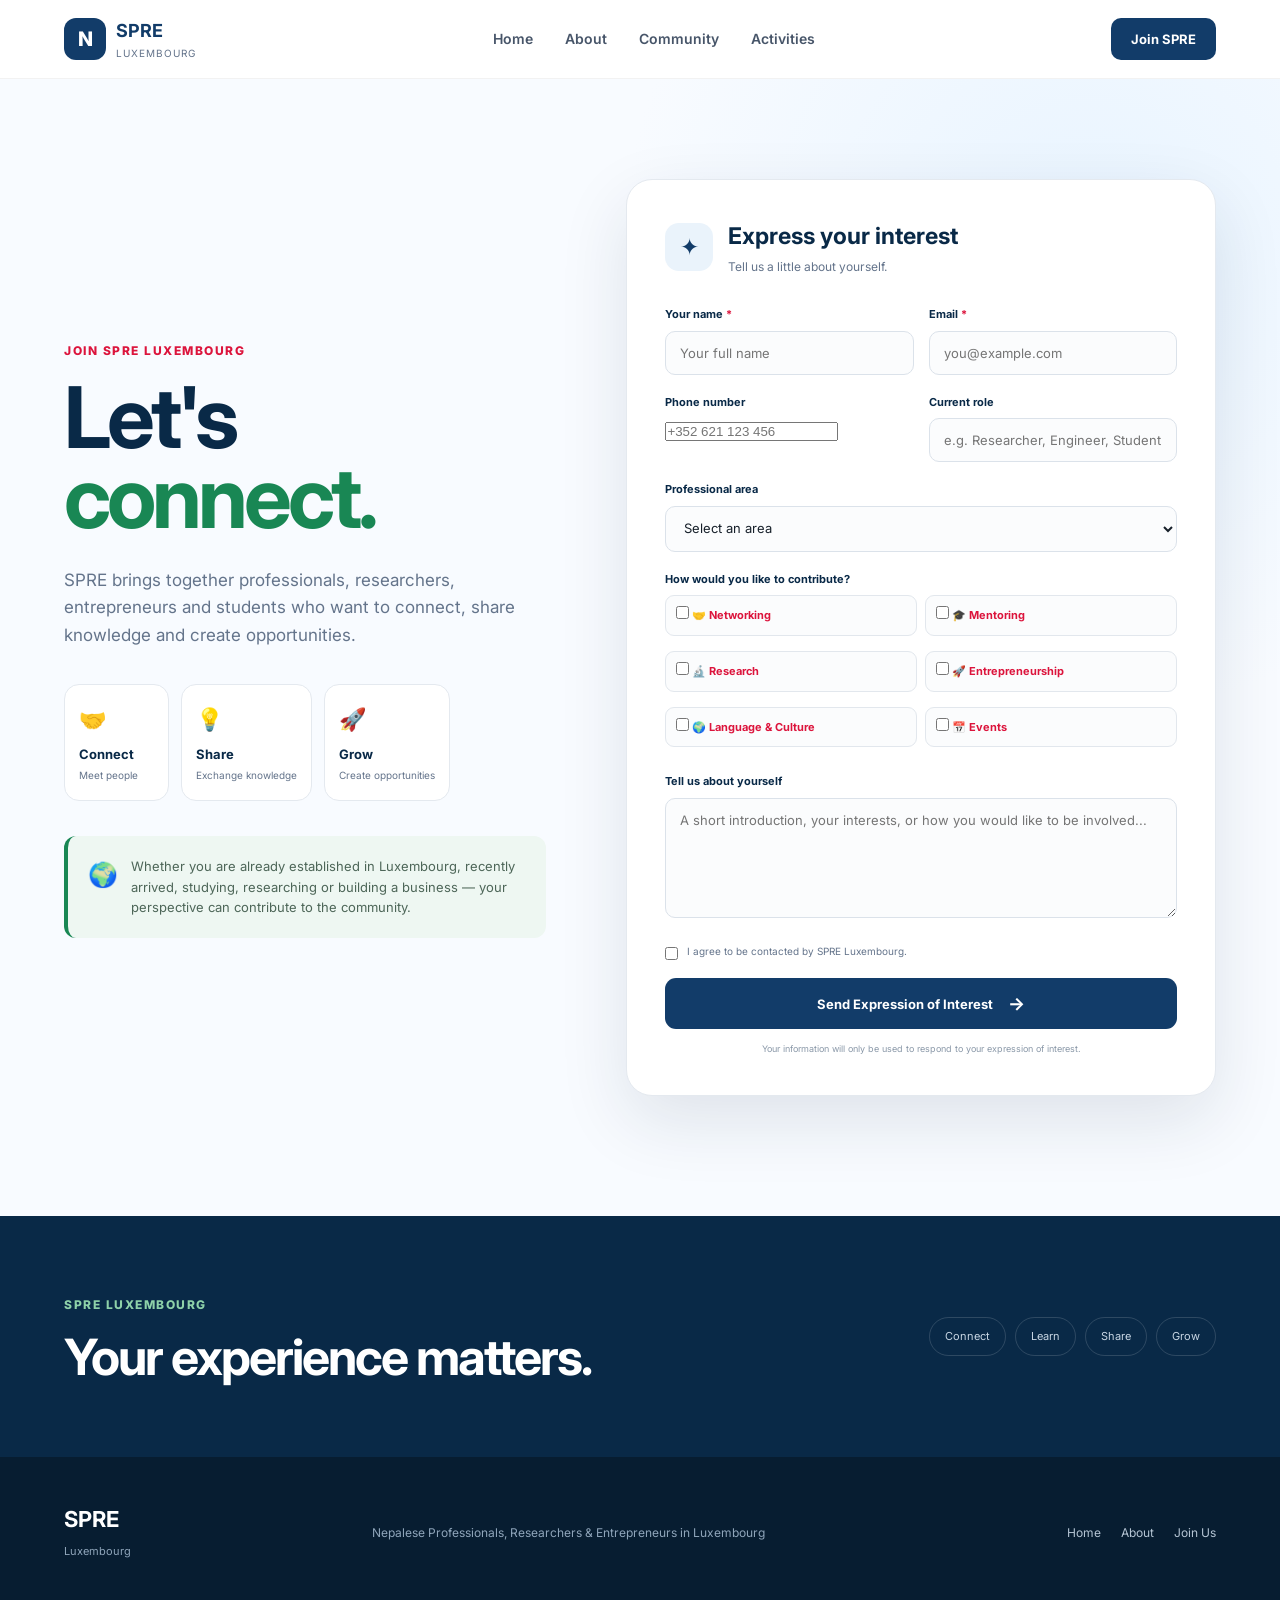
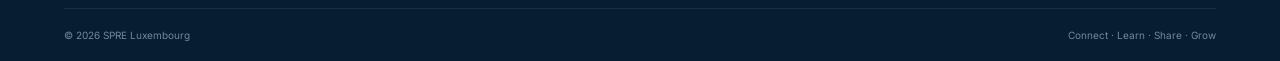
==== join.html @ 06d0b6f8 "Update join.html" ====
<!DOCTYPE html> <html lang="en"> <head> <meta charset="UTF-8"> <meta name="viewport" content="width=device-width, initial-scale=1.0"> <title>Join SPRE Luxembourg</title> <meta name="description" content="Express your interest in joining SPRE Luxembourg and connect with professionals, researchers, entrepreneurs and students." > <link rel="stylesheet" href="css/style.css"> <link rel="preconnect" href="https://fonts.googleapis.com"> <link rel="preconnect" href="https://fonts.gstatic.com" crossorigin> <link href="https://fonts.googleapis.com/css2?family=Inter:wght@400;500;600;700;800&display=swap" rel="stylesheet" > </head> <body> <!-- ===================================================== NAVIGATION ===================================================== --> <header class="navbar"> <div class="container nav-inner"> <a href="index.html" class="logo"> <span class="logo-mark">N</span> <span> <strong>SPRE</strong> <small>Luxembourg</small> </span> </a> <nav> <a href="index.html">Home</a> <a href="index.html#about">About</a> <a href="index.html#community">Community</a> <a href="index.html#activities">Activities</a> </nav> <a href="join.html" class="nav-button"> Join SPRE </a> </div> </header> <!-- ===================================================== JOIN HERO ===================================================== --> <section class="join-hero"> <div class="container join-hero-grid"> <div class="join-intro"> <span class="eyebrow"> JOIN SPRE LUXEMBOURG </span> <h1> Let's <span>connect.</span> </h1> <p> SPRE brings together professionals, researchers, entrepreneurs and students who want to connect, share knowledge and create opportunities. </p> <div class="join-values"> <div> <span>🤝</span> <strong>Connect</strong> <small>Meet people</small> </div> <div> <span>💡</span> <strong>Share</strong> <small>Exchange knowledge</small> </div> <div> <span>🚀</span> <strong>Grow</strong> <small>Create opportunities</small> </div> </div> <div class="join-note"> <span>🌍</span> <p> Whether you are already established in Luxembourg, recently arrived, studying, researching or building a business — your perspective can contribute to the community. </p> </div> </div> <!-- ===================================================== WEB3FORMS ===================================================== --> <div class="form-card"> <div class="form-header"> <span class="form-icon">✦</span> <div> <h2>Express your interest</h2> <p> Tell us a little about yourself. </p> </div> </div> <form action="https://api.web3forms.com/submit" method="POST" > <!-- Web3Forms Access Key --> <input type="hidden" name="access_key" value="7deec0be-c383-4bb3-b62f-a010f954d055" > <!-- Subject --> <input type="hidden" name="subject" value="New Expression of Interest — SPRE Luxembourg" > <!-- From name --> <input type="hidden" name="from_name" value="SPRE Luxembourg Website" > <!-- Redirect --> <input type="hidden" name="redirect" value="https://YOUR-GITHUB-USERNAME.github.io/THANK-YOU-PAGE.html" > <!-- ================================================= NAME + EMAIL ================================================== --> <div class="form-row"> <div class="form-group"> <label for="name"> Your name <span>*</span> </label> <input id="name" type="text" name="name" placeholder="Your full name" required > </div> <div class="form-group"> <label for="email"> Email <span>*</span> </label> <input id="email" type="email" name="email" placeholder="you@example.com" required > </div> </div> <!-- ================================================= PHONE + CURRENT ROLE ================================================== --> <div class="form-row"> <div class="form-group"> <label for="phone"> Phone number </label> <input id="phone" type="tel" name="phone" placeholder="+352 621 123 456" autocomplete="tel" > </div> <div class="form-group"> <label for="role"> Current role </label> <input id="role" type="text" name="role" placeholder="e.g. Researcher, Engineer, Student" > </div> </div> <!-- ================================================= PROFESSIONAL AREA ================================================== --> <div class="form-group"> <label for="sector"> Professional area </label> <select id="sector" name="professional_area" > <option value=""> Select an area </option> <option> ICT / Technology </option> <option> Research / Academia </option> <option> Business / Entrepreneurship </option> <option> Finance </option> <option> Engineering </option> <option> Sustainability </option> <option> Public Sector </option> <option> Student </option> <option> Other </option> </select> </div> <!-- ================================================= CONTRIBUTION ================================================== --> <div class="form-group"> <label> How would you like to contribute? </label> <div class="interest-options"> <label class="interest-option"> <input type="checkbox" name="interest[]" value="Networking" > <span>🤝 Networking</span> </label> <label class="interest-option"> <input type="checkbox" name="interest[]" value="Mentoring" > <span>🎓 Mentoring</span> </label> <label class="interest-option"> <input type="checkbox" name="interest[]" value="Research" > <span>🔬 Research</span> </label> <label class="interest-option"> <input type="checkbox" name="interest[]" value="Entrepreneurship" > <span>🚀 Entrepreneurship</span> </label> <label class="interest-option"> <input type="checkbox" name="interest[]" value="Language and Culture" > <span>🌍 Language &amp; Culture</span> </label> <label class="interest-option"> <input type="checkbox" name="interest[]" value="Events" > <span>📅 Events</span> </label> </div> </div> <!-- ================================================= MESSAGE ================================================== --> <div class="form-group"> <label for="message"> Tell us about yourself </label> <textarea id="message" name="message" rows="5" placeholder="A short introduction, your interests, or how you would like to be involved..." ></textarea> </div> <!-- ================================================= CONSENT ================================================== --> <div class="consent"> <label> <input type="checkbox" name="consent" value="I agree to be contacted by SPRE Luxembourg." required > <span> I agree to be contacted by SPRE Luxembourg. </span> </label> </div> <!-- ================================================= SUBMIT ================================================== --> <button type="submit" class="submit-button" > Send Expression of Interest <span>→</span> </button> <p class="form-security"> Your information will only be used to respond to your expression of interest. </p> </form> </div> </div> </section> <!-- ===================================================== SIMPLE COMMUNITY MESSAGE ===================================================== --> <section class="join-bottom"> <div class="container"> <div class="join-bottom-inner"> <div> <span class="eyebrow"> SPRE LUXEMBOURG </span> <h2> Your experience matters. </h2> </div> <div class="join-bottom-points"> <span>Connect</span> <span>Learn</span> <span>Share</span> <span>Grow</span> </div> </div> </div> </section> <!-- ===================================================== FOOTER ===================================================== --> <footer> <div class="container footer-inner"> <div class="footer-brand"> <strong>SPRE</strong> <span>Luxembourg</span> </div> <p> Nepalese Professionals, Researchers &amp; Entrepreneurs in Luxembourg </p> <div class="footer-links"> <a href="index.html"> Home </a> <a href="index.html#about"> About </a> <a href="join.html"> Join Us </a> </div> </div> <div class="container footer-bottom"> <span> © 2026 SPRE Luxembourg </span> <span> Connect · Learn · Share · Grow </span> </div> </footer> </body> </html>
---- css/style.css ----
/* ========================================================= SPRE LUXEMBOURG Visual-first community website ========================================================= */ :root { --blue: #123c69; --blue-dark: #092947; --blue-light: #eaf3fb; --red: #dc143c; --green: #198754; --text: #17202a; --muted: #64748b; --white: #ffffff; --light: #f6f8fb; --border: #e4e9ef; --radius: 22px; --shadow: 0 15px 45px rgba(15, 35, 60, 0.09); } * { margin: 0; padding: 0; box-sizing: border-box; } html { scroll-behavior: smooth; } body { font-family: "Inter", sans-serif; color: var(--text); background: var(--white); line-height: 1.6; } a { text-decoration: none; color: inherit; } .container { width: min(1160px, 90%); margin: auto; } /* ========================================================= NAVIGATION ========================================================= */ .navbar { position: sticky; top: 0; z-index: 1000; background: rgba(255,255,255,0.94); backdrop-filter: blur(15px); border-bottom: 1px solid rgba(0,0,0,0.05); } .nav-inner { height: 78px; display: flex; align-items: center; justify-content: space-between; } .logo { display: flex; align-items: center; gap: 10px; } .logo-mark { width: 42px; height: 42px; display: grid; place-items: center; border-radius: 12px; background: var(--blue); color: white; font-weight: 800; font-size: 20px; } .logo strong { display: block; color: var(--blue); font-size: 18px; } .logo small { display: block; color: var(--muted); font-size: 10px; letter-spacing: 1px; text-transform: uppercase; } nav { display: flex; gap: 32px; } nav a { color: #475569; font-size: 14px; font-weight: 600; transition: 0.2s; } nav a:hover { color: var(--blue); } .nav-button { padding: 11px 20px; background: var(--blue); color: white; border-radius: 10px; font-size: 13px; font-weight: 700; } /* ========================================================= HERO ========================================================= */ .hero { min-height: 720px; display: flex; align-items: center; background: radial-gradient(circle at 80% 30%, #eaf4ff 0, transparent 35%), linear-gradient(180deg, #ffffff, #f8fbff); } .hero-grid { display: grid; grid-template-columns: 1fr 1fr; align-items: center; gap: 60px; } .eyebrow { display: inline-block; margin-bottom: 18px; color: var(--red); font-size: 12px; font-weight: 800; letter-spacing: 1.5px; text-transform: uppercase; } .hero h1 { font-size: clamp(52px, 7vw, 86px); line-height: 0.98; letter-spacing: -4px; color: var(--blue-dark); } .hero h1 span { color: var(--blue); } .hero h1 strong { color: var(--green); } .hero-text { max-width: 540px; margin: 28px 0; color: var(--muted); font-size: 18px; } .hero-buttons { display: flex; gap: 12px; margin-bottom: 42px; } .button { display: inline-flex; align-items: center; justify-content: center; padding: 14px 24px; border-radius: 12px; font-size: 14px; font-weight: 700; transition: 0.25s; } .button-primary { background: var(--blue); color: white; } .button-primary:hover { transform: translateY(-2px); box-shadow: var(--shadow); } .button-secondary { border: 1px solid var(--border); background: white; } .hero-stats { display: flex; gap: 38px; } .hero-stats strong { display: block; color: var(--blue-dark); font-size: 15px; } .hero-stats span { color: var(--muted); font-size: 12px; } /* ========================================================= HERO VISUAL ========================================================= */ .hero-visual { position: relative; width: 500px; height: 500px; margin: auto; } .central-logo { position: absolute; left: 50%; top: 50%; transform: translate(-50%, -50%); width: 150px; height: 150px; border-radius: 50%; display: flex; flex-direction: column; align-items: center; justify-content: center; background: white; border: 8px solid var(--blue-light); box-shadow: var(--shadow); color: var(--blue); } .central-logo span { font-size: 30px; font-weight: 800; } .central-logo small { font-size: 10px; color: var(--muted); } .orbit { position: absolute; left: 50%; top: 50%; transform: translate(-50%, -50%); border: 1px dashed #b8c9da; border-radius: 50%; } .orbit-one { width: 330px; height: 330px; } .orbit-two { width: 450px; height: 450px; } .person { position: absolute; width: 68px; height: 68px; display: grid; place-items: center; background: white; border-radius: 50%; font-size: 31px; box-shadow: var(--shadow); z-index: 3; } .person-one { top: 25px; left: 210px; } .person-two { top: 215px; left: 25px; } .person-three { bottom: 25px; left: 210px; } .person-four { top: 215px; right: 25px; } .floating-card { position: absolute; display: flex; align-items: center; gap: 10px; padding: 12px 15px; background: white; border-radius: 14px; box-shadow: var(--shadow); z-index: 5; } .floating-card > span { font-size: 22px; } .floating-card strong { display: block; font-size: 12px; } .floating-card small { display: block; color: var(--muted); font-size: 10px; } .card-network { top: 95px; right: -25px; } .card-knowledge { bottom: 85px; left: -35px; } /* ========================================================= SECTIONS ========================================================= */ .section { padding: 110px 0; } .section-light { background: var(--light); } .section-heading { margin-bottom: 55px; } .section-heading.centered { text-align: center; max-width: 680px; margin-left: auto; margin-right: auto; } .section-heading h2, .about-content h2, .generations-content h2 { color: var(--blue-dark); font-size: clamp(36px, 5vw, 56px); line-height: 1.05; letter-spacing: -2px; } .section-heading h2 span, .about-content h2 span, .generations-content h2 span { color: var(--blue); } .section-heading p { margin-top: 18px; color: var(--muted); font-size: 16px; } /* ========================================================= COMMUNITY CARDS ========================================================= */ .audience-grid { display: grid; grid-template-columns: repeat(4, 1fr); gap: 18px; } .audience-card { padding: 32px; border: 1px solid var(--border); border-radius: var(--radius); background: white; transition: 0.25s; } .audience-card:hover { transform: translateY(-7px); box-shadow: var(--shadow); } .icon { width: 60px; height: 60px; display: grid; place-items: center; margin-bottom: 25px; border-radius: 17px; background: var(--blue-light); font-size: 28px; } .audience-card h3 { margin-bottom: 8px; color: var(--blue-dark); font-size: 19px; } .audience-card p { color: var(--muted); font-size: 14px; } /* ========================================================= ABOUT VISUAL ========================================================= */ .about-grid { display: grid; grid-template-columns: 1fr 1fr; gap: 100px; align-items: center; } .about-visual { position: relative; width: 440px; height: 440px; margin: auto; } .connection-node { position: absolute; display: flex; flex-direction: column; align-items: center; justify-content: center; border-radius: 50%; background: white; box-shadow: var(--shadow); z-index: 3; } .connection-node small { margin-top: 3px; color: var(--muted); font-size: 9px; } .node-main { width: 130px; height: 130px; top: 155px; left: 155px; background: var(--blue); color: white; font-weight: 800; font-size: 28px; } .node-one, .node-two, .node-three, .node-four { width: 80px; height: 80px; font-size: 23px; } .node-one { top: 15px; left: 180px; } .node-two { top: 180px; right: 5px; } .node-three { bottom: 15px; left: 180px; } .node-four { top: 180px; left: 5px; } .connection-line { position: absolute; width: 140px; height: 1px; background: #cbd8e5; left: 150px; top: 220px; transform-origin: left center; } .line-one { transform: rotate(-90deg); } .line-two { transform: rotate(0); } .line-three { transform: rotate(90deg); } .line-four { transform: rotate(180deg); } .about-content p { margin: 25px 0; color: var(--muted); font-size: 16px; } .mini-features { display: grid; gap: 14px; } .mini-features div { display: flex; align-items: center; gap: 15px; } .mini-features span { color: var(--red); font-size: 12px; font-weight: 800; } .mini-features strong { color: var(--blue-dark); } /* ========================================================= ACTIVITIES ========================================================= */ .activity-grid { display: grid; grid-template-columns: repeat(3, 1fr); gap: 18px; } .activity-card { position: relative; min-height: 250px; padding: 30px; border-radius: var(--radius); background: var(--light); border: 1px solid var(--border); transition: 0.25s; } .activity-card:hover { transform: translateY(-5px); box-shadow: var(--shadow); } .activity-large { background: var(--blue); color: white; } .activity-icon { font-size: 32px; margin-bottom: 30px; } .activity-card > span { position: absolute; top: 28px; right: 28px; font-size: 11px; opacity: 0.5; } .activity-card h3 { margin-bottom: 8px; font-size: 22px; } .activity-card p { color: var(--muted); font-size: 14px; } .activity-large p { color: #dbe9f7; } /* ========================================================= LANGUAGE ========================================================= */ .language-section { padding: 90px 0; background: var(--blue-dark); color: white; } .language-content { display: grid; grid-template-columns: 0.8fr 1.2fr; align-items: center; gap: 80px; } .language-section h2 { font-size: clamp(38px, 5vw, 58px); line-height: 1.05; letter-spacing: -2px; } .language-section h2 span { color: #8ed1a9; } .language-section p { max-width: 450px; margin-top: 20px; color: #c9d7e6; } .languages { display: flex; align-items: center; justify-content: center; gap: 15px; } .language-card { width: 145px; height: 145px; display: flex; flex-direction: column; align-items: center; justify-content: center; border-radius: 20px; background: rgba(255,255,255,0.08); border: 1px solid rgba(255,255,255,0.14); text-align: center; } .language-card strong { font-size: 20px; } .language-card span { margin-top: 6px; color: #a9bbcf; font-size: 11px; } .language-arrow { font-size: 25px; color: #8ed1a9; } /* ========================================================= FEATURE PANELS ========================================================= */ .feature-grid { display: grid; grid-template-columns: 1fr 1fr; gap: 20px; } .feature-panel { position: relative; min-height: 430px; padding: 45px; border-radius: 28px; overflow: hidden; } .research-panel { background: #eaf4ef; } .entrepreneurship-panel { background: #edf3fb; } .feature-number { position: absolute; right: 35px; top: 30px; font-size: 12px; opacity: 0.4; } .feature-icon { font-size: 42px; margin-bottom: 30px; } .feature-panel h2 { max-width: 350px; color: var(--blue-dark); font-size: 35px; line-height: 1.05; letter-spacing: -1px; } .process { display: flex; align-items: center; gap: 10px; margin: 40px 0 25px; } .process span { padding: 9px 13px; background: white; border-radius: 9px; font-size: 11px; font-weight: 700; } .process b { color: var(--green); } .feature-panel p { max-width: 400px; color: var(--muted); font-size: 14px; } /* ========================================================= GENERATIONS ========================================================= */ .generations-grid { display: grid; grid-template-columns: 1fr 1fr; gap: 80px; align-items: center; } .generations-content p { max-width: 520px; margin: 25px 0; color: var(--muted); } .generation-flow { display: flex; align-items: center; gap: 20px; } .generation-flow > div { padding: 16px; background: white; border-radius: 14px; box-shadow: 0 8px 25px rgba(0,0,0,0.06); } .generation-flow strong { display: block; color: var(--blue-dark); font-size: 13px; } .generation-flow small { display: block; color: var(--muted); font-size: 10px; } .generation-flow > span { color: var(--red); font-size: 25px; } .generation-visual { position: relative; width: 400px; height: 350px; margin: auto; } .generation-circle { position: absolute; display: grid; place-items: center; border-radius: 50%; background: white; box-shadow: var(--shadow); } .circle-large { width: 130px; height: 130px; top: 20px; left: 60px; font-size: 45px; } .circle-medium { width: 110px; height: 110px; right: 40px; top: 100px; font-size: 38px; } .circle-small { width: 90px; height: 90px; bottom: 25px; left: 130px; font-size: 32px; } .generation-center { position: absolute; left: 50%; top: 50%; transform: translate(-50%, -50%); width: 65px; height: 65px; display: grid; place-items: center; background: var(--blue); border-radius: 50%; font-size: 27px; } /* ========================================================= CONTRIBUTE ========================================================= */ .contribute-grid { display: grid; grid-template-columns: repeat(6, 1fr); gap: 14px; } .contribute-grid > div { padding: 25px 15px; text-align: center; border: 1px solid var(--border); border-radius: 17px; } .contribute-grid span { display: block; margin-bottom: 12px; font-size: 28px; } .contribute-grid h3 { color: var(--blue-dark); font-size: 14px; } .contribute-grid p { margin-top: 5px; color: var(--muted); font-size: 11px; } /* ========================================================= CTA ========================================================= */ .cta-section { padding: 120px 0; background: radial-gradient(circle at 50% 20%, rgba(255,255,255,0.12), transparent 30%), var(--blue); } .cta-content { text-align: center; color: white; } .cta-symbol { width: 65px; height: 65px; display: grid; place-items: center; margin: 0 auto 25px; border-radius: 18px; background: rgba(255,255,255,0.12); font-size: 28px; font-weight: 800; } .cta-content .eyebrow { color: #8ed1a9; } .cta-content h2 { max-width: 700px; margin: auto; font-size: clamp(42px, 6vw, 68px); line-height: 1; letter-spacing: -3px; } .cta-content h2 span { color: #8ed1a9; } .cta-content p { margin: 25px 0; color: #c7d8e8; } .button-white { background: white; color: var(--blue); margin-top: 5px; } /* ========================================================= FOOTER ========================================================= */ footer { background: #071d31; color: white; } .footer-inner { display: grid; grid-template-columns: 1fr 2fr 1fr; align-items: center; gap: 40px; padding: 45px 0; } .footer-brand strong { display: block; color: white; font-size: 22px; } .footer-brand span { color: #8fa5ba; font-size: 11px; } .footer-inner p { color: #8fa5ba; font-size: 12px; } .footer-links { display: flex; justify-content: flex-end; gap: 20px; } .footer-links a { color: #b5c5d4; font-size: 12px; } .footer-bottom { display: flex; justify-content: space-between; padding: 18px 0; border-top: 1px solid rgba(255,255,255,0.08); color: #71889e; font-size: 10px; } /* ========================================================= RESPONSIVE ========================================================= */ @media (max-width: 950px) { nav { display: none; } .hero-grid, .about-grid, .language-content, .generations-grid { grid-template-columns: 1fr; } .hero { padding: 80px 0; } .hero-content { text-align: center; } .hero-text { margin-left: auto; margin-right: auto; } .hero-buttons, .hero-stats { justify-content: center; } .hero-visual { transform: scale(0.85); } .audience-grid { grid-template-columns: repeat(2, 1fr); } .activity-grid { grid-template-columns: repeat(2, 1fr); } .contribute-grid { grid-template-columns: repeat(3, 1fr); } .feature-grid { grid-template-columns: 1fr; } .language-content { text-align: center; } .language-section p { margin-left: auto; margin-right: auto; } .footer-inner { grid-template-columns: 1fr; text-align: center; } .footer-links { justify-content: center; } } @media (max-width: 600px) { .nav-button { display: none; } .hero h1 { font-size: 54px; letter-spacing: -3px; } .hero-visual { width: 350px; height: 350px; transform: scale(0.78); transform-origin: top center; margin-bottom: -70px; } .audience-grid, .activity-grid, .contribute-grid { grid-template-columns: 1fr; } .section { padding: 75px 0; } .about-visual { transform: scale(0.78); transform-origin: center; margin-bottom: -70px; } .languages { flex-direction: column; } .language-arrow { transform: rotate(90deg); } .generation-visual { width: 330px; transform: scale(0.85); transform-origin: center; } .generation-flow { flex-direction: column; align-items: stretch; } .generation-flow > span { text-align: center; transform: rotate(90deg); } .footer-bottom { flex-direction: column; gap: 8px; text-align: center; } }
/* ========================================================= JOIN SPRE PAGE ========================================================= */ .join-hero { padding: 100px 0 120px; background: radial-gradient( circle at 85% 15%, #e8f4ff 0, transparent 32% ), #f8fbff; } .join-hero-grid { display: grid; grid-template-columns: 0.9fr 1.1fr; gap: 80px; align-items: center; } .join-intro h1 { color: var(--blue-dark); font-size: clamp(55px, 7vw, 85px); line-height: 0.95; letter-spacing: -4px; } .join-intro h1 span { color: var(--green); } .join-intro > p { max-width: 520px; margin: 28px 0; color: var(--muted); font-size: 17px; } .join-values { display: flex; gap: 12px; margin: 35px 0; } .join-values > div { min-width: 105px; padding: 17px 14px; background: white; border: 1px solid var(--border); border-radius: 15px; } .join-values span { display: block; margin-bottom: 7px; font-size: 22px; } .join-values strong { display: block; color: var(--blue-dark); font-size: 13px; } .join-values small { display: block; margin-top: 2px; color: var(--muted); font-size: 10px; } .join-note { display: flex; gap: 13px; max-width: 520px; padding: 20px; background: #eef7f2; border-left: 4px solid var(--green); border-radius: 12px; } .join-note > span { font-size: 24px; } .join-note p { color: #4d6658; font-size: 13px; line-height: 1.6; } /* ========================================================= FORM CARD ========================================================= */ .form-card { padding: 38px; background: white; border: 1px solid var(--border); border-radius: 26px; box-shadow: 0 25px 70px rgba(15, 35, 60, 0.11); } .form-header { display: flex; align-items: center; gap: 15px; margin-bottom: 30px; } .form-icon { width: 48px; height: 48px; display: grid; place-items: center; border-radius: 14px; background: var(--blue-light); color: var(--blue); font-size: 23px; } .form-header h2 { color: var(--blue-dark); font-size: 23px; } .form-header p { margin-top: 2px; color: var(--muted); font-size: 12px; } .form-row { display: grid; grid-template-columns: 1fr 1fr; gap: 15px; } .form-group { margin-bottom: 19px; } .form-group label { display: block; margin-bottom: 7px; color: var(--blue-dark); font-size: 11px; font-weight: 700; } .form-group label span { color: var(--red); } .form-group input[type="text"], .form-group input[type="email"], .form-group select, .form-group textarea { width: 100%; padding: 13px 14px; border: 1px solid #dbe2ea; border-radius: 10px; background: #fbfcfd; color: var(--text); font-family: inherit; font-size: 13px; outline: none; transition: 0.2s; } .form-group textarea { resize: vertical; min-height: 120px; } .form-group input:focus, .form-group select:focus, .form-group textarea:focus { border-color: var(--blue); background: white; box-shadow: 0 0 0 3px rgba(18,60,105,0.07); } .interest-options { display: grid; grid-template-columns: 1fr 1fr; gap: 8px; } .interest-option { cursor: pointer; display: flex; align-items: center; gap: 8px; padding: 10px; border: 1px solid #e2e7ed; border-radius: 9px; background: #fbfcfd; transition: 0.2s; } .interest-option:hover { border-color: #b9c8d7; background: #f5f9fc; } .interest-option input { accent-color: var(--blue); } .interest-option span { color: #425466; font-size: 11px; } .consent { margin: 5px 0 18px; } .consent label { display: flex; align-items: flex-start; gap: 9px; cursor: pointer; } .consent input { margin-top: 3px; accent-color: var(--blue); } .consent span { color: var(--muted); font-size: 10px; line-height: 1.5; } .submit-button { width: 100%; display: flex; align-items: center; justify-content: center; gap: 15px; padding: 15px; border: none; border-radius: 11px; background: var(--blue); color: white; font-family: inherit; font-size: 13px; font-weight: 700; cursor: pointer; transition: 0.25s; } .submit-button span { font-size: 18px; } .submit-button:hover { background: var(--blue-dark); transform: translateY(-2px); box-shadow: 0 12px 30px rgba(18,60,105,0.18); } .form-security { margin-top: 13px; text-align: center; color: #8a98a8; font-size: 9px; } /* ========================================================= JOIN BOTTOM ========================================================= */ .join-bottom { padding: 75px 0; background: var(--blue-dark); color: white; } .join-bottom-inner { display: flex; align-items: center; justify-content: space-between; gap: 40px; } .join-bottom h2 { font-size: clamp(34px, 4vw, 50px); line-height: 1; letter-spacing: -2px; } .join-bottom .eyebrow { color: #8ed1a9; } .join-bottom-points { display: flex; gap: 9px; flex-wrap: wrap; justify-content: flex-end; } .join-bottom-points span { padding: 10px 15px; border: 1px solid rgba(255,255,255,0.15); border-radius: 30px; color: #c8d6e4; font-size: 11px; } /* ========================================================= JOIN PAGE RESPONSIVE ========================================================= */ @media (max-width: 950px) { .join-hero-grid { grid-template-columns: 1fr; gap: 55px; } .join-intro { text-align: center; } .join-intro > p, .join-note { margin-left: auto; margin-right: auto; } .join-values { justify-content: center; } .join-note { text-align: left; } .join-bottom-inner { flex-direction: column; text-align: center; } .join-bottom-points { justify-content: center; } } @media (max-width: 600px) { .join-hero { padding: 70px 0; } .join-intro h1 { font-size: 55px; } .join-values { display: grid; grid-template-columns: repeat(3, 1fr); gap: 7px; } .join-values > div { min-width: 0; padding: 13px 7px; } .join-values small { font-size: 9px; } .form-card { padding: 24px 18px; } .form-row { grid-template-columns: 1fr; } .interest-options { grid-template-columns: 1fr; } }
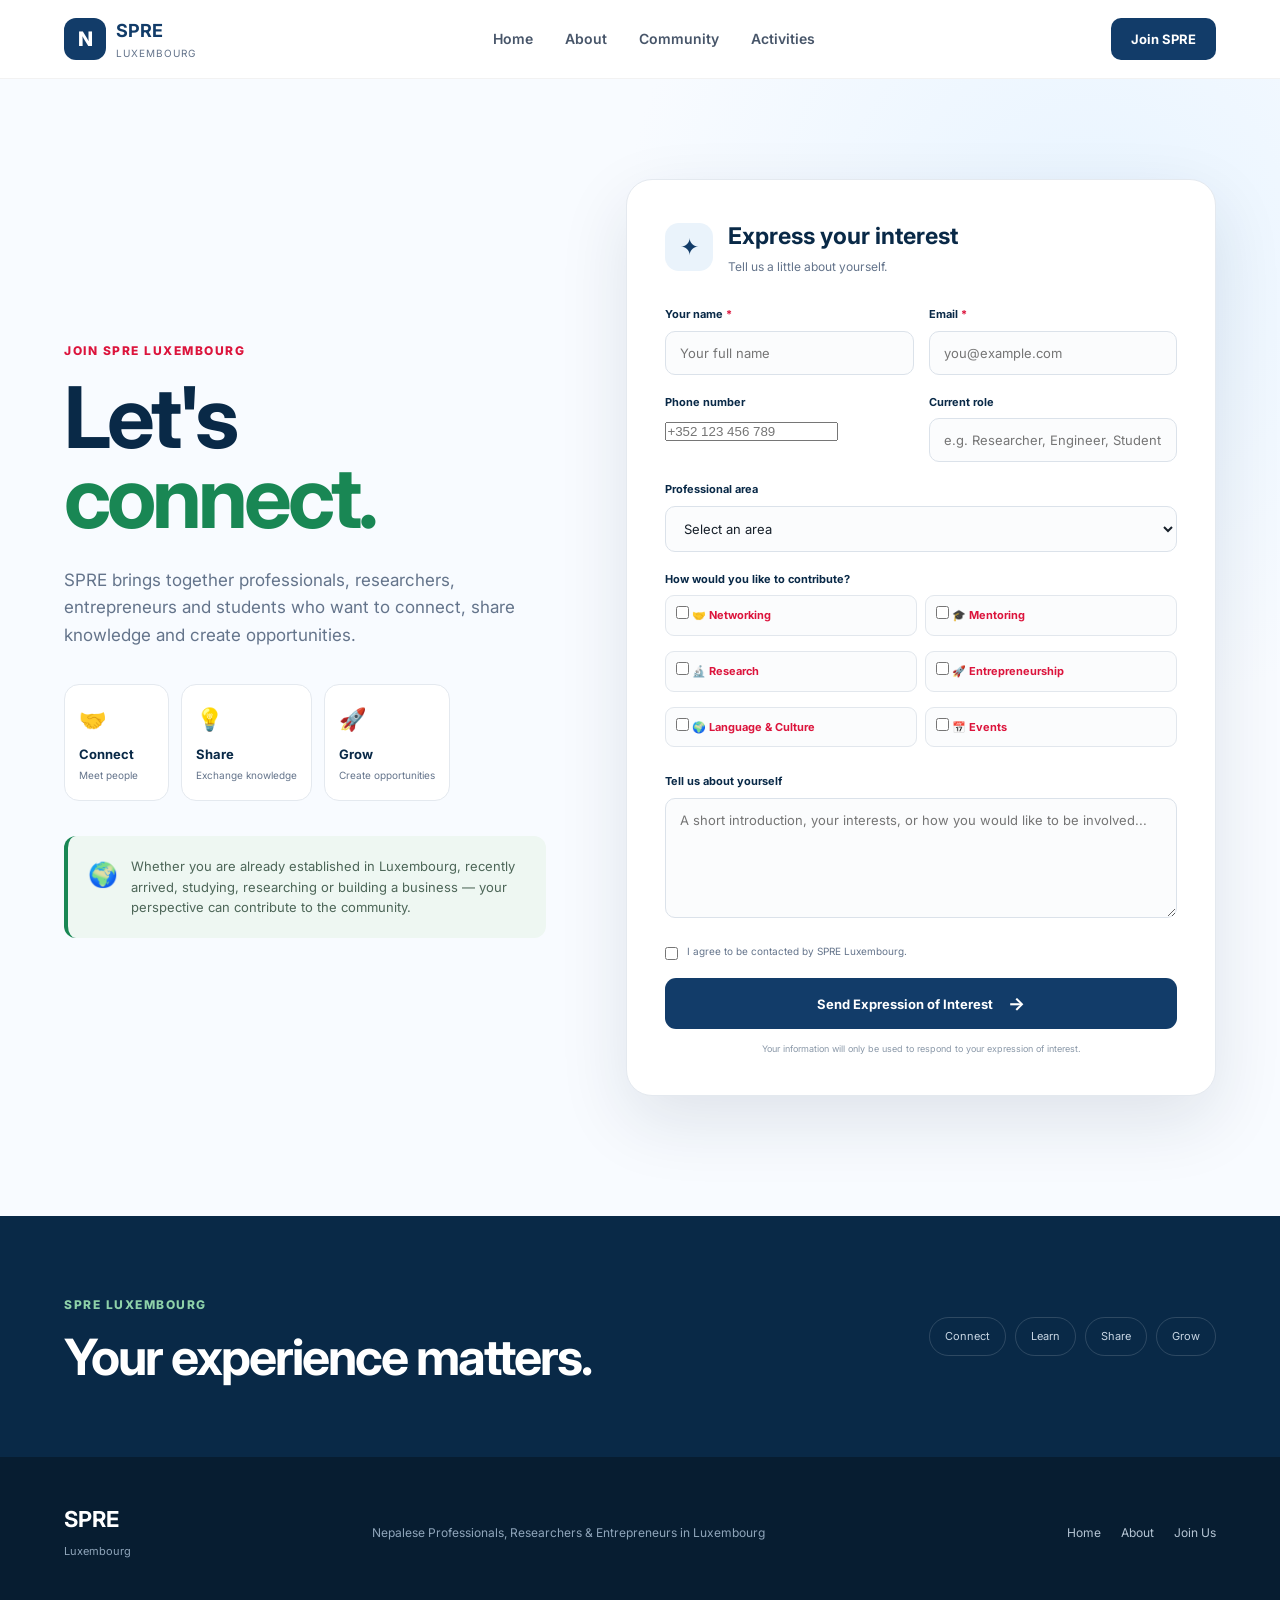
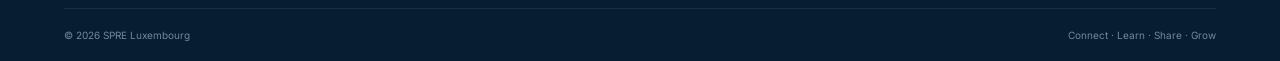
==== commit fbd4b181: "Fix HTML formatting and structure in join.html" ====
--- a/join.html
+++ b/join.html
@@ -1 +1 @@
-<!DOCTYPE html> <html lang="en"> <head> <meta charset="UTF-8"> <meta name="viewport" content="width=device-width, initial-scale=1.0"> <title>Join SPRE Luxembourg</title> <meta name="description" content="Express your interest in joining SPRE Luxembourg and connect with professionals, researchers, entrepreneurs and students." > <link rel="stylesheet" href="css/style.css"> <link rel="preconnect" href="https://fonts.googleapis.com"> <link rel="preconnect" href="https://fonts.gstatic.com" crossorigin> <link href="https://fonts.googleapis.com/css2?family=Inter:wght@400;500;600;700;800&display=swap" rel="stylesheet" > </head> <body> <!-- ===================================================== NAVIGATION ===================================================== --> <header class="navbar"> <div class="container nav-inner"> <a href="index.html" class="logo"> <span class="logo-mark">N</span> <span> <strong>SPRE</strong> <small>Luxembourg</small> </span> </a> <nav> <a href="index.html">Home</a> <a href="index.html#about">About</a> <a href="index.html#community">Community</a> <a href="index.html#activities">Activities</a> </nav> <a href="join.html" class="nav-button"> Join SPRE </a> </div> </header> <!-- ===================================================== JOIN HERO ===================================================== --> <section class="join-hero"> <div class="container join-hero-grid"> <div class="join-intro"> <span class="eyebrow"> JOIN SPRE LUXEMBOURG </span> <h1> Let's <span>connect.</span> </h1> <p> SPRE brings together professionals, researchers, entrepreneurs and students who want to connect, share knowledge and create opportunities. </p> <div class="join-values"> <div> <span>🤝</span> <strong>Connect</strong> <small>Meet people</small> </div> <div> <span>💡</span> <strong>Share</strong> <small>Exchange knowledge</small> </div> <div> <span>🚀</span> <strong>Grow</strong> <small>Create opportunities</small> </div> </div> <div class="join-note"> <span>🌍</span> <p> Whether you are already established in Luxembourg, recently arrived, studying, researching or building a business — your perspective can contribute to the community. </p> </div> </div> <!-- ===================================================== WEB3FORMS ===================================================== --> <div class="form-card"> <div class="form-header"> <span class="form-icon">✦</span> <div> <h2>Express your interest</h2> <p> Tell us a little about yourself. </p> </div> </div> <form action="https://api.web3forms.com/submit" method="POST" > <!-- Web3Forms Access Key --> <input type="hidden" name="access_key" value="7deec0be-c383-4bb3-b62f-a010f954d055" > <!-- Subject --> <input type="hidden" name="subject" value="New Expression of Interest — SPRE Luxembourg" > <!-- From name --> <input type="hidden" name="from_name" value="SPRE Luxembourg Website" > <!-- Redirect --> <input type="hidden" name="redirect" value="https://YOUR-GITHUB-USERNAME.github.io/THANK-YOU-PAGE.html" > <!-- ================================================= NAME + EMAIL ================================================== --> <div class="form-row"> <div class="form-group"> <label for="name"> Your name <span>*</span> </label> <input id="name" type="text" name="name" placeholder="Your full name" required > </div> <div class="form-group"> <label for="email"> Email <span>*</span> </label> <input id="email" type="email" name="email" placeholder="you@example.com" required > </div> </div> <!-- ================================================= PHONE + CURRENT ROLE ================================================== --> <div class="form-row"> <div class="form-group"> <label for="phone"> Phone number </label> <input id="phone" type="tel" name="phone" placeholder="+352 621 123 456" autocomplete="tel" > </div> <div class="form-group"> <label for="role"> Current role </label> <input id="role" type="text" name="role" placeholder="e.g. Researcher, Engineer, Student" > </div> </div> <!-- ================================================= PROFESSIONAL AREA ================================================== --> <div class="form-group"> <label for="sector"> Professional area </label> <select id="sector" name="professional_area" > <option value=""> Select an area </option> <option> ICT / Technology </option> <option> Research / Academia </option> <option> Business / Entrepreneurship </option> <option> Finance </option> <option> Engineering </option> <option> Sustainability </option> <option> Public Sector </option> <option> Student </option> <option> Other </option> </select> </div> <!-- ================================================= CONTRIBUTION ================================================== --> <div class="form-group"> <label> How would you like to contribute? </label> <div class="interest-options"> <label class="interest-option"> <input type="checkbox" name="interest[]" value="Networking" > <span>🤝 Networking</span> </label> <label class="interest-option"> <input type="checkbox" name="interest[]" value="Mentoring" > <span>🎓 Mentoring</span> </label> <label class="interest-option"> <input type="checkbox" name="interest[]" value="Research" > <span>🔬 Research</span> </label> <label class="interest-option"> <input type="checkbox" name="interest[]" value="Entrepreneurship" > <span>🚀 Entrepreneurship</span> </label> <label class="interest-option"> <input type="checkbox" name="interest[]" value="Language and Culture" > <span>🌍 Language &amp; Culture</span> </label> <label class="interest-option"> <input type="checkbox" name="interest[]" value="Events" > <span>📅 Events</span> </label> </div> </div> <!-- ================================================= MESSAGE ================================================== --> <div class="form-group"> <label for="message"> Tell us about yourself </label> <textarea id="message" name="message" rows="5" placeholder="A short introduction, your interests, or how you would like to be involved..." ></textarea> </div> <!-- ================================================= CONSENT ================================================== --> <div class="consent"> <label> <input type="checkbox" name="consent" value="I agree to be contacted by SPRE Luxembourg." required > <span> I agree to be contacted by SPRE Luxembourg. </span> </label> </div> <!-- ================================================= SUBMIT ================================================== --> <button type="submit" class="submit-button" > Send Expression of Interest <span>→</span> </button> <p class="form-security"> Your information will only be used to respond to your expression of interest. </p> </form> </div> </div> </section> <!-- ===================================================== SIMPLE COMMUNITY MESSAGE ===================================================== --> <section class="join-bottom"> <div class="container"> <div class="join-bottom-inner"> <div> <span class="eyebrow"> SPRE LUXEMBOURG </span> <h2> Your experience matters. </h2> </div> <div class="join-bottom-points"> <span>Connect</span> <span>Learn</span> <span>Share</span> <span>Grow</span> </div> </div> </div> </section> <!-- ===================================================== FOOTER ===================================================== --> <footer> <div class="container footer-inner"> <div class="footer-brand"> <strong>SPRE</strong> <span>Luxembourg</span> </div> <p> Nepalese Professionals, Researchers &amp; Entrepreneurs in Luxembourg </p> <div class="footer-links"> <a href="index.html"> Home </a> <a href="index.html#about"> About </a> <a href="join.html"> Join Us </a> </div> </div> <div class="container footer-bottom"> <span> © 2026 SPRE Luxembourg </span> <span> Connect · Learn · Share · Grow </span> </div> </footer> </body> </html>
+<!DOCTYPE html> <html lang="en"> <head> <meta charset="UTF-8"> <meta name="viewport" content="width=device-width, initial-scale=1.0"> <title>Join SPRE Luxembourg</title> <meta name="description" content="Express your interest in joining SPRE Luxembourg and connect with professionals, researchers, entrepreneurs and students." > <link rel="stylesheet" href="css/style.css"> <link rel="preconnect" href="https://fonts.googleapis.com"> <link rel="preconnect" href="https://fonts.gstatic.com" crossorigin> <link href="https://fonts.googleapis.com/css2?family=Inter:wght@400;500;600;700;800&display=swap" rel="stylesheet" > </head> <body> <!-- ===================================================== NAVIGATION ===================================================== --> <header class="navbar"> <div class="container nav-inner"> <a href="index.html" class="logo"> <span class="logo-mark">N</span> <span> <strong>SPRE</strong> <small>Luxembourg</small> </span> </a> <nav> <a href="index.html">Home</a> <a href="index.html#about">About</a> <a href="index.html#community">Community</a> <a href="index.html#activities">Activities</a> </nav> <a href="join.html" class="nav-button"> Join SPRE </a> </div> </header> <!-- ===================================================== JOIN HERO ===================================================== --> <section class="join-hero"> <div class="container join-hero-grid"> <div class="join-intro"> <span class="eyebrow"> JOIN SPRE LUXEMBOURG </span> <h1> Let's <span>connect.</span> </h1> <p> SPRE brings together professionals, researchers, entrepreneurs and students who want to connect, share knowledge and create opportunities. </p> <div class="join-values"> <div> <span>🤝</span> <strong>Connect</strong> <small>Meet people</small> </div> <div> <span>💡</span> <strong>Share</strong> <small>Exchange knowledge</small> </div> <div> <span>🚀</span> <strong>Grow</strong> <small>Create opportunities</small> </div> </div> <div class="join-note"> <span>🌍</span> <p> Whether you are already established in Luxembourg, recently arrived, studying, researching or building a business — your perspective can contribute to the community. </p> </div> </div> <!-- ===================================================== WEB3FORMS ===================================================== --> <div class="form-card"> <div class="form-header"> <span class="form-icon">✦</span> <div> <h2>Express your interest</h2> <p> Tell us a little about yourself. </p> </div> </div> <form action="https://api.web3forms.com/submit" method="POST" > <!-- Web3Forms Access Key --> <input type="hidden" name="access_key" value="7deec0be-c383-4bb3-b62f-a010f954d055" > <!-- Subject --> <input type="hidden" name="subject" value="New Expression of Interest — SPRE Luxembourg" > <!-- From name --> <input type="hidden" name="from_name" value="SPRE Luxembourg Website" > <!-- Redirect --> <input type="hidden" name="redirect" value="https://YOUR-GITHUB-USERNAME.github.io/THANK-YOU-PAGE.html" > <!-- ================================================= NAME + EMAIL ================================================== --> <div class="form-row"> <div class="form-group"> <label for="name"> Your name <span>*</span> </label> <input id="name" type="text" name="name" placeholder="Your full name" required > </div> <div class="form-group"> <label for="email"> Email <span>*</span> </label> <input id="email" type="email" name="email" placeholder="you@example.com" required > </div> </div> <!-- ================================================= PHONE + CURRENT ROLE ================================================== --> <div class="form-row"> <div class="form-group"> <label for="phone"> Phone number </label> <input id="phone" type="tel" name="phone" placeholder="+352 123 456 789" autocomplete="tel" > </div> <div class="form-group"> <label for="role"> Current role </label> <input id="role" type="text" name="role" placeholder="e.g. Researcher, Engineer, Student" > </div> </div> <!-- ================================================= PROFESSIONAL AREA ================================================== --> <div class="form-group"> <label for="sector"> Professional area </label> <select id="sector" name="professional_area" > <option value=""> Select an area </option> <option> ICT / Technology </option> <option> Research / Academia </option> <option> Business / Entrepreneurship </option> <option> Finance </option> <option> Engineering </option> <option> Sustainability </option> <option> Public Sector </option> <option> Student </option> <option> Other </option> </select> </div> <!-- ================================================= CONTRIBUTION ================================================== --> <div class="form-group"> <label> How would you like to contribute? </label> <div class="interest-options"> <label class="interest-option"> <input type="checkbox" name="interest[]" value="Networking" > <span>🤝 Networking</span> </label> <label class="interest-option"> <input type="checkbox" name="interest[]" value="Mentoring" > <span>🎓 Mentoring</span> </label> <label class="interest-option"> <input type="checkbox" name="interest[]" value="Research" > <span>🔬 Research</span> </label> <label class="interest-option"> <input type="checkbox" name="interest[]" value="Entrepreneurship" > <span>🚀 Entrepreneurship</span> </label> <label class="interest-option"> <input type="checkbox" name="interest[]" value="Language and Culture" > <span>🌍 Language &amp; Culture</span> </label> <label class="interest-option"> <input type="checkbox" name="interest[]" value="Events" > <span>📅 Events</span> </label> </div> </div> <!-- ================================================= MESSAGE ================================================== --> <div class="form-group"> <label for="message"> Tell us about yourself </label> <textarea id="message" name="message" rows="5" placeholder="A short introduction, your interests, or how you would like to be involved..." ></textarea> </div> <!-- ================================================= CONSENT ================================================== --> <div class="consent"> <label> <input type="checkbox" name="consent" value="I agree to be contacted by SPRE Luxembourg." required > <span> I agree to be contacted by SPRE Luxembourg. </span> </label> </div> <!-- ================================================= SUBMIT ================================================== --> <button type="submit" class="submit-button" > Send Expression of Interest <span>→</span> </button> <p class="form-security"> Your information will only be used to respond to your expression of interest. </p> </form> </div> </div> </section> <!-- ===================================================== SIMPLE COMMUNITY MESSAGE ===================================================== --> <section class="join-bottom"> <div class="container"> <div class="join-bottom-inner"> <div> <span class="eyebrow"> SPRE LUXEMBOURG </span> <h2> Your experience matters. </h2> </div> <div class="join-bottom-points"> <span>Connect</span> <span>Learn</span> <span>Share</span> <span>Grow</span> </div> </div> </div> </section> <!-- ===================================================== FOOTER ===================================================== --> <footer> <div class="container footer-inner"> <div class="footer-brand"> <strong>SPRE</strong> <span>Luxembourg</span> </div> <p> Nepalese Professionals, Researchers &amp; Entrepreneurs in Luxembourg </p> <div class="footer-links"> <a href="index.html"> Home </a> <a href="index.html#about"> About </a> <a href="join.html"> Join Us </a> </div> </div> <div class="container footer-bottom"> <span> © 2026 SPRE Luxembourg </span> <span> Connect · Learn · Share · Grow </span> </div> </footer> </body> </html>
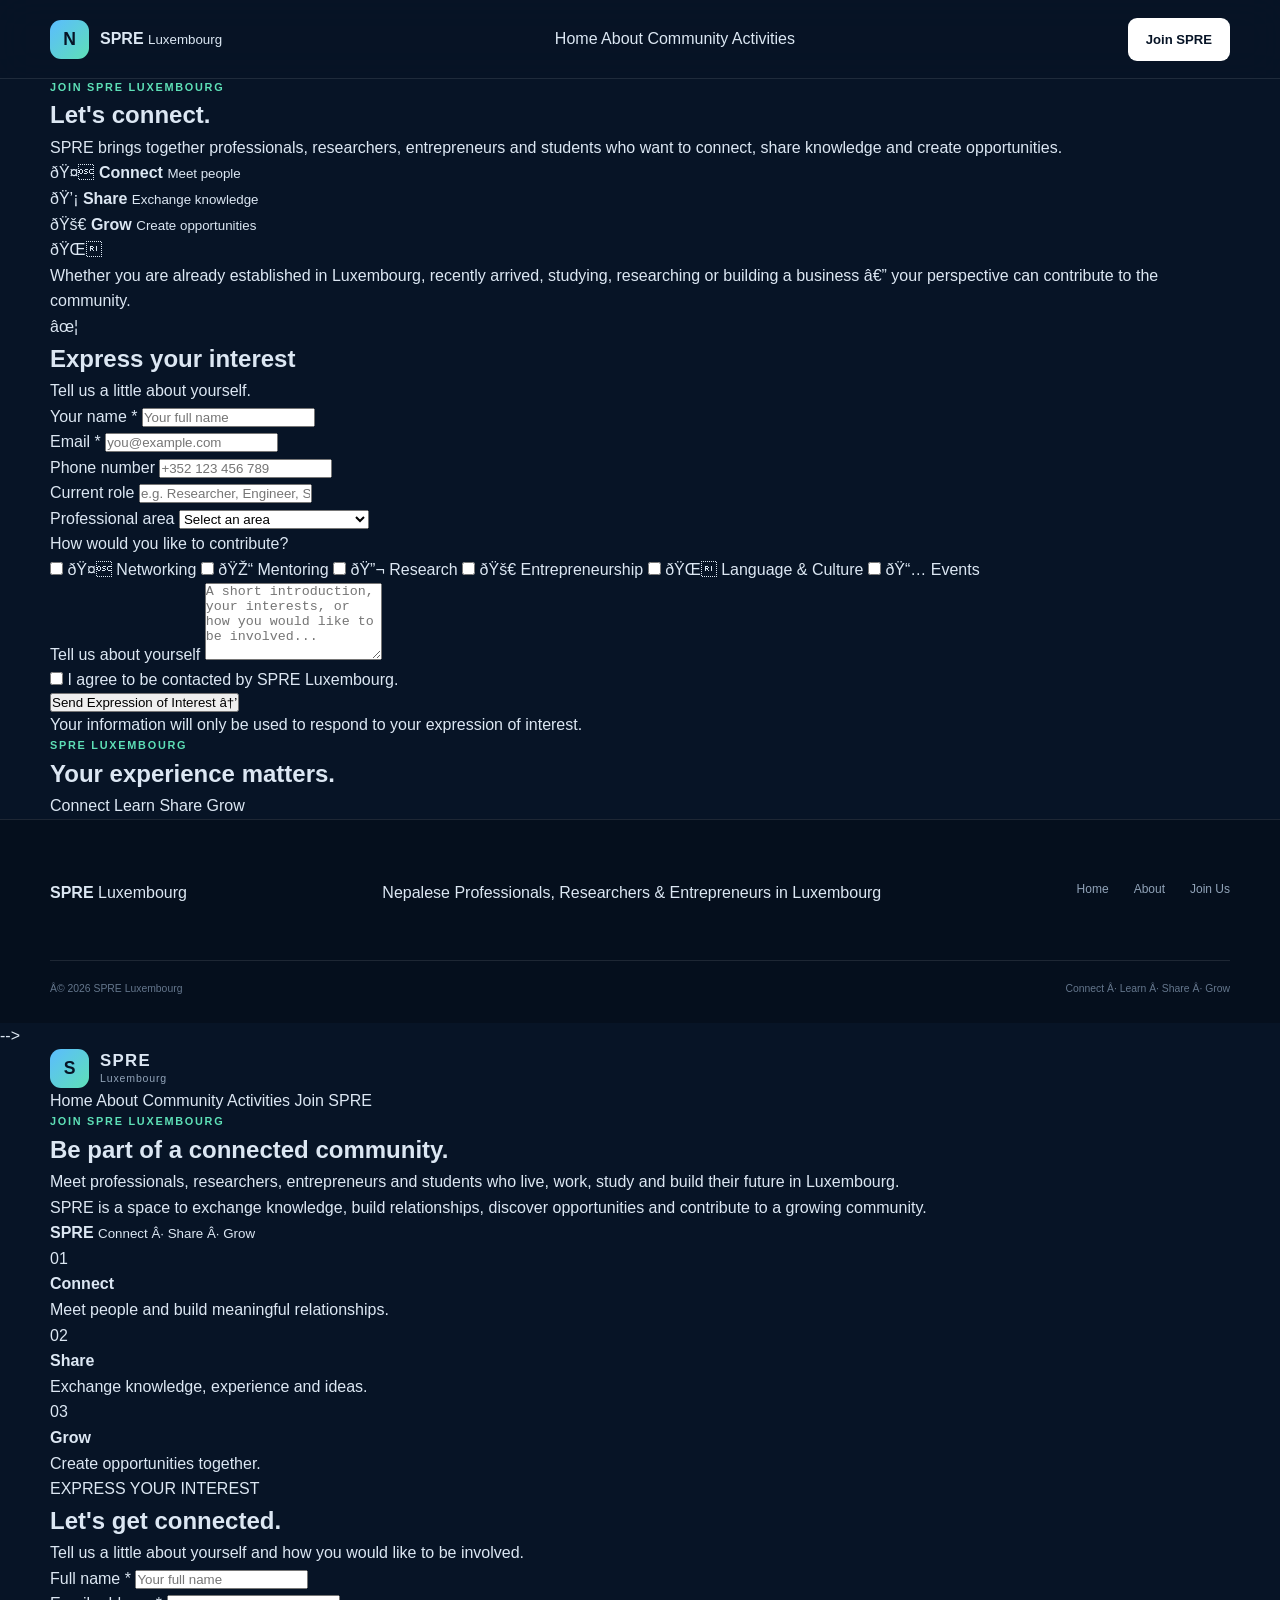
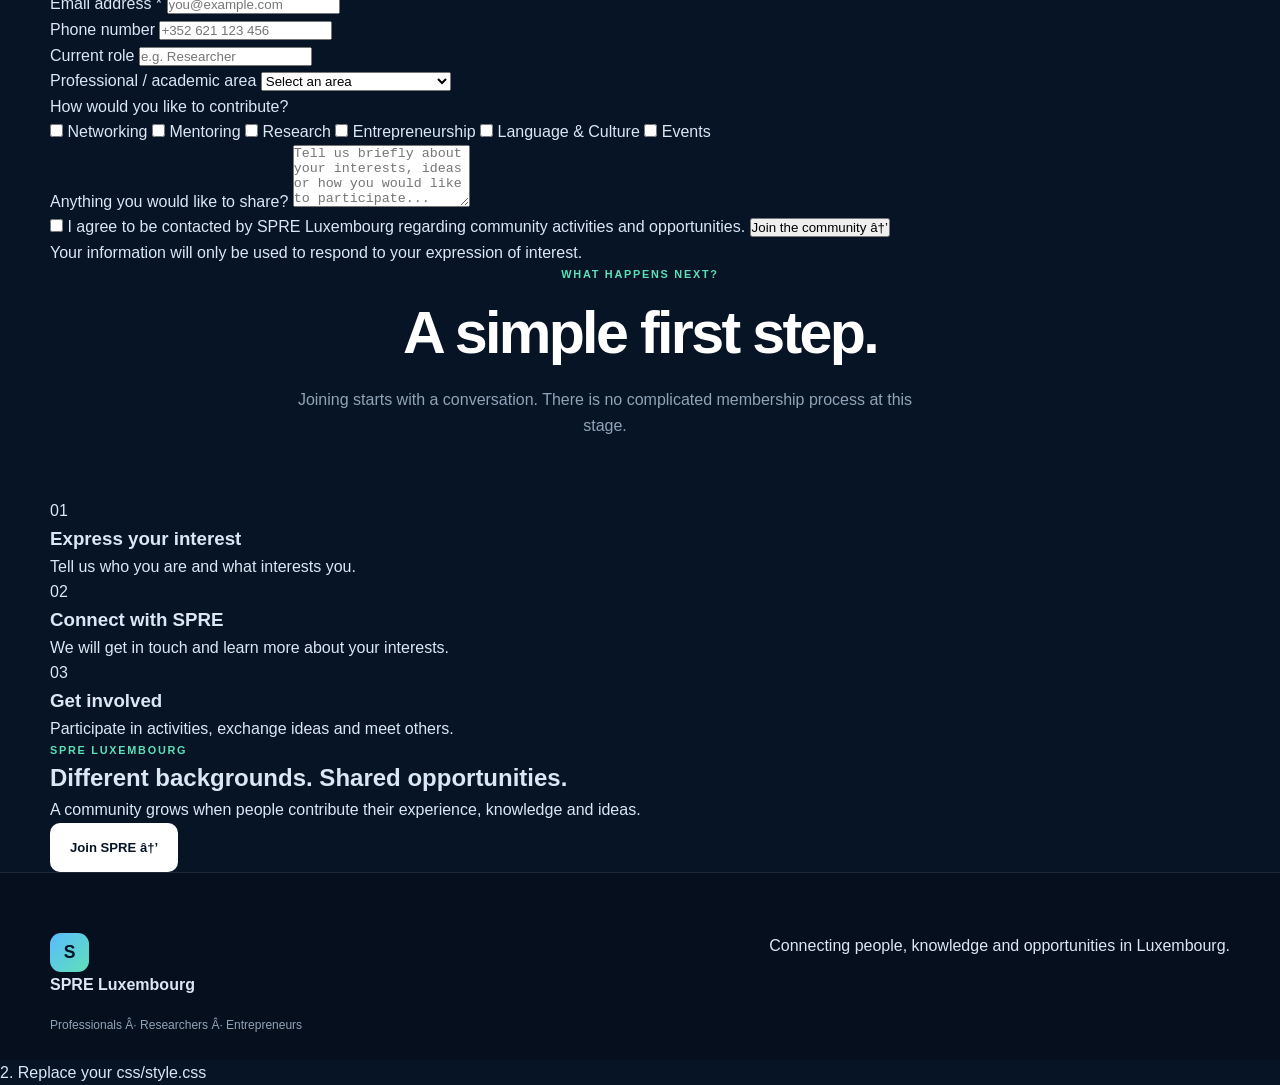
==== commit 68ba2836: "Update join.html" ====
--- a/join.html
+++ b/join.html
@@ -1 +1,594 @@
+<!--
 <!DOCTYPE html> <html lang="en"> <head> <meta charset="UTF-8"> <meta name="viewport" content="width=device-width, initial-scale=1.0"> <title>Join SPRE Luxembourg</title> <meta name="description" content="Express your interest in joining SPRE Luxembourg and connect with professionals, researchers, entrepreneurs and students." > <link rel="stylesheet" href="css/style.css"> <link rel="preconnect" href="https://fonts.googleapis.com"> <link rel="preconnect" href="https://fonts.gstatic.com" crossorigin> <link href="https://fonts.googleapis.com/css2?family=Inter:wght@400;500;600;700;800&display=swap" rel="stylesheet" > </head> <body> <!-- ===================================================== NAVIGATION ===================================================== --> <header class="navbar"> <div class="container nav-inner"> <a href="index.html" class="logo"> <span class="logo-mark">N</span> <span> <strong>SPRE</strong> <small>Luxembourg</small> </span> </a> <nav> <a href="index.html">Home</a> <a href="index.html#about">About</a> <a href="index.html#community">Community</a> <a href="index.html#activities">Activities</a> </nav> <a href="join.html" class="nav-button"> Join SPRE </a> </div> </header> <!-- ===================================================== JOIN HERO ===================================================== --> <section class="join-hero"> <div class="container join-hero-grid"> <div class="join-intro"> <span class="eyebrow"> JOIN SPRE LUXEMBOURG </span> <h1> Let's <span>connect.</span> </h1> <p> SPRE brings together professionals, researchers, entrepreneurs and students who want to connect, share knowledge and create opportunities. </p> <div class="join-values"> <div> <span>🤝</span> <strong>Connect</strong> <small>Meet people</small> </div> <div> <span>💡</span> <strong>Share</strong> <small>Exchange knowledge</small> </div> <div> <span>🚀</span> <strong>Grow</strong> <small>Create opportunities</small> </div> </div> <div class="join-note"> <span>🌍</span> <p> Whether you are already established in Luxembourg, recently arrived, studying, researching or building a business — your perspective can contribute to the community. </p> </div> </div> <!-- ===================================================== WEB3FORMS ===================================================== --> <div class="form-card"> <div class="form-header"> <span class="form-icon">✦</span> <div> <h2>Express your interest</h2> <p> Tell us a little about yourself. </p> </div> </div> <form action="https://api.web3forms.com/submit" method="POST" > <!-- Web3Forms Access Key --> <input type="hidden" name="access_key" value="7deec0be-c383-4bb3-b62f-a010f954d055" > <!-- Subject --> <input type="hidden" name="subject" value="New Expression of Interest — SPRE Luxembourg" > <!-- From name --> <input type="hidden" name="from_name" value="SPRE Luxembourg Website" > <!-- Redirect --> <input type="hidden" name="redirect" value="https://YOUR-GITHUB-USERNAME.github.io/THANK-YOU-PAGE.html" > <!-- ================================================= NAME + EMAIL ================================================== --> <div class="form-row"> <div class="form-group"> <label for="name"> Your name <span>*</span> </label> <input id="name" type="text" name="name" placeholder="Your full name" required > </div> <div class="form-group"> <label for="email"> Email <span>*</span> </label> <input id="email" type="email" name="email" placeholder="you@example.com" required > </div> </div> <!-- ================================================= PHONE + CURRENT ROLE ================================================== --> <div class="form-row"> <div class="form-group"> <label for="phone"> Phone number </label> <input id="phone" type="tel" name="phone" placeholder="+352 123 456 789" autocomplete="tel" > </div> <div class="form-group"> <label for="role"> Current role </label> <input id="role" type="text" name="role" placeholder="e.g. Researcher, Engineer, Student" > </div> </div> <!-- ================================================= PROFESSIONAL AREA ================================================== --> <div class="form-group"> <label for="sector"> Professional area </label> <select id="sector" name="professional_area" > <option value=""> Select an area </option> <option> ICT / Technology </option> <option> Research / Academia </option> <option> Business / Entrepreneurship </option> <option> Finance </option> <option> Engineering </option> <option> Sustainability </option> <option> Public Sector </option> <option> Student </option> <option> Other </option> </select> </div> <!-- ================================================= CONTRIBUTION ================================================== --> <div class="form-group"> <label> How would you like to contribute? </label> <div class="interest-options"> <label class="interest-option"> <input type="checkbox" name="interest[]" value="Networking" > <span>🤝 Networking</span> </label> <label class="interest-option"> <input type="checkbox" name="interest[]" value="Mentoring" > <span>🎓 Mentoring</span> </label> <label class="interest-option"> <input type="checkbox" name="interest[]" value="Research" > <span>🔬 Research</span> </label> <label class="interest-option"> <input type="checkbox" name="interest[]" value="Entrepreneurship" > <span>🚀 Entrepreneurship</span> </label> <label class="interest-option"> <input type="checkbox" name="interest[]" value="Language and Culture" > <span>🌍 Language &amp; Culture</span> </label> <label class="interest-option"> <input type="checkbox" name="interest[]" value="Events" > <span>📅 Events</span> </label> </div> </div> <!-- ================================================= MESSAGE ================================================== --> <div class="form-group"> <label for="message"> Tell us about yourself </label> <textarea id="message" name="message" rows="5" placeholder="A short introduction, your interests, or how you would like to be involved..." ></textarea> </div> <!-- ================================================= CONSENT ================================================== --> <div class="consent"> <label> <input type="checkbox" name="consent" value="I agree to be contacted by SPRE Luxembourg." required > <span> I agree to be contacted by SPRE Luxembourg. </span> </label> </div> <!-- ================================================= SUBMIT ================================================== --> <button type="submit" class="submit-button" > Send Expression of Interest <span>→</span> </button> <p class="form-security"> Your information will only be used to respond to your expression of interest. </p> </form> </div> </div> </section> <!-- ===================================================== SIMPLE COMMUNITY MESSAGE ===================================================== --> <section class="join-bottom"> <div class="container"> <div class="join-bottom-inner"> <div> <span class="eyebrow"> SPRE LUXEMBOURG </span> <h2> Your experience matters. </h2> </div> <div class="join-bottom-points"> <span>Connect</span> <span>Learn</span> <span>Share</span> <span>Grow</span> </div> </div> </div> </section> <!-- ===================================================== FOOTER ===================================================== --> <footer> <div class="container footer-inner"> <div class="footer-brand"> <strong>SPRE</strong> <span>Luxembourg</span> </div> <p> Nepalese Professionals, Researchers &amp; Entrepreneurs in Luxembourg </p> <div class="footer-links"> <a href="index.html"> Home </a> <a href="index.html#about"> About </a> <a href="join.html"> Join Us </a> </div> </div> <div class="container footer-bottom"> <span> © 2026 SPRE Luxembourg </span> <span> Connect · Learn · Share · Grow </span> </div> </footer> </body> </html>
+-->
+
+<!DOCTYPE html>
+<html lang="en">
+<head>
+  <meta charset="UTF-8">
+  <meta name="viewport" content="width=device-width, initial-scale=1.0">
+
+  <title>Join SPRE Luxembourg</title>
+
+  <meta
+    name="description"
+    content="Join SPRE Luxembourg and connect with professionals, researchers, entrepreneurs and students."
+  >
+
+  <link rel="stylesheet" href="css/style.css">
+</head>
+
+<body>
+
+  <!-- ================= HEADER ================= -->
+
+  <header class="site-header">
+    <div class="container nav-container">
+
+      <a href="index.html" class="logo">
+        <span class="logo-mark">S</span>
+        <span class="logo-text">
+          <strong>SPRE</strong>
+          <small>Luxembourg</small>
+        </span>
+      </a>
+
+      <nav class="main-nav">
+        <a href="index.html">Home</a>
+        <a href="index.html#about">About</a>
+        <a href="index.html#community">Community</a>
+        <a href="index.html#activities">Activities</a>
+        <a href="join.html" class="nav-join active">Join SPRE</a>
+      </nav>
+
+    </div>
+  </header>
+
+
+  <!-- ================= HERO ================= -->
+
+  <main>
+
+    <section class="join-hero">
+
+      <div class="container join-hero-grid">
+
+        <!-- LEFT -->
+
+        <div class="join-intro">
+
+          <span class="eyebrow">JOIN SPRE LUXEMBOURG</span>
+
+          <h1>
+            Be part of a
+            <span>connected community.</span>
+          </h1>
+
+          <p class="hero-description">
+            Meet professionals, researchers, entrepreneurs and students
+            who live, work, study and build their future in Luxembourg.
+          </p>
+
+          <p class="hero-description secondary">
+            SPRE is a space to exchange knowledge, build relationships,
+            discover opportunities and contribute to a growing community.
+          </p>
+
+
+          <!-- COMMUNITY VISUAL -->
+
+          <div class="community-visual">
+
+            <div class="visual-line line-1"></div>
+            <div class="visual-line line-2"></div>
+            <div class="visual-line line-3"></div>
+            <div class="visual-line line-4"></div>
+            <div class="visual-line line-5"></div>
+
+            <div class="person person-1">
+              <span></span>
+            </div>
+
+            <div class="person person-2">
+              <span></span>
+            </div>
+
+            <div class="person person-3">
+              <span></span>
+            </div>
+
+            <div class="person person-4">
+              <span></span>
+            </div>
+
+            <div class="person person-5">
+              <span></span>
+            </div>
+
+            <div class="community-center">
+              <strong>SPRE</strong>
+              <small>Connect · Share · Grow</small>
+            </div>
+
+          </div>
+
+
+          <!-- VALUES -->
+
+          <div class="join-values">
+
+            <div class="value-item">
+              <span class="value-number">01</span>
+              <div>
+                <strong>Connect</strong>
+                <p>Meet people and build meaningful relationships.</p>
+              </div>
+            </div>
+
+            <div class="value-item">
+              <span class="value-number">02</span>
+              <div>
+                <strong>Share</strong>
+                <p>Exchange knowledge, experience and ideas.</p>
+              </div>
+            </div>
+
+            <div class="value-item">
+              <span class="value-number">03</span>
+              <div>
+                <strong>Grow</strong>
+                <p>Create opportunities together.</p>
+              </div>
+            </div>
+
+          </div>
+
+        </div>
+
+
+        <!-- RIGHT: FORM -->
+
+        <div class="join-form-wrapper">
+
+          <div class="form-header">
+
+            <span class="form-step">EXPRESS YOUR INTEREST</span>
+
+            <h2>Let's get connected.</h2>
+
+            <p>
+              Tell us a little about yourself and how you would
+              like to be involved.
+            </p>
+
+          </div>
+
+
+          <!-- WEB3FORMS -->
+
+          <form
+            action="https://api.web3forms.com/submit"
+            method="POST"
+            class="join-form"
+          >
+
+            <!-- Web3Forms -->
+
+            <input
+              type="hidden"
+              name="access_key"
+              value="YOUR_WEB3FORMS_ACCESS_KEY"
+            >
+
+            <input
+              type="hidden"
+              name="subject"
+              value="New Expression of Interest — SPRE Luxembourg"
+            >
+
+            <input
+              type="hidden"
+              name="from_name"
+              value="SPRE Luxembourg Website"
+            >
+
+            <input
+              type="hidden"
+              name="redirect"
+              value="https://YOUR-GITHUB-USERNAME.github.io/THANK-YOU-PAGE.html"
+            >
+
+
+            <!-- NAME / EMAIL -->
+
+            <div class="form-row">
+
+              <div class="form-group">
+                <label for="name">Full name *</label>
+
+                <input
+                  id="name"
+                  type="text"
+                  name="name"
+                  placeholder="Your full name"
+                  autocomplete="name"
+                  required
+                >
+              </div>
+
+
+              <div class="form-group">
+                <label for="email">Email address *</label>
+
+                <input
+                  id="email"
+                  type="email"
+                  name="email"
+                  placeholder="you@example.com"
+                  autocomplete="email"
+                  required
+                >
+              </div>
+
+            </div>
+
+
+            <!-- PHONE / ROLE -->
+
+            <div class="form-row">
+
+              <div class="form-group">
+                <label for="phone">Phone number</label>
+
+                <input
+                  id="phone"
+                  type="tel"
+                  name="phone"
+                  placeholder="+352 621 123 456"
+                  autocomplete="tel"
+                >
+              </div>
+
+
+              <div class="form-group">
+                <label for="role">Current role</label>
+
+                <input
+                  id="role"
+                  type="text"
+                  name="current_role"
+                  placeholder="e.g. Researcher"
+                >
+              </div>
+
+            </div>
+
+
+            <!-- PROFESSIONAL AREA -->
+
+            <div class="form-group">
+
+              <label for="area">Professional / academic area</label>
+
+              <select id="area" name="professional_area">
+
+                <option value="" selected>
+                  Select an area
+                </option>
+
+                <option value="ICT / Technology">
+                  ICT / Technology
+                </option>
+
+                <option value="Research / Academia">
+                  Research / Academia
+                </option>
+
+                <option value="Business / Entrepreneurship">
+                  Business / Entrepreneurship
+                </option>
+
+                <option value="Finance">
+                  Finance
+                </option>
+
+                <option value="Engineering">
+                  Engineering
+                </option>
+
+                <option value="Sustainability">
+                  Sustainability
+                </option>
+
+                <option value="Public Sector">
+                  Public Sector
+                </option>
+
+                <option value="Student">
+                  Student
+                </option>
+
+                <option value="Other">
+                  Other
+                </option>
+
+              </select>
+
+            </div>
+
+
+            <!-- CONTRIBUTION -->
+
+            <div class="form-group">
+
+              <label>
+                How would you like to contribute?
+              </label>
+
+              <div class="contribution-grid">
+
+                <label class="contribution-option">
+                  <input
+                    type="checkbox"
+                    name="contribution[]"
+                    value="Networking"
+                  >
+                  <span>Networking</span>
+                </label>
+
+                <label class="contribution-option">
+                  <input
+                    type="checkbox"
+                    name="contribution[]"
+                    value="Mentoring"
+                  >
+                  <span>Mentoring</span>
+                </label>
+
+                <label class="contribution-option">
+                  <input
+                    type="checkbox"
+                    name="contribution[]"
+                    value="Research"
+                  >
+                  <span>Research</span>
+                </label>
+
+                <label class="contribution-option">
+                  <input
+                    type="checkbox"
+                    name="contribution[]"
+                    value="Entrepreneurship"
+                  >
+                  <span>Entrepreneurship</span>
+                </label>
+
+                <label class="contribution-option">
+                  <input
+                    type="checkbox"
+                    name="contribution[]"
+                    value="Language and Culture"
+                  >
+                  <span>Language & Culture</span>
+                </label>
+
+                <label class="contribution-option">
+                  <input
+                    type="checkbox"
+                    name="contribution[]"
+                    value="Events"
+                  >
+                  <span>Events</span>
+                </label>
+
+              </div>
+
+            </div>
+
+
+            <!-- MESSAGE -->
+
+            <div class="form-group">
+
+              <label for="message">
+                Anything you would like to share?
+              </label>
+
+              <textarea
+                id="message"
+                name="message"
+                rows="4"
+                placeholder="Tell us briefly about your interests, ideas or how you would like to participate..."
+              ></textarea>
+
+            </div>
+
+
+            <!-- CONSENT -->
+
+            <label class="consent">
+
+              <input
+                type="checkbox"
+                name="consent"
+                value="I agree to be contacted by SPRE Luxembourg"
+                required
+              >
+
+              <span>
+                I agree to be contacted by SPRE Luxembourg regarding
+                community activities and opportunities.
+              </span>
+
+            </label>
+
+
+            <!-- BUTTON -->
+
+            <button type="submit" class="submit-button">
+
+              <span>Join the community</span>
+
+              <span class="button-arrow">→</span>
+
+            </button>
+
+
+            <p class="form-note">
+              Your information will only be used to respond to your
+              expression of interest.
+            </p>
+
+          </form>
+
+        </div>
+
+      </div>
+
+    </section>
+
+
+    <!-- ================= WHAT HAPPENS NEXT ================= -->
+
+    <section class="next-section">
+
+      <div class="container">
+
+        <div class="section-heading centered">
+
+          <span class="eyebrow">WHAT HAPPENS NEXT?</span>
+
+          <h2>
+            A simple first step.
+          </h2>
+
+          <p>
+            Joining starts with a conversation. There is no complicated
+            membership process at this stage.
+          </p>
+
+        </div>
+
+
+        <div class="steps">
+
+          <div class="step">
+
+            <div class="step-number">01</div>
+
+            <div class="step-content">
+
+              <h3>Express your interest</h3>
+
+              <p>
+                Tell us who you are and what interests you.
+              </p>
+
+            </div>
+
+          </div>
+
+
+          <div class="step">
+
+            <div class="step-number">02</div>
+
+            <div class="step-content">
+
+              <h3>Connect with SPRE</h3>
+
+              <p>
+                We will get in touch and learn more about your interests.
+              </p>
+
+            </div>
+
+          </div>
+
+
+          <div class="step">
+
+            <div class="step-number">03</div>
+
+            <div class="step-content">
+
+              <h3>Get involved</h3>
+
+              <p>
+                Participate in activities, exchange ideas and meet others.
+              </p>
+
+            </div>
+
+          </div>
+
+        </div>
+
+      </div>
+
+    </section>
+
+
+    <!-- ================= CTA ================= -->
+
+    <section class="join-cta">
+
+      <div class="container cta-inner">
+
+        <div>
+
+          <span class="eyebrow">SPRE LUXEMBOURG</span>
+
+          <h2>
+            Different backgrounds.
+            Shared opportunities.
+          </h2>
+
+          <p>
+            A community grows when people contribute their experience,
+            knowledge and ideas.
+          </p>
+
+        </div>
+
+        <a href="#top" class="cta-button">
+          Join SPRE →
+        </a>
+
+      </div>
+
+    </section>
+
+  </main>
+
+
+  <!-- ================= FOOTER ================= -->
+
+  <footer class="site-footer">
+
+    <div class="container footer-inner">
+
+      <div class="footer-brand">
+
+        <span class="logo-mark">S</span>
+
+        <div>
+          <strong>SPRE Luxembourg</strong>
+          <p>
+            Professionals · Researchers · Entrepreneurs
+          </p>
+        </div>
+
+      </div>
+
+      <p class="footer-copy">
+        Connecting people, knowledge and opportunities in Luxembourg.
+      </p>
+
+    </div>
+
+  </footer>
+
+</body>
+</html>
+2. Replace your css/style.css
--- a/css/style.css
+++ b/css/style.css
@@ -1,2 +1,2 @@
-/* ========================================================= SPRE LUXEMBOURG Visual-first community website ========================================================= */ :root { --blue: #123c69; --blue-dark: #092947; --blue-light: #eaf3fb; --red: #dc143c; --green: #198754; --text: #17202a; --muted: #64748b; --white: #ffffff; --light: #f6f8fb; --border: #e4e9ef; --radius: 22px; --shadow: 0 15px 45px rgba(15, 35, 60, 0.09); } * { margin: 0; padding: 0; box-sizing: border-box; } html { scroll-behavior: smooth; } body { font-family: "Inter", sans-serif; color: var(--text); background: var(--white); line-height: 1.6; } a { text-decoration: none; color: inherit; } .container { width: min(1160px, 90%); margin: auto; } /* ========================================================= NAVIGATION ========================================================= */ .navbar { position: sticky; top: 0; z-index: 1000; background: rgba(255,255,255,0.94); backdrop-filter: blur(15px); border-bottom: 1px solid rgba(0,0,0,0.05); } .nav-inner { height: 78px; display: flex; align-items: center; justify-content: space-between; } .logo { display: flex; align-items: center; gap: 10px; } .logo-mark { width: 42px; height: 42px; display: grid; place-items: center; border-radius: 12px; background: var(--blue); color: white; font-weight: 800; font-size: 20px; } .logo strong { display: block; color: var(--blue); font-size: 18px; } .logo small { display: block; color: var(--muted); font-size: 10px; letter-spacing: 1px; text-transform: uppercase; } nav { display: flex; gap: 32px; } nav a { color: #475569; font-size: 14px; font-weight: 600; transition: 0.2s; } nav a:hover { color: var(--blue); } .nav-button { padding: 11px 20px; background: var(--blue); color: white; border-radius: 10px; font-size: 13px; font-weight: 700; } /* ========================================================= HERO ========================================================= */ .hero { min-height: 720px; display: flex; align-items: center; background: radial-gradient(circle at 80% 30%, #eaf4ff 0, transparent 35%), linear-gradient(180deg, #ffffff, #f8fbff); } .hero-grid { display: grid; grid-template-columns: 1fr 1fr; align-items: center; gap: 60px; } .eyebrow { display: inline-block; margin-bottom: 18px; color: var(--red); font-size: 12px; font-weight: 800; letter-spacing: 1.5px; text-transform: uppercase; } .hero h1 { font-size: clamp(52px, 7vw, 86px); line-height: 0.98; letter-spacing: -4px; color: var(--blue-dark); } .hero h1 span { color: var(--blue); } .hero h1 strong { color: var(--green); } .hero-text { max-width: 540px; margin: 28px 0; color: var(--muted); font-size: 18px; } .hero-buttons { display: flex; gap: 12px; margin-bottom: 42px; } .button { display: inline-flex; align-items: center; justify-content: center; padding: 14px 24px; border-radius: 12px; font-size: 14px; font-weight: 700; transition: 0.25s; } .button-primary { background: var(--blue); color: white; } .button-primary:hover { transform: translateY(-2px); box-shadow: var(--shadow); } .button-secondary { border: 1px solid var(--border); background: white; } .hero-stats { display: flex; gap: 38px; } .hero-stats strong { display: block; color: var(--blue-dark); font-size: 15px; } .hero-stats span { color: var(--muted); font-size: 12px; } /* ========================================================= HERO VISUAL ========================================================= */ .hero-visual { position: relative; width: 500px; height: 500px; margin: auto; } .central-logo { position: absolute; left: 50%; top: 50%; transform: translate(-50%, -50%); width: 150px; height: 150px; border-radius: 50%; display: flex; flex-direction: column; align-items: center; justify-content: center; background: white; border: 8px solid var(--blue-light); box-shadow: var(--shadow); color: var(--blue); } .central-logo span { font-size: 30px; font-weight: 800; } .central-logo small { font-size: 10px; color: var(--muted); } .orbit { position: absolute; left: 50%; top: 50%; transform: translate(-50%, -50%); border: 1px dashed #b8c9da; border-radius: 50%; } .orbit-one { width: 330px; height: 330px; } .orbit-two { width: 450px; height: 450px; } .person { position: absolute; width: 68px; height: 68px; display: grid; place-items: center; background: white; border-radius: 50%; font-size: 31px; box-shadow: var(--shadow); z-index: 3; } .person-one { top: 25px; left: 210px; } .person-two { top: 215px; left: 25px; } .person-three { bottom: 25px; left: 210px; } .person-four { top: 215px; right: 25px; } .floating-card { position: absolute; display: flex; align-items: center; gap: 10px; padding: 12px 15px; background: white; border-radius: 14px; box-shadow: var(--shadow); z-index: 5; } .floating-card > span { font-size: 22px; } .floating-card strong { display: block; font-size: 12px; } .floating-card small { display: block; color: var(--muted); font-size: 10px; } .card-network { top: 95px; right: -25px; } .card-knowledge { bottom: 85px; left: -35px; } /* ========================================================= SECTIONS ========================================================= */ .section { padding: 110px 0; } .section-light { background: var(--light); } .section-heading { margin-bottom: 55px; } .section-heading.centered { text-align: center; max-width: 680px; margin-left: auto; margin-right: auto; } .section-heading h2, .about-content h2, .generations-content h2 { color: var(--blue-dark); font-size: clamp(36px, 5vw, 56px); line-height: 1.05; letter-spacing: -2px; } .section-heading h2 span, .about-content h2 span, .generations-content h2 span { color: var(--blue); } .section-heading p { margin-top: 18px; color: var(--muted); font-size: 16px; } /* ========================================================= COMMUNITY CARDS ========================================================= */ .audience-grid { display: grid; grid-template-columns: repeat(4, 1fr); gap: 18px; } .audience-card { padding: 32px; border: 1px solid var(--border); border-radius: var(--radius); background: white; transition: 0.25s; } .audience-card:hover { transform: translateY(-7px); box-shadow: var(--shadow); } .icon { width: 60px; height: 60px; display: grid; place-items: center; margin-bottom: 25px; border-radius: 17px; background: var(--blue-light); font-size: 28px; } .audience-card h3 { margin-bottom: 8px; color: var(--blue-dark); font-size: 19px; } .audience-card p { color: var(--muted); font-size: 14px; } /* ========================================================= ABOUT VISUAL ========================================================= */ .about-grid { display: grid; grid-template-columns: 1fr 1fr; gap: 100px; align-items: center; } .about-visual { position: relative; width: 440px; height: 440px; margin: auto; } .connection-node { position: absolute; display: flex; flex-direction: column; align-items: center; justify-content: center; border-radius: 50%; background: white; box-shadow: var(--shadow); z-index: 3; } .connection-node small { margin-top: 3px; color: var(--muted); font-size: 9px; } .node-main { width: 130px; height: 130px; top: 155px; left: 155px; background: var(--blue); color: white; font-weight: 800; font-size: 28px; } .node-one, .node-two, .node-three, .node-four { width: 80px; height: 80px; font-size: 23px; } .node-one { top: 15px; left: 180px; } .node-two { top: 180px; right: 5px; } .node-three { bottom: 15px; left: 180px; } .node-four { top: 180px; left: 5px; } .connection-line { position: absolute; width: 140px; height: 1px; background: #cbd8e5; left: 150px; top: 220px; transform-origin: left center; } .line-one { transform: rotate(-90deg); } .line-two { transform: rotate(0); } .line-three { transform: rotate(90deg); } .line-four { transform: rotate(180deg); } .about-content p { margin: 25px 0; color: var(--muted); font-size: 16px; } .mini-features { display: grid; gap: 14px; } .mini-features div { display: flex; align-items: center; gap: 15px; } .mini-features span { color: var(--red); font-size: 12px; font-weight: 800; } .mini-features strong { color: var(--blue-dark); } /* ========================================================= ACTIVITIES ========================================================= */ .activity-grid { display: grid; grid-template-columns: repeat(3, 1fr); gap: 18px; } .activity-card { position: relative; min-height: 250px; padding: 30px; border-radius: var(--radius); background: var(--light); border: 1px solid var(--border); transition: 0.25s; } .activity-card:hover { transform: translateY(-5px); box-shadow: var(--shadow); } .activity-large { background: var(--blue); color: white; } .activity-icon { font-size: 32px; margin-bottom: 30px; } .activity-card > span { position: absolute; top: 28px; right: 28px; font-size: 11px; opacity: 0.5; } .activity-card h3 { margin-bottom: 8px; font-size: 22px; } .activity-card p { color: var(--muted); font-size: 14px; } .activity-large p { color: #dbe9f7; } /* ========================================================= LANGUAGE ========================================================= */ .language-section { padding: 90px 0; background: var(--blue-dark); color: white; } .language-content { display: grid; grid-template-columns: 0.8fr 1.2fr; align-items: center; gap: 80px; } .language-section h2 { font-size: clamp(38px, 5vw, 58px); line-height: 1.05; letter-spacing: -2px; } .language-section h2 span { color: #8ed1a9; } .language-section p { max-width: 450px; margin-top: 20px; color: #c9d7e6; } .languages { display: flex; align-items: center; justify-content: center; gap: 15px; } .language-card { width: 145px; height: 145px; display: flex; flex-direction: column; align-items: center; justify-content: center; border-radius: 20px; background: rgba(255,255,255,0.08); border: 1px solid rgba(255,255,255,0.14); text-align: center; } .language-card strong { font-size: 20px; } .language-card span { margin-top: 6px; color: #a9bbcf; font-size: 11px; } .language-arrow { font-size: 25px; color: #8ed1a9; } /* ========================================================= FEATURE PANELS ========================================================= */ .feature-grid { display: grid; grid-template-columns: 1fr 1fr; gap: 20px; } .feature-panel { position: relative; min-height: 430px; padding: 45px; border-radius: 28px; overflow: hidden; } .research-panel { background: #eaf4ef; } .entrepreneurship-panel { background: #edf3fb; } .feature-number { position: absolute; right: 35px; top: 30px; font-size: 12px; opacity: 0.4; } .feature-icon { font-size: 42px; margin-bottom: 30px; } .feature-panel h2 { max-width: 350px; color: var(--blue-dark); font-size: 35px; line-height: 1.05; letter-spacing: -1px; } .process { display: flex; align-items: center; gap: 10px; margin: 40px 0 25px; } .process span { padding: 9px 13px; background: white; border-radius: 9px; font-size: 11px; font-weight: 700; } .process b { color: var(--green); } .feature-panel p { max-width: 400px; color: var(--muted); font-size: 14px; } /* ========================================================= GENERATIONS ========================================================= */ .generations-grid { display: grid; grid-template-columns: 1fr 1fr; gap: 80px; align-items: center; } .generations-content p { max-width: 520px; margin: 25px 0; color: var(--muted); } .generation-flow { display: flex; align-items: center; gap: 20px; } .generation-flow > div { padding: 16px; background: white; border-radius: 14px; box-shadow: 0 8px 25px rgba(0,0,0,0.06); } .generation-flow strong { display: block; color: var(--blue-dark); font-size: 13px; } .generation-flow small { display: block; color: var(--muted); font-size: 10px; } .generation-flow > span { color: var(--red); font-size: 25px; } .generation-visual { position: relative; width: 400px; height: 350px; margin: auto; } .generation-circle { position: absolute; display: grid; place-items: center; border-radius: 50%; background: white; box-shadow: var(--shadow); } .circle-large { width: 130px; height: 130px; top: 20px; left: 60px; font-size: 45px; } .circle-medium { width: 110px; height: 110px; right: 40px; top: 100px; font-size: 38px; } .circle-small { width: 90px; height: 90px; bottom: 25px; left: 130px; font-size: 32px; } .generation-center { position: absolute; left: 50%; top: 50%; transform: translate(-50%, -50%); width: 65px; height: 65px; display: grid; place-items: center; background: var(--blue); border-radius: 50%; font-size: 27px; } /* ========================================================= CONTRIBUTE ========================================================= */ .contribute-grid { display: grid; grid-template-columns: repeat(6, 1fr); gap: 14px; } .contribute-grid > div { padding: 25px 15px; text-align: center; border: 1px solid var(--border); border-radius: 17px; } .contribute-grid span { display: block; margin-bottom: 12px; font-size: 28px; } .contribute-grid h3 { color: var(--blue-dark); font-size: 14px; } .contribute-grid p { margin-top: 5px; color: var(--muted); font-size: 11px; } /* ========================================================= CTA ========================================================= */ .cta-section { padding: 120px 0; background: radial-gradient(circle at 50% 20%, rgba(255,255,255,0.12), transparent 30%), var(--blue); } .cta-content { text-align: center; color: white; } .cta-symbol { width: 65px; height: 65px; display: grid; place-items: center; margin: 0 auto 25px; border-radius: 18px; background: rgba(255,255,255,0.12); font-size: 28px; font-weight: 800; } .cta-content .eyebrow { color: #8ed1a9; } .cta-content h2 { max-width: 700px; margin: auto; font-size: clamp(42px, 6vw, 68px); line-height: 1; letter-spacing: -3px; } .cta-content h2 span { color: #8ed1a9; } .cta-content p { margin: 25px 0; color: #c7d8e8; } .button-white { background: white; color: var(--blue); margin-top: 5px; } /* ========================================================= FOOTER ========================================================= */ footer { background: #071d31; color: white; } .footer-inner { display: grid; grid-template-columns: 1fr 2fr 1fr; align-items: center; gap: 40px; padding: 45px 0; } .footer-brand strong { display: block; color: white; font-size: 22px; } .footer-brand span { color: #8fa5ba; font-size: 11px; } .footer-inner p { color: #8fa5ba; font-size: 12px; } .footer-links { display: flex; justify-content: flex-end; gap: 20px; } .footer-links a { color: #b5c5d4; font-size: 12px; } .footer-bottom { display: flex; justify-content: space-between; padding: 18px 0; border-top: 1px solid rgba(255,255,255,0.08); color: #71889e; font-size: 10px; } /* ========================================================= RESPONSIVE ========================================================= */ @media (max-width: 950px) { nav { display: none; } .hero-grid, .about-grid, .language-content, .generations-grid { grid-template-columns: 1fr; } .hero { padding: 80px 0; } .hero-content { text-align: center; } .hero-text { margin-left: auto; margin-right: auto; } .hero-buttons, .hero-stats { justify-content: center; } .hero-visual { transform: scale(0.85); } .audience-grid { grid-template-columns: repeat(2, 1fr); } .activity-grid { grid-template-columns: repeat(2, 1fr); } .contribute-grid { grid-template-columns: repeat(3, 1fr); } .feature-grid { grid-template-columns: 1fr; } .language-content { text-align: center; } .language-section p { margin-left: auto; margin-right: auto; } .footer-inner { grid-template-columns: 1fr; text-align: center; } .footer-links { justify-content: center; } } @media (max-width: 600px) { .nav-button { display: none; } .hero h1 { font-size: 54px; letter-spacing: -3px; } .hero-visual { width: 350px; height: 350px; transform: scale(0.78); transform-origin: top center; margin-bottom: -70px; } .audience-grid, .activity-grid, .contribute-grid { grid-template-columns: 1fr; } .section { padding: 75px 0; } .about-visual { transform: scale(0.78); transform-origin: center; margin-bottom: -70px; } .languages { flex-direction: column; } .language-arrow { transform: rotate(90deg); } .generation-visual { width: 330px; transform: scale(0.85); transform-origin: center; } .generation-flow { flex-direction: column; align-items: stretch; } .generation-flow > span { text-align: center; transform: rotate(90deg); } .footer-bottom { flex-direction: column; gap: 8px; text-align: center; } }
-/* ========================================================= JOIN SPRE PAGE ========================================================= */ .join-hero { padding: 100px 0 120px; background: radial-gradient( circle at 85% 15%, #e8f4ff 0, transparent 32% ), #f8fbff; } .join-hero-grid { display: grid; grid-template-columns: 0.9fr 1.1fr; gap: 80px; align-items: center; } .join-intro h1 { color: var(--blue-dark); font-size: clamp(55px, 7vw, 85px); line-height: 0.95; letter-spacing: -4px; } .join-intro h1 span { color: var(--green); } .join-intro > p { max-width: 520px; margin: 28px 0; color: var(--muted); font-size: 17px; } .join-values { display: flex; gap: 12px; margin: 35px 0; } .join-values > div { min-width: 105px; padding: 17px 14px; background: white; border: 1px solid var(--border); border-radius: 15px; } .join-values span { display: block; margin-bottom: 7px; font-size: 22px; } .join-values strong { display: block; color: var(--blue-dark); font-size: 13px; } .join-values small { display: block; margin-top: 2px; color: var(--muted); font-size: 10px; } .join-note { display: flex; gap: 13px; max-width: 520px; padding: 20px; background: #eef7f2; border-left: 4px solid var(--green); border-radius: 12px; } .join-note > span { font-size: 24px; } .join-note p { color: #4d6658; font-size: 13px; line-height: 1.6; } /* ========================================================= FORM CARD ========================================================= */ .form-card { padding: 38px; background: white; border: 1px solid var(--border); border-radius: 26px; box-shadow: 0 25px 70px rgba(15, 35, 60, 0.11); } .form-header { display: flex; align-items: center; gap: 15px; margin-bottom: 30px; } .form-icon { width: 48px; height: 48px; display: grid; place-items: center; border-radius: 14px; background: var(--blue-light); color: var(--blue); font-size: 23px; } .form-header h2 { color: var(--blue-dark); font-size: 23px; } .form-header p { margin-top: 2px; color: var(--muted); font-size: 12px; } .form-row { display: grid; grid-template-columns: 1fr 1fr; gap: 15px; } .form-group { margin-bottom: 19px; } .form-group label { display: block; margin-bottom: 7px; color: var(--blue-dark); font-size: 11px; font-weight: 700; } .form-group label span { color: var(--red); } .form-group input[type="text"], .form-group input[type="email"], .form-group select, .form-group textarea { width: 100%; padding: 13px 14px; border: 1px solid #dbe2ea; border-radius: 10px; background: #fbfcfd; color: var(--text); font-family: inherit; font-size: 13px; outline: none; transition: 0.2s; } .form-group textarea { resize: vertical; min-height: 120px; } .form-group input:focus, .form-group select:focus, .form-group textarea:focus { border-color: var(--blue); background: white; box-shadow: 0 0 0 3px rgba(18,60,105,0.07); } .interest-options { display: grid; grid-template-columns: 1fr 1fr; gap: 8px; } .interest-option { cursor: pointer; display: flex; align-items: center; gap: 8px; padding: 10px; border: 1px solid #e2e7ed; border-radius: 9px; background: #fbfcfd; transition: 0.2s; } .interest-option:hover { border-color: #b9c8d7; background: #f5f9fc; } .interest-option input { accent-color: var(--blue); } .interest-option span { color: #425466; font-size: 11px; } .consent { margin: 5px 0 18px; } .consent label { display: flex; align-items: flex-start; gap: 9px; cursor: pointer; } .consent input { margin-top: 3px; accent-color: var(--blue); } .consent span { color: var(--muted); font-size: 10px; line-height: 1.5; } .submit-button { width: 100%; display: flex; align-items: center; justify-content: center; gap: 15px; padding: 15px; border: none; border-radius: 11px; background: var(--blue); color: white; font-family: inherit; font-size: 13px; font-weight: 700; cursor: pointer; transition: 0.25s; } .submit-button span { font-size: 18px; } .submit-button:hover { background: var(--blue-dark); transform: translateY(-2px); box-shadow: 0 12px 30px rgba(18,60,105,0.18); } .form-security { margin-top: 13px; text-align: center; color: #8a98a8; font-size: 9px; } /* ========================================================= JOIN BOTTOM ========================================================= */ .join-bottom { padding: 75px 0; background: var(--blue-dark); color: white; } .join-bottom-inner { display: flex; align-items: center; justify-content: space-between; gap: 40px; } .join-bottom h2 { font-size: clamp(34px, 4vw, 50px); line-height: 1; letter-spacing: -2px; } .join-bottom .eyebrow { color: #8ed1a9; } .join-bottom-points { display: flex; gap: 9px; flex-wrap: wrap; justify-content: flex-end; } .join-bottom-points span { padding: 10px 15px; border: 1px solid rgba(255,255,255,0.15); border-radius: 30px; color: #c8d6e4; font-size: 11px; } /* ========================================================= JOIN PAGE RESPONSIVE ========================================================= */ @media (max-width: 950px) { .join-hero-grid { grid-template-columns: 1fr; gap: 55px; } .join-intro { text-align: center; } .join-intro > p, .join-note { margin-left: auto; margin-right: auto; } .join-values { justify-content: center; } .join-note { text-align: left; } .join-bottom-inner { flex-direction: column; text-align: center; } .join-bottom-points { justify-content: center; } } @media (max-width: 600px) { .join-hero { padding: 70px 0; } .join-intro h1 { font-size: 55px; } .join-values { display: grid; grid-template-columns: repeat(3, 1fr); gap: 7px; } .join-values > div { min-width: 0; padding: 13px 7px; } .join-values small { font-size: 9px; } .form-card { padding: 24px 18px; } .form-row { grid-template-columns: 1fr; } .interest-options { grid-template-columns: 1fr; } }
+/* ========================================================= SPRE LUXEMBOURG GLOBAL STYLES ========================================================= */ :root { --navy: #071426; --navy-light: #0c1d34; --blue: #5bbcff; --green: #5ee0b7; --white: #ffffff; --text: #dce7f3; --muted: #91a3b8; --border: rgba(255, 255, 255, 0.10); --card: rgba(255, 255, 255, 0.045); --max-width: 1180px; } * { margin: 0; padding: 0; box-sizing: border-box; } html { scroll-behavior: smooth; } body { font-family: "Inter", sans-serif; background: var(--navy); color: var(--text); line-height: 1.6; } a { color: inherit; text-decoration: none; } .container { width: min( calc(100% - 40px), var(--max-width) ); margin: 0 auto; } /* ========================================================= NAVIGATION ========================================================= */ .navbar { position: sticky; top: 0; z-index: 1000; background: rgba(7, 20, 38, 0.86); backdrop-filter: blur(18px); border-bottom: 1px solid var(--border); } .nav-inner { height: 78px; display: flex; align-items: center; justify-content: space-between; } .logo { display: flex; align-items: center; gap: 11px; } .logo-mark { width: 39px; height: 39px; display: grid; place-items: center; border-radius: 11px; background: linear-gradient( 135deg, var(--blue), var(--green) ); color: var(--navy); font-weight: 800; font-size: 1.1rem; } .logo-text { display: flex; flex-direction: column; line-height: 1.05; } .logo-text strong { font-size: 1.05rem; letter-spacing: 0.08em; } .logo-text small { margin-top: 4px; color: var(--muted); font-size: 0.66rem; letter-spacing: 0.08em; } .desktop-nav { display: flex; gap: 34px; } .desktop-nav a { color: var(--muted); font-size: 0.86rem; transition: color 0.25s ease; } .desktop-nav a:hover { color: var(--white); } .nav-button { display: inline-flex; align-items: center; gap: 10px; padding: 11px 18px; border-radius: 9px; background: var(--white); color: var(--navy); font-size: 0.82rem; font-weight: 700; } .nav-button span { transition: transform 0.25s ease; } .nav-button:hover span { transform: translateX(4px); } .mobile-menu-button { display: none; background: none; border: none; color: white; font-size: 1.5rem; cursor: pointer; } .mobile-menu { display: none; } /* ========================================================= GENERAL ========================================================= */ .eyebrow { display: inline-flex; align-items: center; gap: 9px; color: var(--green); font-size: 0.68rem; font-weight: 700; letter-spacing: 0.16em; } .eyebrow-dot { width: 6px; height: 6px; border-radius: 50%; background: var(--green); box-shadow: 0 0 12px rgba(94, 224, 183, 0.8); } .section { padding: 120px 0; } .section-heading { max-width: 720px; margin-bottom: 60px; } .section-heading.centered { margin-left: auto; margin-right: auto; text-align: center; } .section-heading h2 { margin-top: 18px; font-size: clamp( 2.2rem, 5vw, 3.7rem ); line-height: 1.08; letter-spacing: -0.045em; color: var(--white); } .section-heading h2 span { display: block; background: linear-gradient( 90deg, var(--blue), var(--green) ); -webkit-background-clip: text; background-clip: text; color: transparent; } .section-heading p { margin-top: 22px; color: var(--muted); font-size: 1rem; max-width: 650px; } /* ========================================================= HERO ========================================================= */ .hero { position: relative; min-height: calc(100vh - 78px); display: flex; align-items: center; overflow: hidden; background: radial-gradient( circle at 70% 40%, rgba(42, 129, 196, 0.16), transparent 35% ), radial-gradient( circle at 15% 80%, rgba(48, 181, 147, 0.08), transparent 30% ); } .hero-grid { min-height: calc(100vh - 78px); display: grid; grid-template-columns: 0.95fr 1.05fr; align-items: center; gap: 30px; } .hero-content { position: relative; z-index: 5; } .hero h1 { margin-top: 20px; max-width: 650px; font-size: clamp( 3.5rem, 7vw, 6.2rem ); line-height: 0.98; letter-spacing: -0.065em; color: var(--white); } .hero h1 span { color: var(--blue); } .hero h1 strong { display: block; background: linear-gradient( 90deg, var(--blue), var(--green) ); -webkit-background-clip: text; background-clip: text; color: transparent; } .hero-text { max-width: 590px; margin-top: 30px; color: var(--muted); font-size: 1.05rem; } .hero-buttons { display: flex; flex-wrap: wrap; gap: 13px; margin-top: 34px; } .primary-button, .secondary-button, .cta-button { display: inline-flex; align-items: center; justify-content: center; gap: 12px; padding: 14px 20px; border-radius: 10px; font-size: 0.82rem; font-weight: 700; } .primary-button { background: linear-gradient( 100deg, var(--blue), var(--green) ); color: var(--navy); } .primary-button span { transition: transform 0.25s ease; } .primary-button:hover span { transform: translateX(5px); } .secondary-button { border: 1px solid var(--border); color: var(--white); } .secondary-button:hover { background: var(--card); } .hero-meta { display: flex; gap: 34px; margin-top: 55px; } .hero-meta div { display: flex; flex-direction: column; } .hero-meta strong { font-size: 1.5rem; color: var(--white); } .hero-meta span { margin-top: 2px; color: var(--muted); font-size: 0.67rem; } /* ========================================================= CODE-GENERATED NETWORK ========================================================= */ .hero-visual { position: relative; width: 100%; max-width: 570px; height: 560px; margin: auto; } .network-svg { position: absolute; inset: 0; width: 100%; height: 100%; } .network-svg line { stroke: url(#networkGradient); stroke-width: 1.2; stroke-dasharray: 5 9; opacity: 0.45; animation: networkMove 6s linear infinite; } @keyframes networkMove { to { stroke-dashoffset: -70; } } .network-orbit { position: absolute; top: 50%; left: 50%; border: 1px solid rgba(91, 188, 255, 0.12); border-radius: 50%; transform: translate(-50%, -50%); } .orbit-one { width: 280px; height: 280px; } .orbit-two { width: 390px; height: 390px; border-color: rgba(94, 224, 183, 0.08); } .orbit-three { width: 500px; height: 500px; border-color: rgba(91, 188, 255, 0.05); } .network-center { position: absolute; top: 50%; left: 50%; transform: translate(-50%, -50%); width: 165px; height: 165px; border-radius: 50%; display: flex; flex-direction: column; align-items: center; justify-content: center; background: radial-gradient( circle at 35% 30%, rgba(91, 188, 255, 0.20), rgba(8, 25, 45, 0.94) ); border: 1px solid rgba(255,255,255,0.18); box-shadow: 0 0 70px rgba(91,188,255,0.16), inset 0 0 35px rgba(255,255,255,0.035); z-index: 5; } .network-center-title { font-size: 2.1rem; font-weight: 800; letter-spacing: 0.08em; color: var(--white); } .network-center-subtitle { margin-top: 3px; font-size: 0.7rem; letter-spacing: 0.14em; color: var(--muted); } .community-node { position: absolute; z-index: 10; width: 150px; padding: 17px 15px; text-align: center; border-radius: 15px; background: rgba(9, 27, 47, 0.72); border: 1px solid var(--border); backdrop-filter: blur(12px); box-shadow: 0 20px 50px rgba(0,0,0,0.18); transition: transform 0.3s ease, border-color 0.3s ease; } .community-node:hover { transform: translateY(-7px); border-color: rgba(91,188,255,0.4); } .node-icon { display: block; margin-bottom: 7px; font-size: 1.5rem; background: linear-gradient( 135deg, var(--blue), var(--green) ); -webkit-background-clip: text; background-clip: text; color: transparent; } .community-node strong { display: block; font-size: 0.78rem; color: var(--white); } .community-node small { color: var(--muted); font-size: 0.65rem; } .node-one { top: 65px; left: 20px; } .node-two { top: 65px; right: 20px; } .node-three { bottom: 65px; left: 20px; } .node-four { bottom: 65px; right: 20px; } .hero-bottom-glow { position: absolute; bottom: -300px; left: 50%; transform: translateX(-50%); width: 800px; height: 500px; border-radius: 50%; background: radial-gradient( circle, rgba(91,188,255,0.09), transparent 70% ); } /* ========================================================= ABOUT ========================================================= */ .about-section { background: #09182b; border-top: 1px solid var(--border); } .about-grid { display: grid; grid-template-columns: 1.3fr 1fr 1fr; gap: 18px; } .about-card { min-height: 300px; padding: 34px; position: relative; overflow: hidden; border: 1px solid var(--border); border-radius: 18px; background: linear-gradient( 145deg, rgba(255,255,255,0.055), rgba(255,255,255,0.02) ); } .about-card::after { content: ""; position: absolute; width: 150px; height: 150px; right: -70px; bottom: -70px; border-radius: 50%; background: radial-gradient( circle, rgba(91,188,255,0.13), transparent 70% ); } .card-number { color: var(--muted); font-size: 0.7rem; letter-spacing: 0.1em; } .card-icon { margin-top: 45px; font-size: 2.2rem; color: var(--green); } .about-card h3 { margin-top: 22px; font-size: 1.25rem; color: var(--white); } .about-card p { margin-top: 10px; color: var(--muted); font-size: 0.85rem; } /* ========================================================= COMMUNITY ========================================================= */ .community-section { background: var(--navy); } .community-grid { display: grid; grid-template-columns: repeat(4, 1fr); gap: 16px; } .community-card { min-height: 330px; padding: 28px; border: 1px solid var(--border); border-radius: 18px; background: var(--card); transition: transform 0.3s ease, border-color 0.3s ease; } .community-card:hover { transform: translateY(-7px); border-color: rgba(91,188,255,0.35); } .community-card-top { display: flex; align-items: center; justify-content: space-between; } .big-icon { font-size: 2rem; color: var(--blue); } .community-index { color: var(--muted); font-size: 0.7rem; } .community-card h3 { margin-top: 60px; color: var(--white); font-size: 1.2rem; } .community-card p { margin-top: 13px; color: var(--muted); font-size: 0.83rem; } .community-link { display: inline-block; margin-top: 30px; color: var(--green); font-size: 0.73rem; font-weight: 700; } /* ========================================================= ACTIVITIES ========================================================= */ .activities-section { background: #09182b; } .activities-layout { display: grid; grid-template-columns: 0.8fr 1.2fr; gap: 100px; } .activities-intro h2 { margin-top: 18px; font-size: clamp( 2.2rem, 5vw, 3.7rem ); line-height: 1.08; letter-spacing: -0.05em; color: var(--white); } .activities-intro h2 span { display: block; color: var(--blue); } .activities-intro p { margin-top: 22px; color: var(--muted); } .activities-intro .primary-button { margin-top: 32px; } .activity-item { display: grid; grid-template-columns: 60px 1fr 30px; align-items: start; gap: 20px; padding: 27px 0; border-top: 1px solid var(--border); } .activity-item:last-child { border-bottom: 1px solid var(--border); } .activity-number { color: var(--green); font-size: 0.72rem; font-weight: 700; } .activity-item h3 { color: var(--white); font-size: 1.05rem; } .activity-item p { margin-top: 7px; color: var(--muted); font-size: 0.82rem; } .activity-arrow { color: var(--blue); font-size: 1.1rem; } /* ========================================================= VISION ========================================================= */ .vision-section { padding: 100px 0; background: var(--navy); } .vision-box { padding: 65px; display: flex; align-items: center; justify-content: space-between; gap: 60px; border: 1px solid var(--border); border-radius: 24px; background: radial-gradient( circle at 80% 20%, rgba(91,188,255,0.12), transparent 35% ), rgba(255,255,255,0.025); } .vision-content { max-width: 700px; } .vision-content h2 { margin-top: 18px; font-size: clamp( 2rem, 4vw, 3.4rem ); line-height: 1.08; letter-spacing: -0.05em; color: var(--white); } .vision-content h2 span { display: block; color: var(--green); } .vision-content p { margin-top: 20px; color: var(--muted); } .vision-values { display: flex; flex-direction: column; gap: 14px; } .vision-values span { padding: 10px 17px; border: 1px solid var(--border); border-radius: 30px; color: var(--white); font-size: 0.75rem; text-align: center; } /* ========================================================= CTA ========================================================= */ .cta-section { padding: 100px 0; background: linear-gradient( 120deg, #0a2038, #092c31 ); } .cta-box { display: flex; align-items: center; justify-content: space-between; gap: 40px; } .cta-box h2 { margin-top: 15px; font-size: clamp( 2.2rem, 5vw, 3.7rem ); line-height: 1.05; color: var(--white); } .cta-box p { max-width: 650px; margin-top: 15px; color: var(--muted); } .cta-button { flex-shrink: 0; background: var(--white); color: var(--navy); } .cta-button span { transition: transform 0.25s ease; } .cta-button:hover span { transform: translateX(5px); } /* ========================================================= FOOTER ========================================================= */ footer { padding: 60px 0 25px; background: #050f1d; border-top: 1px solid var(--border); } .footer-inner { display: flex; align-items: flex-start; justify-content: space-between; gap: 50px; } .footer-brand p { max-width: 330px; margin-top: 18px; color: var(--muted); font-size: 0.75rem; } .footer-links { display: flex; gap: 25px; } .footer-links a { color: var(--muted); font-size: 0.75rem; } .footer-links a:hover { color: var(--white); } .footer-bottom { display: flex; justify-content: space-between; margin-top: 55px; padding-top: 20px; border-top: 1px solid var(--border); color: #64768c; font-size: 0.65rem; } /* ========================================================= MOBILE ========================================================= */ @media (max-width: 950px) { .desktop-nav, .nav-button { display: none; } .mobile-menu-button { display: block; } .mobile-menu { padding: 20px; border-top: 1px solid var(--border); background: var(--navy); } .mobile-menu.open { display: flex; flex-direction: column; gap: 18px; } .mobile-menu a { color: var(--muted); font-size: 0.9rem; } .hero-grid { grid-template-columns: 1fr; padding-top: 70px; padding-bottom: 80px; } .hero-visual { height: 470px; } .about-grid { grid-template-columns: 1fr 1fr; } .about-card-large { grid-column: span 2; } .community-grid { grid-template-columns: 1fr 1fr; } .activities-layout { grid-template-columns: 1fr; gap: 60px; } .vision-box { flex-direction: column; align-items: flex-start; } } @media (max-width: 600px) { .container { width: min( calc(100% - 28px), var(--max-width) ); } .section { padding: 80px 0; } .hero { min-height: auto; } .hero-grid { min-height: auto; } .hero h1 { font-size: 3.4rem; } .hero-text { font-size: 0.92rem; } .hero-meta { gap: 20px; } .hero-visual { height: 410px; transform: scale(0.9); transform-origin: center; } .network-center { width: 135px; height: 135px; } .network-center-title { font-size: 1.7rem; } .community-node { width: 125px; padding: 13px 9px; } .node-one, .node-three { left: 0; } .node-two, .node-four { right: 0; } .node-one, .node-two { top: 40px; } .node-three, .node-four { bottom: 40px; } .about-grid, .community-grid { grid-template-columns: 1fr; } .about-card-large { grid-column: auto; } .about-card { min-height: 260px; } .activity-item { grid-template-columns: 40px 1fr; } .activity-arrow { display: none; } .vision-box { padding: 35px 25px; } .vision-values { width: 100%; display: grid; grid-template-columns: 1fr 1fr; } .cta-box { flex-direction: column; align-items: flex-start; } .footer-inner { flex-direction: column; } .footer-links { flex-wrap: wrap; } .footer-bottom { flex-direction: column; gap: 10px; } }
+/* ========================================================= SCROLL REVEAL ========================================================= */ .reveal { opacity: 0; transform: translateY(20px); transition: opacity 0.7s ease, transform 0.7s ease; } .reveal.visible { opacity: 1; transform: translateY(0); }
--- a/css/style.css
+++ b/css/style.css
@@ -1,2 +1,2 @@
-/* ========================================================= SPRE LUXEMBOURG Visual-first community website ========================================================= */ :root { --blue: #123c69; --blue-dark: #092947; --blue-light: #eaf3fb; --red: #dc143c; --green: #198754; --text: #17202a; --muted: #64748b; --white: #ffffff; --light: #f6f8fb; --border: #e4e9ef; --radius: 22px; --shadow: 0 15px 45px rgba(15, 35, 60, 0.09); } * { margin: 0; padding: 0; box-sizing: border-box; } html { scroll-behavior: smooth; } body { font-family: "Inter", sans-serif; color: var(--text); background: var(--white); line-height: 1.6; } a { text-decoration: none; color: inherit; } .container { width: min(1160px, 90%); margin: auto; } /* ========================================================= NAVIGATION ========================================================= */ .navbar { position: sticky; top: 0; z-index: 1000; background: rgba(255,255,255,0.94); backdrop-filter: blur(15px); border-bottom: 1px solid rgba(0,0,0,0.05); } .nav-inner { height: 78px; display: flex; align-items: center; justify-content: space-between; } .logo { display: flex; align-items: center; gap: 10px; } .logo-mark { width: 42px; height: 42px; display: grid; place-items: center; border-radius: 12px; background: var(--blue); color: white; font-weight: 800; font-size: 20px; } .logo strong { display: block; color: var(--blue); font-size: 18px; } .logo small { display: block; color: var(--muted); font-size: 10px; letter-spacing: 1px; text-transform: uppercase; } nav { display: flex; gap: 32px; } nav a { color: #475569; font-size: 14px; font-weight: 600; transition: 0.2s; } nav a:hover { color: var(--blue); } .nav-button { padding: 11px 20px; background: var(--blue); color: white; border-radius: 10px; font-size: 13px; font-weight: 700; } /* ========================================================= HERO ========================================================= */ .hero { min-height: 720px; display: flex; align-items: center; background: radial-gradient(circle at 80% 30%, #eaf4ff 0, transparent 35%), linear-gradient(180deg, #ffffff, #f8fbff); } .hero-grid { display: grid; grid-template-columns: 1fr 1fr; align-items: center; gap: 60px; } .eyebrow { display: inline-block; margin-bottom: 18px; color: var(--red); font-size: 12px; font-weight: 800; letter-spacing: 1.5px; text-transform: uppercase; } .hero h1 { font-size: clamp(52px, 7vw, 86px); line-height: 0.98; letter-spacing: -4px; color: var(--blue-dark); } .hero h1 span { color: var(--blue); } .hero h1 strong { color: var(--green); } .hero-text { max-width: 540px; margin: 28px 0; color: var(--muted); font-size: 18px; } .hero-buttons { display: flex; gap: 12px; margin-bottom: 42px; } .button { display: inline-flex; align-items: center; justify-content: center; padding: 14px 24px; border-radius: 12px; font-size: 14px; font-weight: 700; transition: 0.25s; } .button-primary { background: var(--blue); color: white; } .button-primary:hover { transform: translateY(-2px); box-shadow: var(--shadow); } .button-secondary { border: 1px solid var(--border); background: white; } .hero-stats { display: flex; gap: 38px; } .hero-stats strong { display: block; color: var(--blue-dark); font-size: 15px; } .hero-stats span { color: var(--muted); font-size: 12px; } /* ========================================================= HERO VISUAL ========================================================= */ .hero-visual { position: relative; width: 500px; height: 500px; margin: auto; } .central-logo { position: absolute; left: 50%; top: 50%; transform: translate(-50%, -50%); width: 150px; height: 150px; border-radius: 50%; display: flex; flex-direction: column; align-items: center; justify-content: center; background: white; border: 8px solid var(--blue-light); box-shadow: var(--shadow); color: var(--blue); } .central-logo span { font-size: 30px; font-weight: 800; } .central-logo small { font-size: 10px; color: var(--muted); } .orbit { position: absolute; left: 50%; top: 50%; transform: translate(-50%, -50%); border: 1px dashed #b8c9da; border-radius: 50%; } .orbit-one { width: 330px; height: 330px; } .orbit-two { width: 450px; height: 450px; } .person { position: absolute; width: 68px; height: 68px; display: grid; place-items: center; background: white; border-radius: 50%; font-size: 31px; box-shadow: var(--shadow); z-index: 3; } .person-one { top: 25px; left: 210px; } .person-two { top: 215px; left: 25px; } .person-three { bottom: 25px; left: 210px; } .person-four { top: 215px; right: 25px; } .floating-card { position: absolute; display: flex; align-items: center; gap: 10px; padding: 12px 15px; background: white; border-radius: 14px; box-shadow: var(--shadow); z-index: 5; } .floating-card > span { font-size: 22px; } .floating-card strong { display: block; font-size: 12px; } .floating-card small { display: block; color: var(--muted); font-size: 10px; } .card-network { top: 95px; right: -25px; } .card-knowledge { bottom: 85px; left: -35px; } /* ========================================================= SECTIONS ========================================================= */ .section { padding: 110px 0; } .section-light { background: var(--light); } .section-heading { margin-bottom: 55px; } .section-heading.centered { text-align: center; max-width: 680px; margin-left: auto; margin-right: auto; } .section-heading h2, .about-content h2, .generations-content h2 { color: var(--blue-dark); font-size: clamp(36px, 5vw, 56px); line-height: 1.05; letter-spacing: -2px; } .section-heading h2 span, .about-content h2 span, .generations-content h2 span { color: var(--blue); } .section-heading p { margin-top: 18px; color: var(--muted); font-size: 16px; } /* ========================================================= COMMUNITY CARDS ========================================================= */ .audience-grid { display: grid; grid-template-columns: repeat(4, 1fr); gap: 18px; } .audience-card { padding: 32px; border: 1px solid var(--border); border-radius: var(--radius); background: white; transition: 0.25s; } .audience-card:hover { transform: translateY(-7px); box-shadow: var(--shadow); } .icon { width: 60px; height: 60px; display: grid; place-items: center; margin-bottom: 25px; border-radius: 17px; background: var(--blue-light); font-size: 28px; } .audience-card h3 { margin-bottom: 8px; color: var(--blue-dark); font-size: 19px; } .audience-card p { color: var(--muted); font-size: 14px; } /* ========================================================= ABOUT VISUAL ========================================================= */ .about-grid { display: grid; grid-template-columns: 1fr 1fr; gap: 100px; align-items: center; } .about-visual { position: relative; width: 440px; height: 440px; margin: auto; } .connection-node { position: absolute; display: flex; flex-direction: column; align-items: center; justify-content: center; border-radius: 50%; background: white; box-shadow: var(--shadow); z-index: 3; } .connection-node small { margin-top: 3px; color: var(--muted); font-size: 9px; } .node-main { width: 130px; height: 130px; top: 155px; left: 155px; background: var(--blue); color: white; font-weight: 800; font-size: 28px; } .node-one, .node-two, .node-three, .node-four { width: 80px; height: 80px; font-size: 23px; } .node-one { top: 15px; left: 180px; } .node-two { top: 180px; right: 5px; } .node-three { bottom: 15px; left: 180px; } .node-four { top: 180px; left: 5px; } .connection-line { position: absolute; width: 140px; height: 1px; background: #cbd8e5; left: 150px; top: 220px; transform-origin: left center; } .line-one { transform: rotate(-90deg); } .line-two { transform: rotate(0); } .line-three { transform: rotate(90deg); } .line-four { transform: rotate(180deg); } .about-content p { margin: 25px 0; color: var(--muted); font-size: 16px; } .mini-features { display: grid; gap: 14px; } .mini-features div { display: flex; align-items: center; gap: 15px; } .mini-features span { color: var(--red); font-size: 12px; font-weight: 800; } .mini-features strong { color: var(--blue-dark); } /* ========================================================= ACTIVITIES ========================================================= */ .activity-grid { display: grid; grid-template-columns: repeat(3, 1fr); gap: 18px; } .activity-card { position: relative; min-height: 250px; padding: 30px; border-radius: var(--radius); background: var(--light); border: 1px solid var(--border); transition: 0.25s; } .activity-card:hover { transform: translateY(-5px); box-shadow: var(--shadow); } .activity-large { background: var(--blue); color: white; } .activity-icon { font-size: 32px; margin-bottom: 30px; } .activity-card > span { position: absolute; top: 28px; right: 28px; font-size: 11px; opacity: 0.5; } .activity-card h3 { margin-bottom: 8px; font-size: 22px; } .activity-card p { color: var(--muted); font-size: 14px; } .activity-large p { color: #dbe9f7; } /* ========================================================= LANGUAGE ========================================================= */ .language-section { padding: 90px 0; background: var(--blue-dark); color: white; } .language-content { display: grid; grid-template-columns: 0.8fr 1.2fr; align-items: center; gap: 80px; } .language-section h2 { font-size: clamp(38px, 5vw, 58px); line-height: 1.05; letter-spacing: -2px; } .language-section h2 span { color: #8ed1a9; } .language-section p { max-width: 450px; margin-top: 20px; color: #c9d7e6; } .languages { display: flex; align-items: center; justify-content: center; gap: 15px; } .language-card { width: 145px; height: 145px; display: flex; flex-direction: column; align-items: center; justify-content: center; border-radius: 20px; background: rgba(255,255,255,0.08); border: 1px solid rgba(255,255,255,0.14); text-align: center; } .language-card strong { font-size: 20px; } .language-card span { margin-top: 6px; color: #a9bbcf; font-size: 11px; } .language-arrow { font-size: 25px; color: #8ed1a9; } /* ========================================================= FEATURE PANELS ========================================================= */ .feature-grid { display: grid; grid-template-columns: 1fr 1fr; gap: 20px; } .feature-panel { position: relative; min-height: 430px; padding: 45px; border-radius: 28px; overflow: hidden; } .research-panel { background: #eaf4ef; } .entrepreneurship-panel { background: #edf3fb; } .feature-number { position: absolute; right: 35px; top: 30px; font-size: 12px; opacity: 0.4; } .feature-icon { font-size: 42px; margin-bottom: 30px; } .feature-panel h2 { max-width: 350px; color: var(--blue-dark); font-size: 35px; line-height: 1.05; letter-spacing: -1px; } .process { display: flex; align-items: center; gap: 10px; margin: 40px 0 25px; } .process span { padding: 9px 13px; background: white; border-radius: 9px; font-size: 11px; font-weight: 700; } .process b { color: var(--green); } .feature-panel p { max-width: 400px; color: var(--muted); font-size: 14px; } /* ========================================================= GENERATIONS ========================================================= */ .generations-grid { display: grid; grid-template-columns: 1fr 1fr; gap: 80px; align-items: center; } .generations-content p { max-width: 520px; margin: 25px 0; color: var(--muted); } .generation-flow { display: flex; align-items: center; gap: 20px; } .generation-flow > div { padding: 16px; background: white; border-radius: 14px; box-shadow: 0 8px 25px rgba(0,0,0,0.06); } .generation-flow strong { display: block; color: var(--blue-dark); font-size: 13px; } .generation-flow small { display: block; color: var(--muted); font-size: 10px; } .generation-flow > span { color: var(--red); font-size: 25px; } .generation-visual { position: relative; width: 400px; height: 350px; margin: auto; } .generation-circle { position: absolute; display: grid; place-items: center; border-radius: 50%; background: white; box-shadow: var(--shadow); } .circle-large { width: 130px; height: 130px; top: 20px; left: 60px; font-size: 45px; } .circle-medium { width: 110px; height: 110px; right: 40px; top: 100px; font-size: 38px; } .circle-small { width: 90px; height: 90px; bottom: 25px; left: 130px; font-size: 32px; } .generation-center { position: absolute; left: 50%; top: 50%; transform: translate(-50%, -50%); width: 65px; height: 65px; display: grid; place-items: center; background: var(--blue); border-radius: 50%; font-size: 27px; } /* ========================================================= CONTRIBUTE ========================================================= */ .contribute-grid { display: grid; grid-template-columns: repeat(6, 1fr); gap: 14px; } .contribute-grid > div { padding: 25px 15px; text-align: center; border: 1px solid var(--border); border-radius: 17px; } .contribute-grid span { display: block; margin-bottom: 12px; font-size: 28px; } .contribute-grid h3 { color: var(--blue-dark); font-size: 14px; } .contribute-grid p { margin-top: 5px; color: var(--muted); font-size: 11px; } /* ========================================================= CTA ========================================================= */ .cta-section { padding: 120px 0; background: radial-gradient(circle at 50% 20%, rgba(255,255,255,0.12), transparent 30%), var(--blue); } .cta-content { text-align: center; color: white; } .cta-symbol { width: 65px; height: 65px; display: grid; place-items: center; margin: 0 auto 25px; border-radius: 18px; background: rgba(255,255,255,0.12); font-size: 28px; font-weight: 800; } .cta-content .eyebrow { color: #8ed1a9; } .cta-content h2 { max-width: 700px; margin: auto; font-size: clamp(42px, 6vw, 68px); line-height: 1; letter-spacing: -3px; } .cta-content h2 span { color: #8ed1a9; } .cta-content p { margin: 25px 0; color: #c7d8e8; } .button-white { background: white; color: var(--blue); margin-top: 5px; } /* ========================================================= FOOTER ========================================================= */ footer { background: #071d31; color: white; } .footer-inner { display: grid; grid-template-columns: 1fr 2fr 1fr; align-items: center; gap: 40px; padding: 45px 0; } .footer-brand strong { display: block; color: white; font-size: 22px; } .footer-brand span { color: #8fa5ba; font-size: 11px; } .footer-inner p { color: #8fa5ba; font-size: 12px; } .footer-links { display: flex; justify-content: flex-end; gap: 20px; } .footer-links a { color: #b5c5d4; font-size: 12px; } .footer-bottom { display: flex; justify-content: space-between; padding: 18px 0; border-top: 1px solid rgba(255,255,255,0.08); color: #71889e; font-size: 10px; } /* ========================================================= RESPONSIVE ========================================================= */ @media (max-width: 950px) { nav { display: none; } .hero-grid, .about-grid, .language-content, .generations-grid { grid-template-columns: 1fr; } .hero { padding: 80px 0; } .hero-content { text-align: center; } .hero-text { margin-left: auto; margin-right: auto; } .hero-buttons, .hero-stats { justify-content: center; } .hero-visual { transform: scale(0.85); } .audience-grid { grid-template-columns: repeat(2, 1fr); } .activity-grid { grid-template-columns: repeat(2, 1fr); } .contribute-grid { grid-template-columns: repeat(3, 1fr); } .feature-grid { grid-template-columns: 1fr; } .language-content { text-align: center; } .language-section p { margin-left: auto; margin-right: auto; } .footer-inner { grid-template-columns: 1fr; text-align: center; } .footer-links { justify-content: center; } } @media (max-width: 600px) { .nav-button { display: none; } .hero h1 { font-size: 54px; letter-spacing: -3px; } .hero-visual { width: 350px; height: 350px; transform: scale(0.78); transform-origin: top center; margin-bottom: -70px; } .audience-grid, .activity-grid, .contribute-grid { grid-template-columns: 1fr; } .section { padding: 75px 0; } .about-visual { transform: scale(0.78); transform-origin: center; margin-bottom: -70px; } .languages { flex-direction: column; } .language-arrow { transform: rotate(90deg); } .generation-visual { width: 330px; transform: scale(0.85); transform-origin: center; } .generation-flow { flex-direction: column; align-items: stretch; } .generation-flow > span { text-align: center; transform: rotate(90deg); } .footer-bottom { flex-direction: column; gap: 8px; text-align: center; } }
-/* ========================================================= JOIN SPRE PAGE ========================================================= */ .join-hero { padding: 100px 0 120px; background: radial-gradient( circle at 85% 15%, #e8f4ff 0, transparent 32% ), #f8fbff; } .join-hero-grid { display: grid; grid-template-columns: 0.9fr 1.1fr; gap: 80px; align-items: center; } .join-intro h1 { color: var(--blue-dark); font-size: clamp(55px, 7vw, 85px); line-height: 0.95; letter-spacing: -4px; } .join-intro h1 span { color: var(--green); } .join-intro > p { max-width: 520px; margin: 28px 0; color: var(--muted); font-size: 17px; } .join-values { display: flex; gap: 12px; margin: 35px 0; } .join-values > div { min-width: 105px; padding: 17px 14px; background: white; border: 1px solid var(--border); border-radius: 15px; } .join-values span { display: block; margin-bottom: 7px; font-size: 22px; } .join-values strong { display: block; color: var(--blue-dark); font-size: 13px; } .join-values small { display: block; margin-top: 2px; color: var(--muted); font-size: 10px; } .join-note { display: flex; gap: 13px; max-width: 520px; padding: 20px; background: #eef7f2; border-left: 4px solid var(--green); border-radius: 12px; } .join-note > span { font-size: 24px; } .join-note p { color: #4d6658; font-size: 13px; line-height: 1.6; } /* ========================================================= FORM CARD ========================================================= */ .form-card { padding: 38px; background: white; border: 1px solid var(--border); border-radius: 26px; box-shadow: 0 25px 70px rgba(15, 35, 60, 0.11); } .form-header { display: flex; align-items: center; gap: 15px; margin-bottom: 30px; } .form-icon { width: 48px; height: 48px; display: grid; place-items: center; border-radius: 14px; background: var(--blue-light); color: var(--blue); font-size: 23px; } .form-header h2 { color: var(--blue-dark); font-size: 23px; } .form-header p { margin-top: 2px; color: var(--muted); font-size: 12px; } .form-row { display: grid; grid-template-columns: 1fr 1fr; gap: 15px; } .form-group { margin-bottom: 19px; } .form-group label { display: block; margin-bottom: 7px; color: var(--blue-dark); font-size: 11px; font-weight: 700; } .form-group label span { color: var(--red); } .form-group input[type="text"], .form-group input[type="email"], .form-group select, .form-group textarea { width: 100%; padding: 13px 14px; border: 1px solid #dbe2ea; border-radius: 10px; background: #fbfcfd; color: var(--text); font-family: inherit; font-size: 13px; outline: none; transition: 0.2s; } .form-group textarea { resize: vertical; min-height: 120px; } .form-group input:focus, .form-group select:focus, .form-group textarea:focus { border-color: var(--blue); background: white; box-shadow: 0 0 0 3px rgba(18,60,105,0.07); } .interest-options { display: grid; grid-template-columns: 1fr 1fr; gap: 8px; } .interest-option { cursor: pointer; display: flex; align-items: center; gap: 8px; padding: 10px; border: 1px solid #e2e7ed; border-radius: 9px; background: #fbfcfd; transition: 0.2s; } .interest-option:hover { border-color: #b9c8d7; background: #f5f9fc; } .interest-option input { accent-color: var(--blue); } .interest-option span { color: #425466; font-size: 11px; } .consent { margin: 5px 0 18px; } .consent label { display: flex; align-items: flex-start; gap: 9px; cursor: pointer; } .consent input { margin-top: 3px; accent-color: var(--blue); } .consent span { color: var(--muted); font-size: 10px; line-height: 1.5; } .submit-button { width: 100%; display: flex; align-items: center; justify-content: center; gap: 15px; padding: 15px; border: none; border-radius: 11px; background: var(--blue); color: white; font-family: inherit; font-size: 13px; font-weight: 700; cursor: pointer; transition: 0.25s; } .submit-button span { font-size: 18px; } .submit-button:hover { background: var(--blue-dark); transform: translateY(-2px); box-shadow: 0 12px 30px rgba(18,60,105,0.18); } .form-security { margin-top: 13px; text-align: center; color: #8a98a8; font-size: 9px; } /* ========================================================= JOIN BOTTOM ========================================================= */ .join-bottom { padding: 75px 0; background: var(--blue-dark); color: white; } .join-bottom-inner { display: flex; align-items: center; justify-content: space-between; gap: 40px; } .join-bottom h2 { font-size: clamp(34px, 4vw, 50px); line-height: 1; letter-spacing: -2px; } .join-bottom .eyebrow { color: #8ed1a9; } .join-bottom-points { display: flex; gap: 9px; flex-wrap: wrap; justify-content: flex-end; } .join-bottom-points span { padding: 10px 15px; border: 1px solid rgba(255,255,255,0.15); border-radius: 30px; color: #c8d6e4; font-size: 11px; } /* ========================================================= JOIN PAGE RESPONSIVE ========================================================= */ @media (max-width: 950px) { .join-hero-grid { grid-template-columns: 1fr; gap: 55px; } .join-intro { text-align: center; } .join-intro > p, .join-note { margin-left: auto; margin-right: auto; } .join-values { justify-content: center; } .join-note { text-align: left; } .join-bottom-inner { flex-direction: column; text-align: center; } .join-bottom-points { justify-content: center; } } @media (max-width: 600px) { .join-hero { padding: 70px 0; } .join-intro h1 { font-size: 55px; } .join-values { display: grid; grid-template-columns: repeat(3, 1fr); gap: 7px; } .join-values > div { min-width: 0; padding: 13px 7px; } .join-values small { font-size: 9px; } .form-card { padding: 24px 18px; } .form-row { grid-template-columns: 1fr; } .interest-options { grid-template-columns: 1fr; } }
+/* ========================================================= SPRE LUXEMBOURG GLOBAL STYLES ========================================================= */ :root { --navy: #071426; --navy-light: #0c1d34; --blue: #5bbcff; --green: #5ee0b7; --white: #ffffff; --text: #dce7f3; --muted: #91a3b8; --border: rgba(255, 255, 255, 0.10); --card: rgba(255, 255, 255, 0.045); --max-width: 1180px; } * { margin: 0; padding: 0; box-sizing: border-box; } html { scroll-behavior: smooth; } body { font-family: "Inter", sans-serif; background: var(--navy); color: var(--text); line-height: 1.6; } a { color: inherit; text-decoration: none; } .container { width: min( calc(100% - 40px), var(--max-width) ); margin: 0 auto; } /* ========================================================= NAVIGATION ========================================================= */ .navbar { position: sticky; top: 0; z-index: 1000; background: rgba(7, 20, 38, 0.86); backdrop-filter: blur(18px); border-bottom: 1px solid var(--border); } .nav-inner { height: 78px; display: flex; align-items: center; justify-content: space-between; } .logo { display: flex; align-items: center; gap: 11px; } .logo-mark { width: 39px; height: 39px; display: grid; place-items: center; border-radius: 11px; background: linear-gradient( 135deg, var(--blue), var(--green) ); color: var(--navy); font-weight: 800; font-size: 1.1rem; } .logo-text { display: flex; flex-direction: column; line-height: 1.05; } .logo-text strong { font-size: 1.05rem; letter-spacing: 0.08em; } .logo-text small { margin-top: 4px; color: var(--muted); font-size: 0.66rem; letter-spacing: 0.08em; } .desktop-nav { display: flex; gap: 34px; } .desktop-nav a { color: var(--muted); font-size: 0.86rem; transition: color 0.25s ease; } .desktop-nav a:hover { color: var(--white); } .nav-button { display: inline-flex; align-items: center; gap: 10px; padding: 11px 18px; border-radius: 9px; background: var(--white); color: var(--navy); font-size: 0.82rem; font-weight: 700; } .nav-button span { transition: transform 0.25s ease; } .nav-button:hover span { transform: translateX(4px); } .mobile-menu-button { display: none; background: none; border: none; color: white; font-size: 1.5rem; cursor: pointer; } .mobile-menu { display: none; } /* ========================================================= GENERAL ========================================================= */ .eyebrow { display: inline-flex; align-items: center; gap: 9px; color: var(--green); font-size: 0.68rem; font-weight: 700; letter-spacing: 0.16em; } .eyebrow-dot { width: 6px; height: 6px; border-radius: 50%; background: var(--green); box-shadow: 0 0 12px rgba(94, 224, 183, 0.8); } .section { padding: 120px 0; } .section-heading { max-width: 720px; margin-bottom: 60px; } .section-heading.centered { margin-left: auto; margin-right: auto; text-align: center; } .section-heading h2 { margin-top: 18px; font-size: clamp( 2.2rem, 5vw, 3.7rem ); line-height: 1.08; letter-spacing: -0.045em; color: var(--white); } .section-heading h2 span { display: block; background: linear-gradient( 90deg, var(--blue), var(--green) ); -webkit-background-clip: text; background-clip: text; color: transparent; } .section-heading p { margin-top: 22px; color: var(--muted); font-size: 1rem; max-width: 650px; } /* ========================================================= HERO ========================================================= */ .hero { position: relative; min-height: calc(100vh - 78px); display: flex; align-items: center; overflow: hidden; background: radial-gradient( circle at 70% 40%, rgba(42, 129, 196, 0.16), transparent 35% ), radial-gradient( circle at 15% 80%, rgba(48, 181, 147, 0.08), transparent 30% ); } .hero-grid { min-height: calc(100vh - 78px); display: grid; grid-template-columns: 0.95fr 1.05fr; align-items: center; gap: 30px; } .hero-content { position: relative; z-index: 5; } .hero h1 { margin-top: 20px; max-width: 650px; font-size: clamp( 3.5rem, 7vw, 6.2rem ); line-height: 0.98; letter-spacing: -0.065em; color: var(--white); } .hero h1 span { color: var(--blue); } .hero h1 strong { display: block; background: linear-gradient( 90deg, var(--blue), var(--green) ); -webkit-background-clip: text; background-clip: text; color: transparent; } .hero-text { max-width: 590px; margin-top: 30px; color: var(--muted); font-size: 1.05rem; } .hero-buttons { display: flex; flex-wrap: wrap; gap: 13px; margin-top: 34px; } .primary-button, .secondary-button, .cta-button { display: inline-flex; align-items: center; justify-content: center; gap: 12px; padding: 14px 20px; border-radius: 10px; font-size: 0.82rem; font-weight: 700; } .primary-button { background: linear-gradient( 100deg, var(--blue), var(--green) ); color: var(--navy); } .primary-button span { transition: transform 0.25s ease; } .primary-button:hover span { transform: translateX(5px); } .secondary-button { border: 1px solid var(--border); color: var(--white); } .secondary-button:hover { background: var(--card); } .hero-meta { display: flex; gap: 34px; margin-top: 55px; } .hero-meta div { display: flex; flex-direction: column; } .hero-meta strong { font-size: 1.5rem; color: var(--white); } .hero-meta span { margin-top: 2px; color: var(--muted); font-size: 0.67rem; } /* ========================================================= CODE-GENERATED NETWORK ========================================================= */ .hero-visual { position: relative; width: 100%; max-width: 570px; height: 560px; margin: auto; } .network-svg { position: absolute; inset: 0; width: 100%; height: 100%; } .network-svg line { stroke: url(#networkGradient); stroke-width: 1.2; stroke-dasharray: 5 9; opacity: 0.45; animation: networkMove 6s linear infinite; } @keyframes networkMove { to { stroke-dashoffset: -70; } } .network-orbit { position: absolute; top: 50%; left: 50%; border: 1px solid rgba(91, 188, 255, 0.12); border-radius: 50%; transform: translate(-50%, -50%); } .orbit-one { width: 280px; height: 280px; } .orbit-two { width: 390px; height: 390px; border-color: rgba(94, 224, 183, 0.08); } .orbit-three { width: 500px; height: 500px; border-color: rgba(91, 188, 255, 0.05); } .network-center { position: absolute; top: 50%; left: 50%; transform: translate(-50%, -50%); width: 165px; height: 165px; border-radius: 50%; display: flex; flex-direction: column; align-items: center; justify-content: center; background: radial-gradient( circle at 35% 30%, rgba(91, 188, 255, 0.20), rgba(8, 25, 45, 0.94) ); border: 1px solid rgba(255,255,255,0.18); box-shadow: 0 0 70px rgba(91,188,255,0.16), inset 0 0 35px rgba(255,255,255,0.035); z-index: 5; } .network-center-title { font-size: 2.1rem; font-weight: 800; letter-spacing: 0.08em; color: var(--white); } .network-center-subtitle { margin-top: 3px; font-size: 0.7rem; letter-spacing: 0.14em; color: var(--muted); } .community-node { position: absolute; z-index: 10; width: 150px; padding: 17px 15px; text-align: center; border-radius: 15px; background: rgba(9, 27, 47, 0.72); border: 1px solid var(--border); backdrop-filter: blur(12px); box-shadow: 0 20px 50px rgba(0,0,0,0.18); transition: transform 0.3s ease, border-color 0.3s ease; } .community-node:hover { transform: translateY(-7px); border-color: rgba(91,188,255,0.4); } .node-icon { display: block; margin-bottom: 7px; font-size: 1.5rem; background: linear-gradient( 135deg, var(--blue), var(--green) ); -webkit-background-clip: text; background-clip: text; color: transparent; } .community-node strong { display: block; font-size: 0.78rem; color: var(--white); } .community-node small { color: var(--muted); font-size: 0.65rem; } .node-one { top: 65px; left: 20px; } .node-two { top: 65px; right: 20px; } .node-three { bottom: 65px; left: 20px; } .node-four { bottom: 65px; right: 20px; } .hero-bottom-glow { position: absolute; bottom: -300px; left: 50%; transform: translateX(-50%); width: 800px; height: 500px; border-radius: 50%; background: radial-gradient( circle, rgba(91,188,255,0.09), transparent 70% ); } /* ========================================================= ABOUT ========================================================= */ .about-section { background: #09182b; border-top: 1px solid var(--border); } .about-grid { display: grid; grid-template-columns: 1.3fr 1fr 1fr; gap: 18px; } .about-card { min-height: 300px; padding: 34px; position: relative; overflow: hidden; border: 1px solid var(--border); border-radius: 18px; background: linear-gradient( 145deg, rgba(255,255,255,0.055), rgba(255,255,255,0.02) ); } .about-card::after { content: ""; position: absolute; width: 150px; height: 150px; right: -70px; bottom: -70px; border-radius: 50%; background: radial-gradient( circle, rgba(91,188,255,0.13), transparent 70% ); } .card-number { color: var(--muted); font-size: 0.7rem; letter-spacing: 0.1em; } .card-icon { margin-top: 45px; font-size: 2.2rem; color: var(--green); } .about-card h3 { margin-top: 22px; font-size: 1.25rem; color: var(--white); } .about-card p { margin-top: 10px; color: var(--muted); font-size: 0.85rem; } /* ========================================================= COMMUNITY ========================================================= */ .community-section { background: var(--navy); } .community-grid { display: grid; grid-template-columns: repeat(4, 1fr); gap: 16px; } .community-card { min-height: 330px; padding: 28px; border: 1px solid var(--border); border-radius: 18px; background: var(--card); transition: transform 0.3s ease, border-color 0.3s ease; } .community-card:hover { transform: translateY(-7px); border-color: rgba(91,188,255,0.35); } .community-card-top { display: flex; align-items: center; justify-content: space-between; } .big-icon { font-size: 2rem; color: var(--blue); } .community-index { color: var(--muted); font-size: 0.7rem; } .community-card h3 { margin-top: 60px; color: var(--white); font-size: 1.2rem; } .community-card p { margin-top: 13px; color: var(--muted); font-size: 0.83rem; } .community-link { display: inline-block; margin-top: 30px; color: var(--green); font-size: 0.73rem; font-weight: 700; } /* ========================================================= ACTIVITIES ========================================================= */ .activities-section { background: #09182b; } .activities-layout { display: grid; grid-template-columns: 0.8fr 1.2fr; gap: 100px; } .activities-intro h2 { margin-top: 18px; font-size: clamp( 2.2rem, 5vw, 3.7rem ); line-height: 1.08; letter-spacing: -0.05em; color: var(--white); } .activities-intro h2 span { display: block; color: var(--blue); } .activities-intro p { margin-top: 22px; color: var(--muted); } .activities-intro .primary-button { margin-top: 32px; } .activity-item { display: grid; grid-template-columns: 60px 1fr 30px; align-items: start; gap: 20px; padding: 27px 0; border-top: 1px solid var(--border); } .activity-item:last-child { border-bottom: 1px solid var(--border); } .activity-number { color: var(--green); font-size: 0.72rem; font-weight: 700; } .activity-item h3 { color: var(--white); font-size: 1.05rem; } .activity-item p { margin-top: 7px; color: var(--muted); font-size: 0.82rem; } .activity-arrow { color: var(--blue); font-size: 1.1rem; } /* ========================================================= VISION ========================================================= */ .vision-section { padding: 100px 0; background: var(--navy); } .vision-box { padding: 65px; display: flex; align-items: center; justify-content: space-between; gap: 60px; border: 1px solid var(--border); border-radius: 24px; background: radial-gradient( circle at 80% 20%, rgba(91,188,255,0.12), transparent 35% ), rgba(255,255,255,0.025); } .vision-content { max-width: 700px; } .vision-content h2 { margin-top: 18px; font-size: clamp( 2rem, 4vw, 3.4rem ); line-height: 1.08; letter-spacing: -0.05em; color: var(--white); } .vision-content h2 span { display: block; color: var(--green); } .vision-content p { margin-top: 20px; color: var(--muted); } .vision-values { display: flex; flex-direction: column; gap: 14px; } .vision-values span { padding: 10px 17px; border: 1px solid var(--border); border-radius: 30px; color: var(--white); font-size: 0.75rem; text-align: center; } /* ========================================================= CTA ========================================================= */ .cta-section { padding: 100px 0; background: linear-gradient( 120deg, #0a2038, #092c31 ); } .cta-box { display: flex; align-items: center; justify-content: space-between; gap: 40px; } .cta-box h2 { margin-top: 15px; font-size: clamp( 2.2rem, 5vw, 3.7rem ); line-height: 1.05; color: var(--white); } .cta-box p { max-width: 650px; margin-top: 15px; color: var(--muted); } .cta-button { flex-shrink: 0; background: var(--white); color: var(--navy); } .cta-button span { transition: transform 0.25s ease; } .cta-button:hover span { transform: translateX(5px); } /* ========================================================= FOOTER ========================================================= */ footer { padding: 60px 0 25px; background: #050f1d; border-top: 1px solid var(--border); } .footer-inner { display: flex; align-items: flex-start; justify-content: space-between; gap: 50px; } .footer-brand p { max-width: 330px; margin-top: 18px; color: var(--muted); font-size: 0.75rem; } .footer-links { display: flex; gap: 25px; } .footer-links a { color: var(--muted); font-size: 0.75rem; } .footer-links a:hover { color: var(--white); } .footer-bottom { display: flex; justify-content: space-between; margin-top: 55px; padding-top: 20px; border-top: 1px solid var(--border); color: #64768c; font-size: 0.65rem; } /* ========================================================= MOBILE ========================================================= */ @media (max-width: 950px) { .desktop-nav, .nav-button { display: none; } .mobile-menu-button { display: block; } .mobile-menu { padding: 20px; border-top: 1px solid var(--border); background: var(--navy); } .mobile-menu.open { display: flex; flex-direction: column; gap: 18px; } .mobile-menu a { color: var(--muted); font-size: 0.9rem; } .hero-grid { grid-template-columns: 1fr; padding-top: 70px; padding-bottom: 80px; } .hero-visual { height: 470px; } .about-grid { grid-template-columns: 1fr 1fr; } .about-card-large { grid-column: span 2; } .community-grid { grid-template-columns: 1fr 1fr; } .activities-layout { grid-template-columns: 1fr; gap: 60px; } .vision-box { flex-direction: column; align-items: flex-start; } } @media (max-width: 600px) { .container { width: min( calc(100% - 28px), var(--max-width) ); } .section { padding: 80px 0; } .hero { min-height: auto; } .hero-grid { min-height: auto; } .hero h1 { font-size: 3.4rem; } .hero-text { font-size: 0.92rem; } .hero-meta { gap: 20px; } .hero-visual { height: 410px; transform: scale(0.9); transform-origin: center; } .network-center { width: 135px; height: 135px; } .network-center-title { font-size: 1.7rem; } .community-node { width: 125px; padding: 13px 9px; } .node-one, .node-three { left: 0; } .node-two, .node-four { right: 0; } .node-one, .node-two { top: 40px; } .node-three, .node-four { bottom: 40px; } .about-grid, .community-grid { grid-template-columns: 1fr; } .about-card-large { grid-column: auto; } .about-card { min-height: 260px; } .activity-item { grid-template-columns: 40px 1fr; } .activity-arrow { display: none; } .vision-box { padding: 35px 25px; } .vision-values { width: 100%; display: grid; grid-template-columns: 1fr 1fr; } .cta-box { flex-direction: column; align-items: flex-start; } .footer-inner { flex-direction: column; } .footer-links { flex-wrap: wrap; } .footer-bottom { flex-direction: column; gap: 10px; } }
+/* ========================================================= SCROLL REVEAL ========================================================= */ .reveal { opacity: 0; transform: translateY(20px); transition: opacity 0.7s ease, transform 0.7s ease; } .reveal.visible { opacity: 1; transform: translateY(0); }
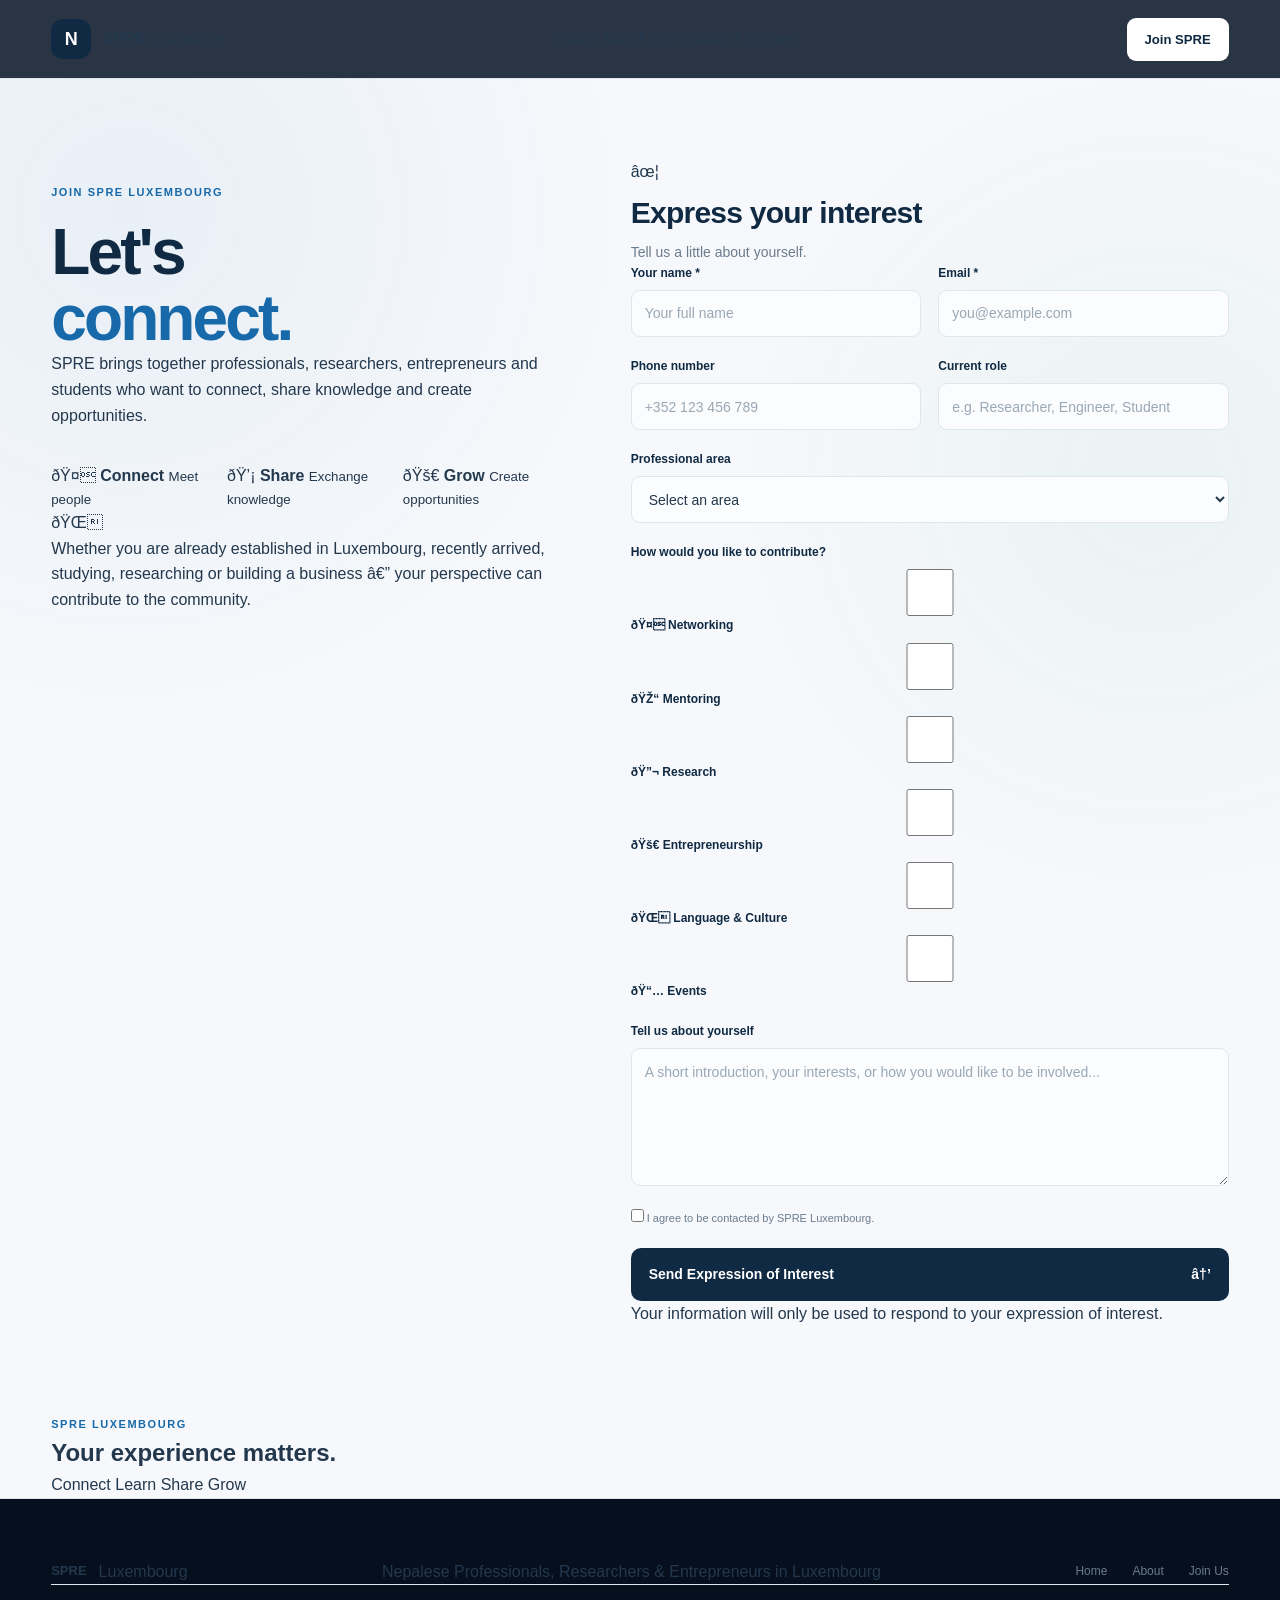
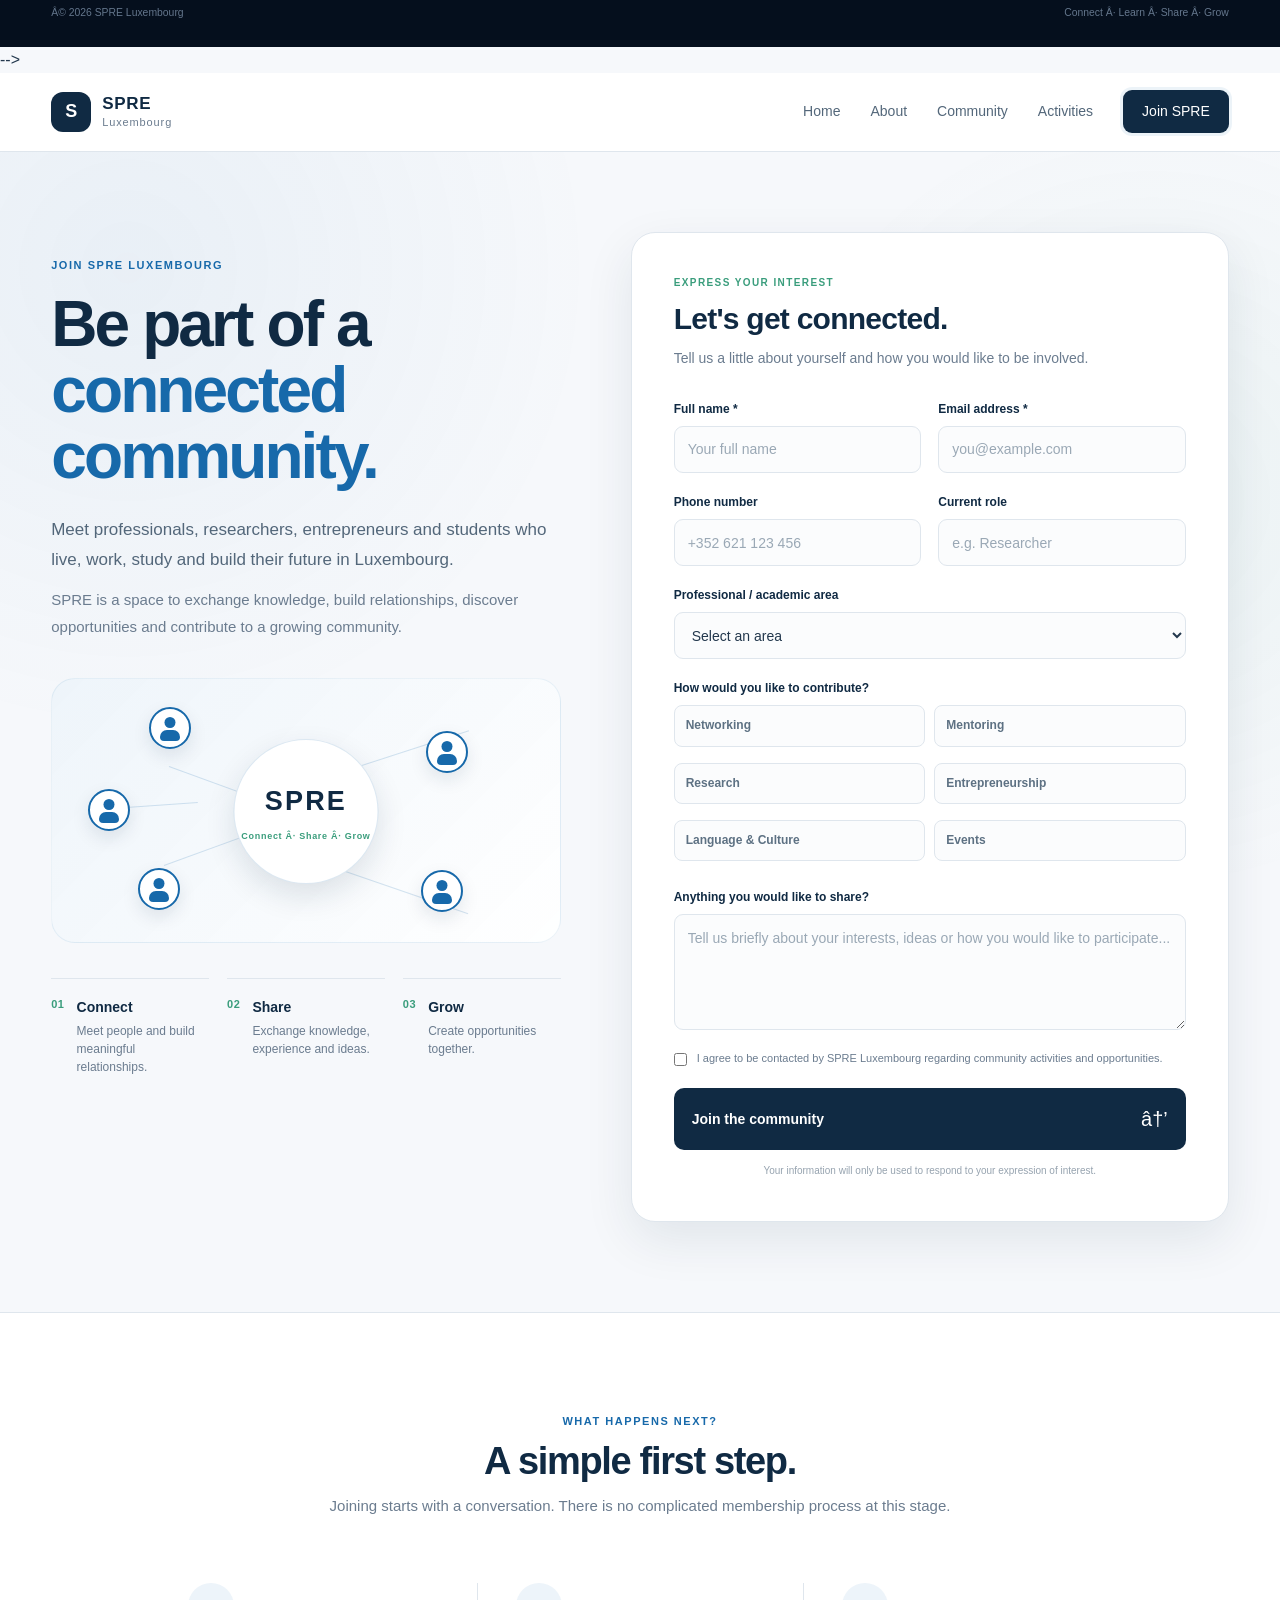
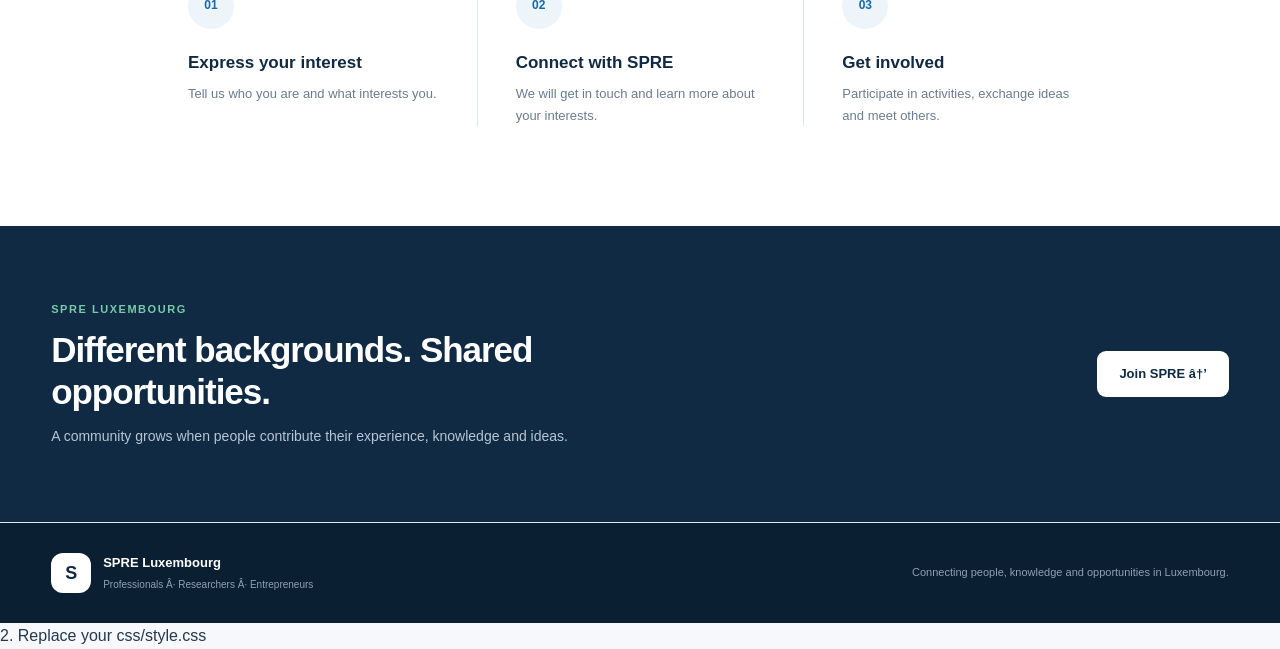
==== commit 5d065421: "Update access key in join.html" ====
--- a/join.html
+++ b/join.html
@@ -177,7 +177,7 @@
             <input
               type="hidden"
               name="access_key"
-              value="YOUR_WEB3FORMS_ACCESS_KEY"
+              value="7deec0be-c383-4bb3-b62f-a010f954d055"
             >
 
             <input
--- a/css/style.css
+++ b/css/style.css
@@ -1,2 +1,1190 @@
+<!--
 /* ========================================================= SPRE LUXEMBOURG GLOBAL STYLES ========================================================= */ :root { --navy: #071426; --navy-light: #0c1d34; --blue: #5bbcff; --green: #5ee0b7; --white: #ffffff; --text: #dce7f3; --muted: #91a3b8; --border: rgba(255, 255, 255, 0.10); --card: rgba(255, 255, 255, 0.045); --max-width: 1180px; } * { margin: 0; padding: 0; box-sizing: border-box; } html { scroll-behavior: smooth; } body { font-family: "Inter", sans-serif; background: var(--navy); color: var(--text); line-height: 1.6; } a { color: inherit; text-decoration: none; } .container { width: min( calc(100% - 40px), var(--max-width) ); margin: 0 auto; } /* ========================================================= NAVIGATION ========================================================= */ .navbar { position: sticky; top: 0; z-index: 1000; background: rgba(7, 20, 38, 0.86); backdrop-filter: blur(18px); border-bottom: 1px solid var(--border); } .nav-inner { height: 78px; display: flex; align-items: center; justify-content: space-between; } .logo { display: flex; align-items: center; gap: 11px; } .logo-mark { width: 39px; height: 39px; display: grid; place-items: center; border-radius: 11px; background: linear-gradient( 135deg, var(--blue), var(--green) ); color: var(--navy); font-weight: 800; font-size: 1.1rem; } .logo-text { display: flex; flex-direction: column; line-height: 1.05; } .logo-text strong { font-size: 1.05rem; letter-spacing: 0.08em; } .logo-text small { margin-top: 4px; color: var(--muted); font-size: 0.66rem; letter-spacing: 0.08em; } .desktop-nav { display: flex; gap: 34px; } .desktop-nav a { color: var(--muted); font-size: 0.86rem; transition: color 0.25s ease; } .desktop-nav a:hover { color: var(--white); } .nav-button { display: inline-flex; align-items: center; gap: 10px; padding: 11px 18px; border-radius: 9px; background: var(--white); color: var(--navy); font-size: 0.82rem; font-weight: 700; } .nav-button span { transition: transform 0.25s ease; } .nav-button:hover span { transform: translateX(4px); } .mobile-menu-button { display: none; background: none; border: none; color: white; font-size: 1.5rem; cursor: pointer; } .mobile-menu { display: none; } /* ========================================================= GENERAL ========================================================= */ .eyebrow { display: inline-flex; align-items: center; gap: 9px; color: var(--green); font-size: 0.68rem; font-weight: 700; letter-spacing: 0.16em; } .eyebrow-dot { width: 6px; height: 6px; border-radius: 50%; background: var(--green); box-shadow: 0 0 12px rgba(94, 224, 183, 0.8); } .section { padding: 120px 0; } .section-heading { max-width: 720px; margin-bottom: 60px; } .section-heading.centered { margin-left: auto; margin-right: auto; text-align: center; } .section-heading h2 { margin-top: 18px; font-size: clamp( 2.2rem, 5vw, 3.7rem ); line-height: 1.08; letter-spacing: -0.045em; color: var(--white); } .section-heading h2 span { display: block; background: linear-gradient( 90deg, var(--blue), var(--green) ); -webkit-background-clip: text; background-clip: text; color: transparent; } .section-heading p { margin-top: 22px; color: var(--muted); font-size: 1rem; max-width: 650px; } /* ========================================================= HERO ========================================================= */ .hero { position: relative; min-height: calc(100vh - 78px); display: flex; align-items: center; overflow: hidden; background: radial-gradient( circle at 70% 40%, rgba(42, 129, 196, 0.16), transparent 35% ), radial-gradient( circle at 15% 80%, rgba(48, 181, 147, 0.08), transparent 30% ); } .hero-grid { min-height: calc(100vh - 78px); display: grid; grid-template-columns: 0.95fr 1.05fr; align-items: center; gap: 30px; } .hero-content { position: relative; z-index: 5; } .hero h1 { margin-top: 20px; max-width: 650px; font-size: clamp( 3.5rem, 7vw, 6.2rem ); line-height: 0.98; letter-spacing: -0.065em; color: var(--white); } .hero h1 span { color: var(--blue); } .hero h1 strong { display: block; background: linear-gradient( 90deg, var(--blue), var(--green) ); -webkit-background-clip: text; background-clip: text; color: transparent; } .hero-text { max-width: 590px; margin-top: 30px; color: var(--muted); font-size: 1.05rem; } .hero-buttons { display: flex; flex-wrap: wrap; gap: 13px; margin-top: 34px; } .primary-button, .secondary-button, .cta-button { display: inline-flex; align-items: center; justify-content: center; gap: 12px; padding: 14px 20px; border-radius: 10px; font-size: 0.82rem; font-weight: 700; } .primary-button { background: linear-gradient( 100deg, var(--blue), var(--green) ); color: var(--navy); } .primary-button span { transition: transform 0.25s ease; } .primary-button:hover span { transform: translateX(5px); } .secondary-button { border: 1px solid var(--border); color: var(--white); } .secondary-button:hover { background: var(--card); } .hero-meta { display: flex; gap: 34px; margin-top: 55px; } .hero-meta div { display: flex; flex-direction: column; } .hero-meta strong { font-size: 1.5rem; color: var(--white); } .hero-meta span { margin-top: 2px; color: var(--muted); font-size: 0.67rem; } /* ========================================================= CODE-GENERATED NETWORK ========================================================= */ .hero-visual { position: relative; width: 100%; max-width: 570px; height: 560px; margin: auto; } .network-svg { position: absolute; inset: 0; width: 100%; height: 100%; } .network-svg line { stroke: url(#networkGradient); stroke-width: 1.2; stroke-dasharray: 5 9; opacity: 0.45; animation: networkMove 6s linear infinite; } @keyframes networkMove { to { stroke-dashoffset: -70; } } .network-orbit { position: absolute; top: 50%; left: 50%; border: 1px solid rgba(91, 188, 255, 0.12); border-radius: 50%; transform: translate(-50%, -50%); } .orbit-one { width: 280px; height: 280px; } .orbit-two { width: 390px; height: 390px; border-color: rgba(94, 224, 183, 0.08); } .orbit-three { width: 500px; height: 500px; border-color: rgba(91, 188, 255, 0.05); } .network-center { position: absolute; top: 50%; left: 50%; transform: translate(-50%, -50%); width: 165px; height: 165px; border-radius: 50%; display: flex; flex-direction: column; align-items: center; justify-content: center; background: radial-gradient( circle at 35% 30%, rgba(91, 188, 255, 0.20), rgba(8, 25, 45, 0.94) ); border: 1px solid rgba(255,255,255,0.18); box-shadow: 0 0 70px rgba(91,188,255,0.16), inset 0 0 35px rgba(255,255,255,0.035); z-index: 5; } .network-center-title { font-size: 2.1rem; font-weight: 800; letter-spacing: 0.08em; color: var(--white); } .network-center-subtitle { margin-top: 3px; font-size: 0.7rem; letter-spacing: 0.14em; color: var(--muted); } .community-node { position: absolute; z-index: 10; width: 150px; padding: 17px 15px; text-align: center; border-radius: 15px; background: rgba(9, 27, 47, 0.72); border: 1px solid var(--border); backdrop-filter: blur(12px); box-shadow: 0 20px 50px rgba(0,0,0,0.18); transition: transform 0.3s ease, border-color 0.3s ease; } .community-node:hover { transform: translateY(-7px); border-color: rgba(91,188,255,0.4); } .node-icon { display: block; margin-bottom: 7px; font-size: 1.5rem; background: linear-gradient( 135deg, var(--blue), var(--green) ); -webkit-background-clip: text; background-clip: text; color: transparent; } .community-node strong { display: block; font-size: 0.78rem; color: var(--white); } .community-node small { color: var(--muted); font-size: 0.65rem; } .node-one { top: 65px; left: 20px; } .node-two { top: 65px; right: 20px; } .node-three { bottom: 65px; left: 20px; } .node-four { bottom: 65px; right: 20px; } .hero-bottom-glow { position: absolute; bottom: -300px; left: 50%; transform: translateX(-50%); width: 800px; height: 500px; border-radius: 50%; background: radial-gradient( circle, rgba(91,188,255,0.09), transparent 70% ); } /* ========================================================= ABOUT ========================================================= */ .about-section { background: #09182b; border-top: 1px solid var(--border); } .about-grid { display: grid; grid-template-columns: 1.3fr 1fr 1fr; gap: 18px; } .about-card { min-height: 300px; padding: 34px; position: relative; overflow: hidden; border: 1px solid var(--border); border-radius: 18px; background: linear-gradient( 145deg, rgba(255,255,255,0.055), rgba(255,255,255,0.02) ); } .about-card::after { content: ""; position: absolute; width: 150px; height: 150px; right: -70px; bottom: -70px; border-radius: 50%; background: radial-gradient( circle, rgba(91,188,255,0.13), transparent 70% ); } .card-number { color: var(--muted); font-size: 0.7rem; letter-spacing: 0.1em; } .card-icon { margin-top: 45px; font-size: 2.2rem; color: var(--green); } .about-card h3 { margin-top: 22px; font-size: 1.25rem; color: var(--white); } .about-card p { margin-top: 10px; color: var(--muted); font-size: 0.85rem; } /* ========================================================= COMMUNITY ========================================================= */ .community-section { background: var(--navy); } .community-grid { display: grid; grid-template-columns: repeat(4, 1fr); gap: 16px; } .community-card { min-height: 330px; padding: 28px; border: 1px solid var(--border); border-radius: 18px; background: var(--card); transition: transform 0.3s ease, border-color 0.3s ease; } .community-card:hover { transform: translateY(-7px); border-color: rgba(91,188,255,0.35); } .community-card-top { display: flex; align-items: center; justify-content: space-between; } .big-icon { font-size: 2rem; color: var(--blue); } .community-index { color: var(--muted); font-size: 0.7rem; } .community-card h3 { margin-top: 60px; color: var(--white); font-size: 1.2rem; } .community-card p { margin-top: 13px; color: var(--muted); font-size: 0.83rem; } .community-link { display: inline-block; margin-top: 30px; color: var(--green); font-size: 0.73rem; font-weight: 700; } /* ========================================================= ACTIVITIES ========================================================= */ .activities-section { background: #09182b; } .activities-layout { display: grid; grid-template-columns: 0.8fr 1.2fr; gap: 100px; } .activities-intro h2 { margin-top: 18px; font-size: clamp( 2.2rem, 5vw, 3.7rem ); line-height: 1.08; letter-spacing: -0.05em; color: var(--white); } .activities-intro h2 span { display: block; color: var(--blue); } .activities-intro p { margin-top: 22px; color: var(--muted); } .activities-intro .primary-button { margin-top: 32px; } .activity-item { display: grid; grid-template-columns: 60px 1fr 30px; align-items: start; gap: 20px; padding: 27px 0; border-top: 1px solid var(--border); } .activity-item:last-child { border-bottom: 1px solid var(--border); } .activity-number { color: var(--green); font-size: 0.72rem; font-weight: 700; } .activity-item h3 { color: var(--white); font-size: 1.05rem; } .activity-item p { margin-top: 7px; color: var(--muted); font-size: 0.82rem; } .activity-arrow { color: var(--blue); font-size: 1.1rem; } /* ========================================================= VISION ========================================================= */ .vision-section { padding: 100px 0; background: var(--navy); } .vision-box { padding: 65px; display: flex; align-items: center; justify-content: space-between; gap: 60px; border: 1px solid var(--border); border-radius: 24px; background: radial-gradient( circle at 80% 20%, rgba(91,188,255,0.12), transparent 35% ), rgba(255,255,255,0.025); } .vision-content { max-width: 700px; } .vision-content h2 { margin-top: 18px; font-size: clamp( 2rem, 4vw, 3.4rem ); line-height: 1.08; letter-spacing: -0.05em; color: var(--white); } .vision-content h2 span { display: block; color: var(--green); } .vision-content p { margin-top: 20px; color: var(--muted); } .vision-values { display: flex; flex-direction: column; gap: 14px; } .vision-values span { padding: 10px 17px; border: 1px solid var(--border); border-radius: 30px; color: var(--white); font-size: 0.75rem; text-align: center; } /* ========================================================= CTA ========================================================= */ .cta-section { padding: 100px 0; background: linear-gradient( 120deg, #0a2038, #092c31 ); } .cta-box { display: flex; align-items: center; justify-content: space-between; gap: 40px; } .cta-box h2 { margin-top: 15px; font-size: clamp( 2.2rem, 5vw, 3.7rem ); line-height: 1.05; color: var(--white); } .cta-box p { max-width: 650px; margin-top: 15px; color: var(--muted); } .cta-button { flex-shrink: 0; background: var(--white); color: var(--navy); } .cta-button span { transition: transform 0.25s ease; } .cta-button:hover span { transform: translateX(5px); } /* ========================================================= FOOTER ========================================================= */ footer { padding: 60px 0 25px; background: #050f1d; border-top: 1px solid var(--border); } .footer-inner { display: flex; align-items: flex-start; justify-content: space-between; gap: 50px; } .footer-brand p { max-width: 330px; margin-top: 18px; color: var(--muted); font-size: 0.75rem; } .footer-links { display: flex; gap: 25px; } .footer-links a { color: var(--muted); font-size: 0.75rem; } .footer-links a:hover { color: var(--white); } .footer-bottom { display: flex; justify-content: space-between; margin-top: 55px; padding-top: 20px; border-top: 1px solid var(--border); color: #64768c; font-size: 0.65rem; } /* ========================================================= MOBILE ========================================================= */ @media (max-width: 950px) { .desktop-nav, .nav-button { display: none; } .mobile-menu-button { display: block; } .mobile-menu { padding: 20px; border-top: 1px solid var(--border); background: var(--navy); } .mobile-menu.open { display: flex; flex-direction: column; gap: 18px; } .mobile-menu a { color: var(--muted); font-size: 0.9rem; } .hero-grid { grid-template-columns: 1fr; padding-top: 70px; padding-bottom: 80px; } .hero-visual { height: 470px; } .about-grid { grid-template-columns: 1fr 1fr; } .about-card-large { grid-column: span 2; } .community-grid { grid-template-columns: 1fr 1fr; } .activities-layout { grid-template-columns: 1fr; gap: 60px; } .vision-box { flex-direction: column; align-items: flex-start; } } @media (max-width: 600px) { .container { width: min( calc(100% - 28px), var(--max-width) ); } .section { padding: 80px 0; } .hero { min-height: auto; } .hero-grid { min-height: auto; } .hero h1 { font-size: 3.4rem; } .hero-text { font-size: 0.92rem; } .hero-meta { gap: 20px; } .hero-visual { height: 410px; transform: scale(0.9); transform-origin: center; } .network-center { width: 135px; height: 135px; } .network-center-title { font-size: 1.7rem; } .community-node { width: 125px; padding: 13px 9px; } .node-one, .node-three { left: 0; } .node-two, .node-four { right: 0; } .node-one, .node-two { top: 40px; } .node-three, .node-four { bottom: 40px; } .about-grid, .community-grid { grid-template-columns: 1fr; } .about-card-large { grid-column: auto; } .about-card { min-height: 260px; } .activity-item { grid-template-columns: 40px 1fr; } .activity-arrow { display: none; } .vision-box { padding: 35px 25px; } .vision-values { width: 100%; display: grid; grid-template-columns: 1fr 1fr; } .cta-box { flex-direction: column; align-items: flex-start; } .footer-inner { flex-direction: column; } .footer-links { flex-wrap: wrap; } .footer-bottom { flex-direction: column; gap: 10px; } }
 /* ========================================================= SCROLL REVEAL ========================================================= */ .reveal { opacity: 0; transform: translateY(20px); transition: opacity 0.7s ease, transform 0.7s ease; } .reveal.visible { opacity: 1; transform: translateY(0); }
+-->
+
+/* =========================================================
+   SPRE LUXEMBOURG — JOIN PAGE
+   Clean European / Professional Community Design
+   ========================================================= */
+
+:root {
+  --navy: #102a43;
+  --navy-dark: #0b1f33;
+  --blue: #1769aa;
+  --green: #3a9d7c;
+
+  --text: #23384d;
+  --muted: #6b7c8f;
+
+  --background: #f6f8fb;
+  --soft-blue: #edf4fa;
+  --soft-green: #edf7f3;
+
+  --white: #ffffff;
+  --border: #dfe6ed;
+
+  --shadow: 0 18px 50px rgba(16, 42, 67, 0.09);
+
+  --radius: 18px;
+  --container: 1180px;
+}
+
+
+/* =========================================================
+   RESET
+   ========================================================= */
+
+* {
+  box-sizing: border-box;
+  margin: 0;
+  padding: 0;
+}
+
+html {
+  scroll-behavior: smooth;
+}
+
+body {
+  font-family:
+    Inter,
+    -apple-system,
+    BlinkMacSystemFont,
+    "Segoe UI",
+    Roboto,
+    Arial,
+    sans-serif;
+
+  color: var(--text);
+  background: var(--background);
+
+  line-height: 1.6;
+}
+
+a {
+  color: inherit;
+  text-decoration: none;
+}
+
+button,
+input,
+select,
+textarea {
+  font: inherit;
+}
+
+
+/* =========================================================
+   CONTAINER
+   ========================================================= */
+
+.container {
+  width: min(92%, var(--container));
+  margin: 0 auto;
+}
+
+
+/* =========================================================
+   HEADER
+   ========================================================= */
+
+.site-header {
+  background: rgba(255, 255, 255, 0.96);
+  border-bottom: 1px solid var(--border);
+
+  position: sticky;
+  top: 0;
+  z-index: 100;
+}
+
+.nav-container {
+  height: 78px;
+
+  display: flex;
+  align-items: center;
+  justify-content: space-between;
+}
+
+
+/* LOGO */
+
+.logo {
+  display: flex;
+  align-items: center;
+  gap: 11px;
+}
+
+.logo-mark {
+  width: 40px;
+  height: 40px;
+
+  display: flex;
+  align-items: center;
+  justify-content: center;
+
+  background: var(--navy);
+  color: white;
+
+  border-radius: 12px;
+
+  font-size: 18px;
+  font-weight: 700;
+}
+
+.logo-text {
+  display: flex;
+  flex-direction: column;
+  line-height: 1.05;
+}
+
+.logo-text strong {
+  color: var(--navy);
+  font-size: 17px;
+  letter-spacing: 0.04em;
+}
+
+.logo-text small {
+  color: var(--muted);
+  font-size: 11px;
+  margin-top: 4px;
+}
+
+
+/* NAV */
+
+.main-nav {
+  display: flex;
+  align-items: center;
+  gap: 30px;
+}
+
+.main-nav a {
+  color: #53677a;
+  font-size: 14px;
+  font-weight: 500;
+
+  transition: 0.2s ease;
+}
+
+.main-nav a:hover {
+  color: var(--navy);
+}
+
+.main-nav .nav-join {
+  color: white;
+  background: var(--navy);
+
+  padding: 10px 19px;
+
+  border-radius: 9px;
+}
+
+.main-nav .nav-join:hover {
+  background: var(--blue);
+}
+
+.main-nav .active {
+  box-shadow: 0 0 0 3px rgba(23, 105, 170, 0.08);
+}
+
+
+/* =========================================================
+   HERO
+   ========================================================= */
+
+.join-hero {
+  padding: 80px 0 90px;
+
+  background:
+    radial-gradient(
+      circle at 10% 10%,
+      rgba(23, 105, 170, 0.06),
+      transparent 30%
+    ),
+    radial-gradient(
+      circle at 90% 30%,
+      rgba(58, 157, 124, 0.06),
+      transparent 28%
+    ),
+    var(--background);
+}
+
+.join-hero-grid {
+  display: grid;
+  grid-template-columns: 0.92fr 1.08fr;
+  gap: 70px;
+
+  align-items: start;
+}
+
+
+/* =========================================================
+   INTRO
+   ========================================================= */
+
+.join-intro {
+  padding-top: 25px;
+}
+
+.eyebrow {
+  display: inline-block;
+
+  color: var(--blue);
+
+  font-size: 11px;
+  font-weight: 700;
+
+  letter-spacing: 0.14em;
+  text-transform: uppercase;
+}
+
+.join-intro h1 {
+  margin-top: 18px;
+
+  color: var(--navy);
+
+  font-size: clamp(42px, 5vw, 66px);
+  line-height: 1.03;
+
+  letter-spacing: -0.045em;
+
+  max-width: 590px;
+}
+
+.join-intro h1 span {
+  display: block;
+  color: var(--blue);
+}
+
+.hero-description {
+  max-width: 560px;
+
+  margin-top: 25px;
+
+  color: #53677a;
+
+  font-size: 17px;
+  line-height: 1.75;
+}
+
+.hero-description.secondary {
+  margin-top: 13px;
+
+  font-size: 15px;
+  color: var(--muted);
+}
+
+
+/* =========================================================
+   COMMUNITY VISUAL
+   ========================================================= */
+
+.community-visual {
+  width: 100%;
+  max-width: 560px;
+  height: 265px;
+
+  margin-top: 38px;
+
+  position: relative;
+
+  border-radius: 24px;
+
+  background:
+    linear-gradient(
+      135deg,
+      rgba(237, 244, 250, 0.95),
+      rgba(255, 255, 255, 0.9)
+    );
+
+  border: 1px solid rgba(23, 105, 170, 0.08);
+
+  overflow: hidden;
+}
+
+
+/* CENTER */
+
+.community-center {
+  width: 145px;
+  height: 145px;
+
+  position: absolute;
+
+  top: 60px;
+  left: 50%;
+
+  transform: translateX(-50%);
+
+  border-radius: 50%;
+
+  background: white;
+
+  border: 1px solid rgba(23, 105, 170, 0.15);
+
+  box-shadow:
+    0 12px 30px rgba(16, 42, 67, 0.12);
+
+  display: flex;
+  flex-direction: column;
+
+  align-items: center;
+  justify-content: center;
+
+  z-index: 5;
+}
+
+.community-center strong {
+  font-size: 27px;
+  letter-spacing: 0.08em;
+
+  color: var(--navy);
+}
+
+.community-center small {
+  margin-top: 6px;
+
+  color: var(--green);
+
+  font-size: 9px;
+  font-weight: 600;
+
+  letter-spacing: 0.08em;
+}
+
+
+/* PEOPLE */
+
+.person {
+  width: 42px;
+  height: 42px;
+
+  position: absolute;
+
+  border-radius: 50%;
+
+  background: white;
+
+  border: 2px solid var(--blue);
+
+  box-shadow: 0 7px 18px rgba(16, 42, 67, 0.1);
+
+  z-index: 4;
+}
+
+.person span {
+  width: 11px;
+  height: 11px;
+
+  position: absolute;
+
+  left: 50%;
+  top: 8px;
+
+  transform: translateX(-50%);
+
+  border-radius: 50%;
+
+  background: var(--blue);
+}
+
+.person::after {
+  content: "";
+
+  width: 20px;
+  height: 11px;
+
+  position: absolute;
+
+  left: 50%;
+  bottom: 6px;
+
+  transform: translateX(-50%);
+
+  border-radius: 12px 12px 7px 7px;
+
+  background: var(--blue);
+}
+
+.person-1 {
+  top: 28px;
+  left: 19%;
+}
+
+.person-2 {
+  top: 52px;
+  right: 18%;
+}
+
+.person-3 {
+  bottom: 32px;
+  left: 17%;
+}
+
+.person-4 {
+  bottom: 30px;
+  right: 19%;
+}
+
+.person-5 {
+  top: 110px;
+  left: 7%;
+}
+
+
+/* CONNECTION LINES */
+
+.visual-line {
+  height: 1px;
+
+  position: absolute;
+
+  background: rgba(23, 105, 170, 0.18);
+
+  transform-origin: left center;
+
+  z-index: 1;
+}
+
+.line-1 {
+  width: 150px;
+
+  top: 87px;
+  left: 23%;
+
+  transform: rotate(20deg);
+}
+
+.line-2 {
+  width: 145px;
+
+  top: 96px;
+  left: 55%;
+
+  transform: rotate(-18deg);
+}
+
+.line-3 {
+  width: 140px;
+
+  bottom: 76px;
+  left: 22%;
+
+  transform: rotate(-20deg);
+}
+
+.line-4 {
+  width: 145px;
+
+  bottom: 75px;
+  left: 55%;
+
+  transform: rotate(19deg);
+}
+
+.line-5 {
+  width: 100px;
+
+  top: 130px;
+  left: 9%;
+
+  transform: rotate(-4deg);
+}
+
+
+/* =========================================================
+   VALUES
+   ========================================================= */
+
+.join-values {
+  margin-top: 35px;
+
+  display: grid;
+  grid-template-columns: repeat(3, 1fr);
+
+  gap: 18px;
+}
+
+.value-item {
+  display: flex;
+  gap: 12px;
+
+  padding-top: 17px;
+
+  border-top: 1px solid var(--border);
+}
+
+.value-number {
+  color: var(--green);
+
+  font-size: 11px;
+  font-weight: 700;
+
+  letter-spacing: 0.05em;
+}
+
+.value-item strong {
+  color: var(--navy);
+
+  font-size: 14px;
+}
+
+.value-item p {
+  margin-top: 4px;
+
+  color: var(--muted);
+
+  font-size: 12px;
+  line-height: 1.5;
+}
+
+
+/* =========================================================
+   FORM CARD
+   ========================================================= */
+
+.join-form-wrapper {
+  background: white;
+
+  border: 1px solid var(--border);
+
+  border-radius: 24px;
+
+  padding: 42px;
+
+  box-shadow: var(--shadow);
+}
+
+.form-step {
+  color: var(--green);
+
+  font-size: 10px;
+  font-weight: 700;
+
+  letter-spacing: 0.14em;
+}
+
+.form-header h2 {
+  margin-top: 10px;
+
+  color: var(--navy);
+
+  font-size: 30px;
+  line-height: 1.2;
+
+  letter-spacing: -0.025em;
+}
+
+.form-header p {
+  margin-top: 10px;
+
+  color: var(--muted);
+
+  font-size: 14px;
+  line-height: 1.65;
+}
+
+
+/* =========================================================
+   FORM
+   ========================================================= */
+
+.join-form {
+  margin-top: 30px;
+}
+
+.form-row {
+  display: grid;
+
+  grid-template-columns: 1fr 1fr;
+
+  gap: 17px;
+}
+
+.form-group {
+  margin-bottom: 20px;
+}
+
+.form-group label {
+  display: block;
+
+  margin-bottom: 7px;
+
+  color: var(--navy);
+
+  font-size: 12px;
+  font-weight: 600;
+}
+
+.form-group input,
+.form-group select,
+.form-group textarea {
+  width: 100%;
+
+  border: 1px solid var(--border);
+
+  background: #fbfcfd;
+
+  border-radius: 9px;
+
+  padding: 12px 13px;
+
+  color: var(--text);
+
+  font-size: 14px;
+
+  outline: none;
+
+  transition:
+    border-color 0.2s ease,
+    box-shadow 0.2s ease,
+    background 0.2s ease;
+}
+
+.form-group input,
+.form-group select {
+  height: 47px;
+}
+
+.form-group textarea {
+  resize: vertical;
+
+  min-height: 105px;
+}
+
+.form-group input::placeholder,
+.form-group textarea::placeholder {
+  color: #9aa8b5;
+}
+
+.form-group input:focus,
+.form-group select:focus,
+.form-group textarea:focus {
+  background: white;
+
+  border-color: rgba(23, 105, 170, 0.55);
+
+  box-shadow:
+    0 0 0 4px rgba(23, 105, 170, 0.08);
+}
+
+
+/* =========================================================
+   CONTRIBUTION OPTIONS
+   ========================================================= */
+
+.contribution-grid {
+  display: grid;
+
+  grid-template-columns: 1fr 1fr;
+
+  gap: 9px;
+}
+
+.contribution-option {
+  position: relative;
+
+  cursor: pointer;
+}
+
+.contribution-option input {
+  position: absolute;
+
+  opacity: 0;
+}
+
+.contribution-option span {
+  display: block;
+
+  padding: 10px 11px;
+
+  border: 1px solid var(--border);
+
+  border-radius: 8px;
+
+  background: #fbfcfd;
+
+  color: #5d7183;
+
+  font-size: 12px;
+
+  transition: 0.2s ease;
+}
+
+.contribution-option:hover span {
+  border-color: rgba(23, 105, 170, 0.35);
+
+  background: var(--soft-blue);
+}
+
+.contribution-option input:checked + span {
+  color: var(--navy);
+
+  border-color: var(--blue);
+
+  background: var(--soft-blue);
+
+  font-weight: 600;
+}
+
+
+/* =========================================================
+   CONSENT
+   ========================================================= */
+
+.consent {
+  display: flex;
+
+  align-items: flex-start;
+
+  gap: 10px;
+
+  margin-top: 4px;
+
+  cursor: pointer;
+
+  color: var(--muted);
+
+  font-size: 11px;
+
+  line-height: 1.5;
+}
+
+.consent input {
+  margin-top: 3px;
+
+  accent-color: var(--blue);
+}
+
+
+/* =========================================================
+   BUTTON
+   ========================================================= */
+
+.submit-button {
+  width: 100%;
+
+  margin-top: 22px;
+
+  padding: 15px 18px;
+
+  display: flex;
+
+  align-items: center;
+  justify-content: space-between;
+
+  border: none;
+
+  border-radius: 10px;
+
+  background: var(--navy);
+
+  color: white;
+
+  cursor: pointer;
+
+  font-size: 14px;
+  font-weight: 600;
+
+  transition:
+    background 0.2s ease,
+    transform 0.2s ease;
+}
+
+.submit-button:hover {
+  background: var(--blue);
+
+  transform: translateY(-1px);
+}
+
+.button-arrow {
+  font-size: 20px;
+
+  font-weight: 400;
+}
+
+.form-note {
+  margin-top: 13px;
+
+  text-align: center;
+
+  color: #96a3af;
+
+  font-size: 10px;
+}
+
+
+/* =========================================================
+   NEXT SECTION
+   ========================================================= */
+
+.next-section {
+  padding: 100px 0;
+
+  background: white;
+
+  border-top: 1px solid var(--border);
+}
+
+.section-heading {
+  max-width: 650px;
+}
+
+.centered {
+  margin-left: auto;
+  margin-right: auto;
+
+  text-align: center;
+}
+
+.section-heading h2 {
+  margin-top: 10px;
+
+  color: var(--navy);
+
+  font-size: 38px;
+
+  letter-spacing: -0.035em;
+}
+
+.section-heading p {
+  margin-top: 12px;
+
+  color: var(--muted);
+
+  font-size: 15px;
+}
+
+
+/* STEPS */
+
+.steps {
+  max-width: 980px;
+
+  margin: 65px auto 0;
+
+  display: grid;
+
+  grid-template-columns: repeat(3, 1fr);
+
+  gap: 0;
+}
+
+.step {
+  position: relative;
+
+  padding: 0 38px;
+
+  border-left: 1px solid var(--border);
+}
+
+.step:first-child {
+  border-left: none;
+}
+
+.step-number {
+  width: 46px;
+  height: 46px;
+
+  display: flex;
+
+  align-items: center;
+  justify-content: center;
+
+  border-radius: 50%;
+
+  background: var(--soft-blue);
+
+  color: var(--blue);
+
+  font-size: 12px;
+  font-weight: 700;
+}
+
+.step h3 {
+  margin-top: 20px;
+
+  color: var(--navy);
+
+  font-size: 17px;
+}
+
+.step p {
+  margin-top: 7px;
+
+  color: var(--muted);
+
+  font-size: 13px;
+
+  line-height: 1.65;
+}
+
+
+/* =========================================================
+   CTA
+   ========================================================= */
+
+.join-cta {
+  padding: 75px 0;
+
+  background: var(--navy);
+
+  color: white;
+}
+
+.cta-inner {
+  display: flex;
+
+  align-items: center;
+  justify-content: space-between;
+
+  gap: 50px;
+}
+
+.join-cta .eyebrow {
+  color: #7ac9aa;
+}
+
+.join-cta h2 {
+  max-width: 700px;
+
+  margin-top: 10px;
+
+  font-size: 35px;
+  line-height: 1.2;
+
+  letter-spacing: -0.03em;
+}
+
+.join-cta p {
+  max-width: 600px;
+
+  margin-top: 12px;
+
+  color: #b7c6d4;
+
+  font-size: 14px;
+}
+
+.cta-button {
+  flex-shrink: 0;
+
+  padding: 13px 22px;
+
+  background: white;
+
+  color: var(--navy);
+
+  border-radius: 9px;
+
+  font-size: 13px;
+  font-weight: 700;
+
+  transition: 0.2s ease;
+}
+
+.cta-button:hover {
+  transform: translateY(-2px);
+
+  background: #edf7f3;
+}
+
+
+/* =========================================================
+   FOOTER
+   ========================================================= */
+
+.site-footer {
+  background: var(--navy-dark);
+
+  color: white;
+
+  padding: 30px 0;
+}
+
+.footer-inner {
+  display: flex;
+
+  align-items: center;
+  justify-content: space-between;
+
+  gap: 30px;
+}
+
+.footer-brand {
+  display: flex;
+
+  align-items: center;
+
+  gap: 12px;
+}
+
+.footer-brand .logo-mark {
+  background: white;
+
+  color: var(--navy);
+}
+
+.footer-brand strong {
+  font-size: 13px;
+}
+
+.footer-brand p {
+  margin-top: 3px;
+
+  color: #8fa1b1;
+
+  font-size: 10px;
+}
+
+.footer-copy {
+  color: #8fa1b1;
+
+  font-size: 11px;
+}
+
+
+/* =========================================================
+   RESPONSIVE
+   ========================================================= */
+
+@media (max-width: 1000px) {
+
+  .join-hero-grid {
+    grid-template-columns: 1fr;
+
+    gap: 55px;
+  }
+
+  .join-intro {
+    padding-top: 0;
+  }
+
+  .community-visual {
+    max-width: none;
+  }
+
+  .join-form-wrapper {
+    max-width: 760px;
+
+    margin: 0 auto;
+  }
+
+  .steps {
+    max-width: 700px;
+  }
+}
+
+
+@media (max-width: 760px) {
+
+  .nav-container {
+    height: 70px;
+  }
+
+  .main-nav a:not(.nav-join) {
+    display: none;
+  }
+
+  .join-hero {
+    padding: 55px 0 65px;
+  }
+
+  .join-intro h1 {
+    font-size: 43px;
+  }
+
+  .community-visual {
+    height: 230px;
+  }
+
+  .join-values {
+    grid-template-columns: 1fr;
+
+    gap: 15px;
+  }
+
+  .join-form-wrapper {
+    padding: 28px 22px;
+
+    border-radius: 18px;
+  }
+
+  .form-row {
+    grid-template-columns: 1fr;
+
+    gap: 0;
+  }
+
+  .contribution-grid {
+    grid-template-columns: 1fr 1fr;
+  }
+
+  .next-section {
+    padding: 70px 0;
+  }
+
+  .section-heading h2 {
+    font-size: 32px;
+  }
+
+  .steps {
+    grid-template-columns: 1fr;
+
+    gap: 35px;
+
+    margin-top: 45px;
+  }
+
+  .step,
+  .step:first-child {
+    padding: 0 0 0 25px;
+
+    border-left: 1px solid var(--border);
+  }
+
+  .cta-inner {
+    flex-direction: column;
+
+    align-items: flex-start;
+  }
+
+  .join-cta h2 {
+    font-size: 30px;
+  }
+
+  .footer-inner {
+    flex-direction: column;
+
+    align-items: flex-start;
+  }
+
+}
+
+
+@media (max-width: 430px) {
+
+  .join-intro h1 {
+    font-size: 38px;
+  }
+
+  .community-visual {
+    height: 210px;
+  }
+
+  .community-center {
+    width: 120px;
+    height: 120px;
+
+    top: 45px;
+  }
+
+  .person-5 {
+    display: none;
+  }
+
+  .contribution-grid {
+    grid-template-columns: 1fr;
+  }
+
+}
--- a/css/style.css
+++ b/css/style.css
@@ -1,2 +1,1190 @@
+<!--
 /* ========================================================= SPRE LUXEMBOURG GLOBAL STYLES ========================================================= */ :root { --navy: #071426; --navy-light: #0c1d34; --blue: #5bbcff; --green: #5ee0b7; --white: #ffffff; --text: #dce7f3; --muted: #91a3b8; --border: rgba(255, 255, 255, 0.10); --card: rgba(255, 255, 255, 0.045); --max-width: 1180px; } * { margin: 0; padding: 0; box-sizing: border-box; } html { scroll-behavior: smooth; } body { font-family: "Inter", sans-serif; background: var(--navy); color: var(--text); line-height: 1.6; } a { color: inherit; text-decoration: none; } .container { width: min( calc(100% - 40px), var(--max-width) ); margin: 0 auto; } /* ========================================================= NAVIGATION ========================================================= */ .navbar { position: sticky; top: 0; z-index: 1000; background: rgba(7, 20, 38, 0.86); backdrop-filter: blur(18px); border-bottom: 1px solid var(--border); } .nav-inner { height: 78px; display: flex; align-items: center; justify-content: space-between; } .logo { display: flex; align-items: center; gap: 11px; } .logo-mark { width: 39px; height: 39px; display: grid; place-items: center; border-radius: 11px; background: linear-gradient( 135deg, var(--blue), var(--green) ); color: var(--navy); font-weight: 800; font-size: 1.1rem; } .logo-text { display: flex; flex-direction: column; line-height: 1.05; } .logo-text strong { font-size: 1.05rem; letter-spacing: 0.08em; } .logo-text small { margin-top: 4px; color: var(--muted); font-size: 0.66rem; letter-spacing: 0.08em; } .desktop-nav { display: flex; gap: 34px; } .desktop-nav a { color: var(--muted); font-size: 0.86rem; transition: color 0.25s ease; } .desktop-nav a:hover { color: var(--white); } .nav-button { display: inline-flex; align-items: center; gap: 10px; padding: 11px 18px; border-radius: 9px; background: var(--white); color: var(--navy); font-size: 0.82rem; font-weight: 700; } .nav-button span { transition: transform 0.25s ease; } .nav-button:hover span { transform: translateX(4px); } .mobile-menu-button { display: none; background: none; border: none; color: white; font-size: 1.5rem; cursor: pointer; } .mobile-menu { display: none; } /* ========================================================= GENERAL ========================================================= */ .eyebrow { display: inline-flex; align-items: center; gap: 9px; color: var(--green); font-size: 0.68rem; font-weight: 700; letter-spacing: 0.16em; } .eyebrow-dot { width: 6px; height: 6px; border-radius: 50%; background: var(--green); box-shadow: 0 0 12px rgba(94, 224, 183, 0.8); } .section { padding: 120px 0; } .section-heading { max-width: 720px; margin-bottom: 60px; } .section-heading.centered { margin-left: auto; margin-right: auto; text-align: center; } .section-heading h2 { margin-top: 18px; font-size: clamp( 2.2rem, 5vw, 3.7rem ); line-height: 1.08; letter-spacing: -0.045em; color: var(--white); } .section-heading h2 span { display: block; background: linear-gradient( 90deg, var(--blue), var(--green) ); -webkit-background-clip: text; background-clip: text; color: transparent; } .section-heading p { margin-top: 22px; color: var(--muted); font-size: 1rem; max-width: 650px; } /* ========================================================= HERO ========================================================= */ .hero { position: relative; min-height: calc(100vh - 78px); display: flex; align-items: center; overflow: hidden; background: radial-gradient( circle at 70% 40%, rgba(42, 129, 196, 0.16), transparent 35% ), radial-gradient( circle at 15% 80%, rgba(48, 181, 147, 0.08), transparent 30% ); } .hero-grid { min-height: calc(100vh - 78px); display: grid; grid-template-columns: 0.95fr 1.05fr; align-items: center; gap: 30px; } .hero-content { position: relative; z-index: 5; } .hero h1 { margin-top: 20px; max-width: 650px; font-size: clamp( 3.5rem, 7vw, 6.2rem ); line-height: 0.98; letter-spacing: -0.065em; color: var(--white); } .hero h1 span { color: var(--blue); } .hero h1 strong { display: block; background: linear-gradient( 90deg, var(--blue), var(--green) ); -webkit-background-clip: text; background-clip: text; color: transparent; } .hero-text { max-width: 590px; margin-top: 30px; color: var(--muted); font-size: 1.05rem; } .hero-buttons { display: flex; flex-wrap: wrap; gap: 13px; margin-top: 34px; } .primary-button, .secondary-button, .cta-button { display: inline-flex; align-items: center; justify-content: center; gap: 12px; padding: 14px 20px; border-radius: 10px; font-size: 0.82rem; font-weight: 700; } .primary-button { background: linear-gradient( 100deg, var(--blue), var(--green) ); color: var(--navy); } .primary-button span { transition: transform 0.25s ease; } .primary-button:hover span { transform: translateX(5px); } .secondary-button { border: 1px solid var(--border); color: var(--white); } .secondary-button:hover { background: var(--card); } .hero-meta { display: flex; gap: 34px; margin-top: 55px; } .hero-meta div { display: flex; flex-direction: column; } .hero-meta strong { font-size: 1.5rem; color: var(--white); } .hero-meta span { margin-top: 2px; color: var(--muted); font-size: 0.67rem; } /* ========================================================= CODE-GENERATED NETWORK ========================================================= */ .hero-visual { position: relative; width: 100%; max-width: 570px; height: 560px; margin: auto; } .network-svg { position: absolute; inset: 0; width: 100%; height: 100%; } .network-svg line { stroke: url(#networkGradient); stroke-width: 1.2; stroke-dasharray: 5 9; opacity: 0.45; animation: networkMove 6s linear infinite; } @keyframes networkMove { to { stroke-dashoffset: -70; } } .network-orbit { position: absolute; top: 50%; left: 50%; border: 1px solid rgba(91, 188, 255, 0.12); border-radius: 50%; transform: translate(-50%, -50%); } .orbit-one { width: 280px; height: 280px; } .orbit-two { width: 390px; height: 390px; border-color: rgba(94, 224, 183, 0.08); } .orbit-three { width: 500px; height: 500px; border-color: rgba(91, 188, 255, 0.05); } .network-center { position: absolute; top: 50%; left: 50%; transform: translate(-50%, -50%); width: 165px; height: 165px; border-radius: 50%; display: flex; flex-direction: column; align-items: center; justify-content: center; background: radial-gradient( circle at 35% 30%, rgba(91, 188, 255, 0.20), rgba(8, 25, 45, 0.94) ); border: 1px solid rgba(255,255,255,0.18); box-shadow: 0 0 70px rgba(91,188,255,0.16), inset 0 0 35px rgba(255,255,255,0.035); z-index: 5; } .network-center-title { font-size: 2.1rem; font-weight: 800; letter-spacing: 0.08em; color: var(--white); } .network-center-subtitle { margin-top: 3px; font-size: 0.7rem; letter-spacing: 0.14em; color: var(--muted); } .community-node { position: absolute; z-index: 10; width: 150px; padding: 17px 15px; text-align: center; border-radius: 15px; background: rgba(9, 27, 47, 0.72); border: 1px solid var(--border); backdrop-filter: blur(12px); box-shadow: 0 20px 50px rgba(0,0,0,0.18); transition: transform 0.3s ease, border-color 0.3s ease; } .community-node:hover { transform: translateY(-7px); border-color: rgba(91,188,255,0.4); } .node-icon { display: block; margin-bottom: 7px; font-size: 1.5rem; background: linear-gradient( 135deg, var(--blue), var(--green) ); -webkit-background-clip: text; background-clip: text; color: transparent; } .community-node strong { display: block; font-size: 0.78rem; color: var(--white); } .community-node small { color: var(--muted); font-size: 0.65rem; } .node-one { top: 65px; left: 20px; } .node-two { top: 65px; right: 20px; } .node-three { bottom: 65px; left: 20px; } .node-four { bottom: 65px; right: 20px; } .hero-bottom-glow { position: absolute; bottom: -300px; left: 50%; transform: translateX(-50%); width: 800px; height: 500px; border-radius: 50%; background: radial-gradient( circle, rgba(91,188,255,0.09), transparent 70% ); } /* ========================================================= ABOUT ========================================================= */ .about-section { background: #09182b; border-top: 1px solid var(--border); } .about-grid { display: grid; grid-template-columns: 1.3fr 1fr 1fr; gap: 18px; } .about-card { min-height: 300px; padding: 34px; position: relative; overflow: hidden; border: 1px solid var(--border); border-radius: 18px; background: linear-gradient( 145deg, rgba(255,255,255,0.055), rgba(255,255,255,0.02) ); } .about-card::after { content: ""; position: absolute; width: 150px; height: 150px; right: -70px; bottom: -70px; border-radius: 50%; background: radial-gradient( circle, rgba(91,188,255,0.13), transparent 70% ); } .card-number { color: var(--muted); font-size: 0.7rem; letter-spacing: 0.1em; } .card-icon { margin-top: 45px; font-size: 2.2rem; color: var(--green); } .about-card h3 { margin-top: 22px; font-size: 1.25rem; color: var(--white); } .about-card p { margin-top: 10px; color: var(--muted); font-size: 0.85rem; } /* ========================================================= COMMUNITY ========================================================= */ .community-section { background: var(--navy); } .community-grid { display: grid; grid-template-columns: repeat(4, 1fr); gap: 16px; } .community-card { min-height: 330px; padding: 28px; border: 1px solid var(--border); border-radius: 18px; background: var(--card); transition: transform 0.3s ease, border-color 0.3s ease; } .community-card:hover { transform: translateY(-7px); border-color: rgba(91,188,255,0.35); } .community-card-top { display: flex; align-items: center; justify-content: space-between; } .big-icon { font-size: 2rem; color: var(--blue); } .community-index { color: var(--muted); font-size: 0.7rem; } .community-card h3 { margin-top: 60px; color: var(--white); font-size: 1.2rem; } .community-card p { margin-top: 13px; color: var(--muted); font-size: 0.83rem; } .community-link { display: inline-block; margin-top: 30px; color: var(--green); font-size: 0.73rem; font-weight: 700; } /* ========================================================= ACTIVITIES ========================================================= */ .activities-section { background: #09182b; } .activities-layout { display: grid; grid-template-columns: 0.8fr 1.2fr; gap: 100px; } .activities-intro h2 { margin-top: 18px; font-size: clamp( 2.2rem, 5vw, 3.7rem ); line-height: 1.08; letter-spacing: -0.05em; color: var(--white); } .activities-intro h2 span { display: block; color: var(--blue); } .activities-intro p { margin-top: 22px; color: var(--muted); } .activities-intro .primary-button { margin-top: 32px; } .activity-item { display: grid; grid-template-columns: 60px 1fr 30px; align-items: start; gap: 20px; padding: 27px 0; border-top: 1px solid var(--border); } .activity-item:last-child { border-bottom: 1px solid var(--border); } .activity-number { color: var(--green); font-size: 0.72rem; font-weight: 700; } .activity-item h3 { color: var(--white); font-size: 1.05rem; } .activity-item p { margin-top: 7px; color: var(--muted); font-size: 0.82rem; } .activity-arrow { color: var(--blue); font-size: 1.1rem; } /* ========================================================= VISION ========================================================= */ .vision-section { padding: 100px 0; background: var(--navy); } .vision-box { padding: 65px; display: flex; align-items: center; justify-content: space-between; gap: 60px; border: 1px solid var(--border); border-radius: 24px; background: radial-gradient( circle at 80% 20%, rgba(91,188,255,0.12), transparent 35% ), rgba(255,255,255,0.025); } .vision-content { max-width: 700px; } .vision-content h2 { margin-top: 18px; font-size: clamp( 2rem, 4vw, 3.4rem ); line-height: 1.08; letter-spacing: -0.05em; color: var(--white); } .vision-content h2 span { display: block; color: var(--green); } .vision-content p { margin-top: 20px; color: var(--muted); } .vision-values { display: flex; flex-direction: column; gap: 14px; } .vision-values span { padding: 10px 17px; border: 1px solid var(--border); border-radius: 30px; color: var(--white); font-size: 0.75rem; text-align: center; } /* ========================================================= CTA ========================================================= */ .cta-section { padding: 100px 0; background: linear-gradient( 120deg, #0a2038, #092c31 ); } .cta-box { display: flex; align-items: center; justify-content: space-between; gap: 40px; } .cta-box h2 { margin-top: 15px; font-size: clamp( 2.2rem, 5vw, 3.7rem ); line-height: 1.05; color: var(--white); } .cta-box p { max-width: 650px; margin-top: 15px; color: var(--muted); } .cta-button { flex-shrink: 0; background: var(--white); color: var(--navy); } .cta-button span { transition: transform 0.25s ease; } .cta-button:hover span { transform: translateX(5px); } /* ========================================================= FOOTER ========================================================= */ footer { padding: 60px 0 25px; background: #050f1d; border-top: 1px solid var(--border); } .footer-inner { display: flex; align-items: flex-start; justify-content: space-between; gap: 50px; } .footer-brand p { max-width: 330px; margin-top: 18px; color: var(--muted); font-size: 0.75rem; } .footer-links { display: flex; gap: 25px; } .footer-links a { color: var(--muted); font-size: 0.75rem; } .footer-links a:hover { color: var(--white); } .footer-bottom { display: flex; justify-content: space-between; margin-top: 55px; padding-top: 20px; border-top: 1px solid var(--border); color: #64768c; font-size: 0.65rem; } /* ========================================================= MOBILE ========================================================= */ @media (max-width: 950px) { .desktop-nav, .nav-button { display: none; } .mobile-menu-button { display: block; } .mobile-menu { padding: 20px; border-top: 1px solid var(--border); background: var(--navy); } .mobile-menu.open { display: flex; flex-direction: column; gap: 18px; } .mobile-menu a { color: var(--muted); font-size: 0.9rem; } .hero-grid { grid-template-columns: 1fr; padding-top: 70px; padding-bottom: 80px; } .hero-visual { height: 470px; } .about-grid { grid-template-columns: 1fr 1fr; } .about-card-large { grid-column: span 2; } .community-grid { grid-template-columns: 1fr 1fr; } .activities-layout { grid-template-columns: 1fr; gap: 60px; } .vision-box { flex-direction: column; align-items: flex-start; } } @media (max-width: 600px) { .container { width: min( calc(100% - 28px), var(--max-width) ); } .section { padding: 80px 0; } .hero { min-height: auto; } .hero-grid { min-height: auto; } .hero h1 { font-size: 3.4rem; } .hero-text { font-size: 0.92rem; } .hero-meta { gap: 20px; } .hero-visual { height: 410px; transform: scale(0.9); transform-origin: center; } .network-center { width: 135px; height: 135px; } .network-center-title { font-size: 1.7rem; } .community-node { width: 125px; padding: 13px 9px; } .node-one, .node-three { left: 0; } .node-two, .node-four { right: 0; } .node-one, .node-two { top: 40px; } .node-three, .node-four { bottom: 40px; } .about-grid, .community-grid { grid-template-columns: 1fr; } .about-card-large { grid-column: auto; } .about-card { min-height: 260px; } .activity-item { grid-template-columns: 40px 1fr; } .activity-arrow { display: none; } .vision-box { padding: 35px 25px; } .vision-values { width: 100%; display: grid; grid-template-columns: 1fr 1fr; } .cta-box { flex-direction: column; align-items: flex-start; } .footer-inner { flex-direction: column; } .footer-links { flex-wrap: wrap; } .footer-bottom { flex-direction: column; gap: 10px; } }
 /* ========================================================= SCROLL REVEAL ========================================================= */ .reveal { opacity: 0; transform: translateY(20px); transition: opacity 0.7s ease, transform 0.7s ease; } .reveal.visible { opacity: 1; transform: translateY(0); }
+-->
+
+/* =========================================================
+   SPRE LUXEMBOURG — JOIN PAGE
+   Clean European / Professional Community Design
+   ========================================================= */
+
+:root {
+  --navy: #102a43;
+  --navy-dark: #0b1f33;
+  --blue: #1769aa;
+  --green: #3a9d7c;
+
+  --text: #23384d;
+  --muted: #6b7c8f;
+
+  --background: #f6f8fb;
+  --soft-blue: #edf4fa;
+  --soft-green: #edf7f3;
+
+  --white: #ffffff;
+  --border: #dfe6ed;
+
+  --shadow: 0 18px 50px rgba(16, 42, 67, 0.09);
+
+  --radius: 18px;
+  --container: 1180px;
+}
+
+
+/* =========================================================
+   RESET
+   ========================================================= */
+
+* {
+  box-sizing: border-box;
+  margin: 0;
+  padding: 0;
+}
+
+html {
+  scroll-behavior: smooth;
+}
+
+body {
+  font-family:
+    Inter,
+    -apple-system,
+    BlinkMacSystemFont,
+    "Segoe UI",
+    Roboto,
+    Arial,
+    sans-serif;
+
+  color: var(--text);
+  background: var(--background);
+
+  line-height: 1.6;
+}
+
+a {
+  color: inherit;
+  text-decoration: none;
+}
+
+button,
+input,
+select,
+textarea {
+  font: inherit;
+}
+
+
+/* =========================================================
+   CONTAINER
+   ========================================================= */
+
+.container {
+  width: min(92%, var(--container));
+  margin: 0 auto;
+}
+
+
+/* =========================================================
+   HEADER
+   ========================================================= */
+
+.site-header {
+  background: rgba(255, 255, 255, 0.96);
+  border-bottom: 1px solid var(--border);
+
+  position: sticky;
+  top: 0;
+  z-index: 100;
+}
+
+.nav-container {
+  height: 78px;
+
+  display: flex;
+  align-items: center;
+  justify-content: space-between;
+}
+
+
+/* LOGO */
+
+.logo {
+  display: flex;
+  align-items: center;
+  gap: 11px;
+}
+
+.logo-mark {
+  width: 40px;
+  height: 40px;
+
+  display: flex;
+  align-items: center;
+  justify-content: center;
+
+  background: var(--navy);
+  color: white;
+
+  border-radius: 12px;
+
+  font-size: 18px;
+  font-weight: 700;
+}
+
+.logo-text {
+  display: flex;
+  flex-direction: column;
+  line-height: 1.05;
+}
+
+.logo-text strong {
+  color: var(--navy);
+  font-size: 17px;
+  letter-spacing: 0.04em;
+}
+
+.logo-text small {
+  color: var(--muted);
+  font-size: 11px;
+  margin-top: 4px;
+}
+
+
+/* NAV */
+
+.main-nav {
+  display: flex;
+  align-items: center;
+  gap: 30px;
+}
+
+.main-nav a {
+  color: #53677a;
+  font-size: 14px;
+  font-weight: 500;
+
+  transition: 0.2s ease;
+}
+
+.main-nav a:hover {
+  color: var(--navy);
+}
+
+.main-nav .nav-join {
+  color: white;
+  background: var(--navy);
+
+  padding: 10px 19px;
+
+  border-radius: 9px;
+}
+
+.main-nav .nav-join:hover {
+  background: var(--blue);
+}
+
+.main-nav .active {
+  box-shadow: 0 0 0 3px rgba(23, 105, 170, 0.08);
+}
+
+
+/* =========================================================
+   HERO
+   ========================================================= */
+
+.join-hero {
+  padding: 80px 0 90px;
+
+  background:
+    radial-gradient(
+      circle at 10% 10%,
+      rgba(23, 105, 170, 0.06),
+      transparent 30%
+    ),
+    radial-gradient(
+      circle at 90% 30%,
+      rgba(58, 157, 124, 0.06),
+      transparent 28%
+    ),
+    var(--background);
+}
+
+.join-hero-grid {
+  display: grid;
+  grid-template-columns: 0.92fr 1.08fr;
+  gap: 70px;
+
+  align-items: start;
+}
+
+
+/* =========================================================
+   INTRO
+   ========================================================= */
+
+.join-intro {
+  padding-top: 25px;
+}
+
+.eyebrow {
+  display: inline-block;
+
+  color: var(--blue);
+
+  font-size: 11px;
+  font-weight: 700;
+
+  letter-spacing: 0.14em;
+  text-transform: uppercase;
+}
+
+.join-intro h1 {
+  margin-top: 18px;
+
+  color: var(--navy);
+
+  font-size: clamp(42px, 5vw, 66px);
+  line-height: 1.03;
+
+  letter-spacing: -0.045em;
+
+  max-width: 590px;
+}
+
+.join-intro h1 span {
+  display: block;
+  color: var(--blue);
+}
+
+.hero-description {
+  max-width: 560px;
+
+  margin-top: 25px;
+
+  color: #53677a;
+
+  font-size: 17px;
+  line-height: 1.75;
+}
+
+.hero-description.secondary {
+  margin-top: 13px;
+
+  font-size: 15px;
+  color: var(--muted);
+}
+
+
+/* =========================================================
+   COMMUNITY VISUAL
+   ========================================================= */
+
+.community-visual {
+  width: 100%;
+  max-width: 560px;
+  height: 265px;
+
+  margin-top: 38px;
+
+  position: relative;
+
+  border-radius: 24px;
+
+  background:
+    linear-gradient(
+      135deg,
+      rgba(237, 244, 250, 0.95),
+      rgba(255, 255, 255, 0.9)
+    );
+
+  border: 1px solid rgba(23, 105, 170, 0.08);
+
+  overflow: hidden;
+}
+
+
+/* CENTER */
+
+.community-center {
+  width: 145px;
+  height: 145px;
+
+  position: absolute;
+
+  top: 60px;
+  left: 50%;
+
+  transform: translateX(-50%);
+
+  border-radius: 50%;
+
+  background: white;
+
+  border: 1px solid rgba(23, 105, 170, 0.15);
+
+  box-shadow:
+    0 12px 30px rgba(16, 42, 67, 0.12);
+
+  display: flex;
+  flex-direction: column;
+
+  align-items: center;
+  justify-content: center;
+
+  z-index: 5;
+}
+
+.community-center strong {
+  font-size: 27px;
+  letter-spacing: 0.08em;
+
+  color: var(--navy);
+}
+
+.community-center small {
+  margin-top: 6px;
+
+  color: var(--green);
+
+  font-size: 9px;
+  font-weight: 600;
+
+  letter-spacing: 0.08em;
+}
+
+
+/* PEOPLE */
+
+.person {
+  width: 42px;
+  height: 42px;
+
+  position: absolute;
+
+  border-radius: 50%;
+
+  background: white;
+
+  border: 2px solid var(--blue);
+
+  box-shadow: 0 7px 18px rgba(16, 42, 67, 0.1);
+
+  z-index: 4;
+}
+
+.person span {
+  width: 11px;
+  height: 11px;
+
+  position: absolute;
+
+  left: 50%;
+  top: 8px;
+
+  transform: translateX(-50%);
+
+  border-radius: 50%;
+
+  background: var(--blue);
+}
+
+.person::after {
+  content: "";
+
+  width: 20px;
+  height: 11px;
+
+  position: absolute;
+
+  left: 50%;
+  bottom: 6px;
+
+  transform: translateX(-50%);
+
+  border-radius: 12px 12px 7px 7px;
+
+  background: var(--blue);
+}
+
+.person-1 {
+  top: 28px;
+  left: 19%;
+}
+
+.person-2 {
+  top: 52px;
+  right: 18%;
+}
+
+.person-3 {
+  bottom: 32px;
+  left: 17%;
+}
+
+.person-4 {
+  bottom: 30px;
+  right: 19%;
+}
+
+.person-5 {
+  top: 110px;
+  left: 7%;
+}
+
+
+/* CONNECTION LINES */
+
+.visual-line {
+  height: 1px;
+
+  position: absolute;
+
+  background: rgba(23, 105, 170, 0.18);
+
+  transform-origin: left center;
+
+  z-index: 1;
+}
+
+.line-1 {
+  width: 150px;
+
+  top: 87px;
+  left: 23%;
+
+  transform: rotate(20deg);
+}
+
+.line-2 {
+  width: 145px;
+
+  top: 96px;
+  left: 55%;
+
+  transform: rotate(-18deg);
+}
+
+.line-3 {
+  width: 140px;
+
+  bottom: 76px;
+  left: 22%;
+
+  transform: rotate(-20deg);
+}
+
+.line-4 {
+  width: 145px;
+
+  bottom: 75px;
+  left: 55%;
+
+  transform: rotate(19deg);
+}
+
+.line-5 {
+  width: 100px;
+
+  top: 130px;
+  left: 9%;
+
+  transform: rotate(-4deg);
+}
+
+
+/* =========================================================
+   VALUES
+   ========================================================= */
+
+.join-values {
+  margin-top: 35px;
+
+  display: grid;
+  grid-template-columns: repeat(3, 1fr);
+
+  gap: 18px;
+}
+
+.value-item {
+  display: flex;
+  gap: 12px;
+
+  padding-top: 17px;
+
+  border-top: 1px solid var(--border);
+}
+
+.value-number {
+  color: var(--green);
+
+  font-size: 11px;
+  font-weight: 700;
+
+  letter-spacing: 0.05em;
+}
+
+.value-item strong {
+  color: var(--navy);
+
+  font-size: 14px;
+}
+
+.value-item p {
+  margin-top: 4px;
+
+  color: var(--muted);
+
+  font-size: 12px;
+  line-height: 1.5;
+}
+
+
+/* =========================================================
+   FORM CARD
+   ========================================================= */
+
+.join-form-wrapper {
+  background: white;
+
+  border: 1px solid var(--border);
+
+  border-radius: 24px;
+
+  padding: 42px;
+
+  box-shadow: var(--shadow);
+}
+
+.form-step {
+  color: var(--green);
+
+  font-size: 10px;
+  font-weight: 700;
+
+  letter-spacing: 0.14em;
+}
+
+.form-header h2 {
+  margin-top: 10px;
+
+  color: var(--navy);
+
+  font-size: 30px;
+  line-height: 1.2;
+
+  letter-spacing: -0.025em;
+}
+
+.form-header p {
+  margin-top: 10px;
+
+  color: var(--muted);
+
+  font-size: 14px;
+  line-height: 1.65;
+}
+
+
+/* =========================================================
+   FORM
+   ========================================================= */
+
+.join-form {
+  margin-top: 30px;
+}
+
+.form-row {
+  display: grid;
+
+  grid-template-columns: 1fr 1fr;
+
+  gap: 17px;
+}
+
+.form-group {
+  margin-bottom: 20px;
+}
+
+.form-group label {
+  display: block;
+
+  margin-bottom: 7px;
+
+  color: var(--navy);
+
+  font-size: 12px;
+  font-weight: 600;
+}
+
+.form-group input,
+.form-group select,
+.form-group textarea {
+  width: 100%;
+
+  border: 1px solid var(--border);
+
+  background: #fbfcfd;
+
+  border-radius: 9px;
+
+  padding: 12px 13px;
+
+  color: var(--text);
+
+  font-size: 14px;
+
+  outline: none;
+
+  transition:
+    border-color 0.2s ease,
+    box-shadow 0.2s ease,
+    background 0.2s ease;
+}
+
+.form-group input,
+.form-group select {
+  height: 47px;
+}
+
+.form-group textarea {
+  resize: vertical;
+
+  min-height: 105px;
+}
+
+.form-group input::placeholder,
+.form-group textarea::placeholder {
+  color: #9aa8b5;
+}
+
+.form-group input:focus,
+.form-group select:focus,
+.form-group textarea:focus {
+  background: white;
+
+  border-color: rgba(23, 105, 170, 0.55);
+
+  box-shadow:
+    0 0 0 4px rgba(23, 105, 170, 0.08);
+}
+
+
+/* =========================================================
+   CONTRIBUTION OPTIONS
+   ========================================================= */
+
+.contribution-grid {
+  display: grid;
+
+  grid-template-columns: 1fr 1fr;
+
+  gap: 9px;
+}
+
+.contribution-option {
+  position: relative;
+
+  cursor: pointer;
+}
+
+.contribution-option input {
+  position: absolute;
+
+  opacity: 0;
+}
+
+.contribution-option span {
+  display: block;
+
+  padding: 10px 11px;
+
+  border: 1px solid var(--border);
+
+  border-radius: 8px;
+
+  background: #fbfcfd;
+
+  color: #5d7183;
+
+  font-size: 12px;
+
+  transition: 0.2s ease;
+}
+
+.contribution-option:hover span {
+  border-color: rgba(23, 105, 170, 0.35);
+
+  background: var(--soft-blue);
+}
+
+.contribution-option input:checked + span {
+  color: var(--navy);
+
+  border-color: var(--blue);
+
+  background: var(--soft-blue);
+
+  font-weight: 600;
+}
+
+
+/* =========================================================
+   CONSENT
+   ========================================================= */
+
+.consent {
+  display: flex;
+
+  align-items: flex-start;
+
+  gap: 10px;
+
+  margin-top: 4px;
+
+  cursor: pointer;
+
+  color: var(--muted);
+
+  font-size: 11px;
+
+  line-height: 1.5;
+}
+
+.consent input {
+  margin-top: 3px;
+
+  accent-color: var(--blue);
+}
+
+
+/* =========================================================
+   BUTTON
+   ========================================================= */
+
+.submit-button {
+  width: 100%;
+
+  margin-top: 22px;
+
+  padding: 15px 18px;
+
+  display: flex;
+
+  align-items: center;
+  justify-content: space-between;
+
+  border: none;
+
+  border-radius: 10px;
+
+  background: var(--navy);
+
+  color: white;
+
+  cursor: pointer;
+
+  font-size: 14px;
+  font-weight: 600;
+
+  transition:
+    background 0.2s ease,
+    transform 0.2s ease;
+}
+
+.submit-button:hover {
+  background: var(--blue);
+
+  transform: translateY(-1px);
+}
+
+.button-arrow {
+  font-size: 20px;
+
+  font-weight: 400;
+}
+
+.form-note {
+  margin-top: 13px;
+
+  text-align: center;
+
+  color: #96a3af;
+
+  font-size: 10px;
+}
+
+
+/* =========================================================
+   NEXT SECTION
+   ========================================================= */
+
+.next-section {
+  padding: 100px 0;
+
+  background: white;
+
+  border-top: 1px solid var(--border);
+}
+
+.section-heading {
+  max-width: 650px;
+}
+
+.centered {
+  margin-left: auto;
+  margin-right: auto;
+
+  text-align: center;
+}
+
+.section-heading h2 {
+  margin-top: 10px;
+
+  color: var(--navy);
+
+  font-size: 38px;
+
+  letter-spacing: -0.035em;
+}
+
+.section-heading p {
+  margin-top: 12px;
+
+  color: var(--muted);
+
+  font-size: 15px;
+}
+
+
+/* STEPS */
+
+.steps {
+  max-width: 980px;
+
+  margin: 65px auto 0;
+
+  display: grid;
+
+  grid-template-columns: repeat(3, 1fr);
+
+  gap: 0;
+}
+
+.step {
+  position: relative;
+
+  padding: 0 38px;
+
+  border-left: 1px solid var(--border);
+}
+
+.step:first-child {
+  border-left: none;
+}
+
+.step-number {
+  width: 46px;
+  height: 46px;
+
+  display: flex;
+
+  align-items: center;
+  justify-content: center;
+
+  border-radius: 50%;
+
+  background: var(--soft-blue);
+
+  color: var(--blue);
+
+  font-size: 12px;
+  font-weight: 700;
+}
+
+.step h3 {
+  margin-top: 20px;
+
+  color: var(--navy);
+
+  font-size: 17px;
+}
+
+.step p {
+  margin-top: 7px;
+
+  color: var(--muted);
+
+  font-size: 13px;
+
+  line-height: 1.65;
+}
+
+
+/* =========================================================
+   CTA
+   ========================================================= */
+
+.join-cta {
+  padding: 75px 0;
+
+  background: var(--navy);
+
+  color: white;
+}
+
+.cta-inner {
+  display: flex;
+
+  align-items: center;
+  justify-content: space-between;
+
+  gap: 50px;
+}
+
+.join-cta .eyebrow {
+  color: #7ac9aa;
+}
+
+.join-cta h2 {
+  max-width: 700px;
+
+  margin-top: 10px;
+
+  font-size: 35px;
+  line-height: 1.2;
+
+  letter-spacing: -0.03em;
+}
+
+.join-cta p {
+  max-width: 600px;
+
+  margin-top: 12px;
+
+  color: #b7c6d4;
+
+  font-size: 14px;
+}
+
+.cta-button {
+  flex-shrink: 0;
+
+  padding: 13px 22px;
+
+  background: white;
+
+  color: var(--navy);
+
+  border-radius: 9px;
+
+  font-size: 13px;
+  font-weight: 700;
+
+  transition: 0.2s ease;
+}
+
+.cta-button:hover {
+  transform: translateY(-2px);
+
+  background: #edf7f3;
+}
+
+
+/* =========================================================
+   FOOTER
+   ========================================================= */
+
+.site-footer {
+  background: var(--navy-dark);
+
+  color: white;
+
+  padding: 30px 0;
+}
+
+.footer-inner {
+  display: flex;
+
+  align-items: center;
+  justify-content: space-between;
+
+  gap: 30px;
+}
+
+.footer-brand {
+  display: flex;
+
+  align-items: center;
+
+  gap: 12px;
+}
+
+.footer-brand .logo-mark {
+  background: white;
+
+  color: var(--navy);
+}
+
+.footer-brand strong {
+  font-size: 13px;
+}
+
+.footer-brand p {
+  margin-top: 3px;
+
+  color: #8fa1b1;
+
+  font-size: 10px;
+}
+
+.footer-copy {
+  color: #8fa1b1;
+
+  font-size: 11px;
+}
+
+
+/* =========================================================
+   RESPONSIVE
+   ========================================================= */
+
+@media (max-width: 1000px) {
+
+  .join-hero-grid {
+    grid-template-columns: 1fr;
+
+    gap: 55px;
+  }
+
+  .join-intro {
+    padding-top: 0;
+  }
+
+  .community-visual {
+    max-width: none;
+  }
+
+  .join-form-wrapper {
+    max-width: 760px;
+
+    margin: 0 auto;
+  }
+
+  .steps {
+    max-width: 700px;
+  }
+}
+
+
+@media (max-width: 760px) {
+
+  .nav-container {
+    height: 70px;
+  }
+
+  .main-nav a:not(.nav-join) {
+    display: none;
+  }
+
+  .join-hero {
+    padding: 55px 0 65px;
+  }
+
+  .join-intro h1 {
+    font-size: 43px;
+  }
+
+  .community-visual {
+    height: 230px;
+  }
+
+  .join-values {
+    grid-template-columns: 1fr;
+
+    gap: 15px;
+  }
+
+  .join-form-wrapper {
+    padding: 28px 22px;
+
+    border-radius: 18px;
+  }
+
+  .form-row {
+    grid-template-columns: 1fr;
+
+    gap: 0;
+  }
+
+  .contribution-grid {
+    grid-template-columns: 1fr 1fr;
+  }
+
+  .next-section {
+    padding: 70px 0;
+  }
+
+  .section-heading h2 {
+    font-size: 32px;
+  }
+
+  .steps {
+    grid-template-columns: 1fr;
+
+    gap: 35px;
+
+    margin-top: 45px;
+  }
+
+  .step,
+  .step:first-child {
+    padding: 0 0 0 25px;
+
+    border-left: 1px solid var(--border);
+  }
+
+  .cta-inner {
+    flex-direction: column;
+
+    align-items: flex-start;
+  }
+
+  .join-cta h2 {
+    font-size: 30px;
+  }
+
+  .footer-inner {
+    flex-direction: column;
+
+    align-items: flex-start;
+  }
+
+}
+
+
+@media (max-width: 430px) {
+
+  .join-intro h1 {
+    font-size: 38px;
+  }
+
+  .community-visual {
+    height: 210px;
+  }
+
+  .community-center {
+    width: 120px;
+    height: 120px;
+
+    top: 45px;
+  }
+
+  .person-5 {
+    display: none;
+  }
+
+  .contribution-grid {
+    grid-template-columns: 1fr;
+  }
+
+}
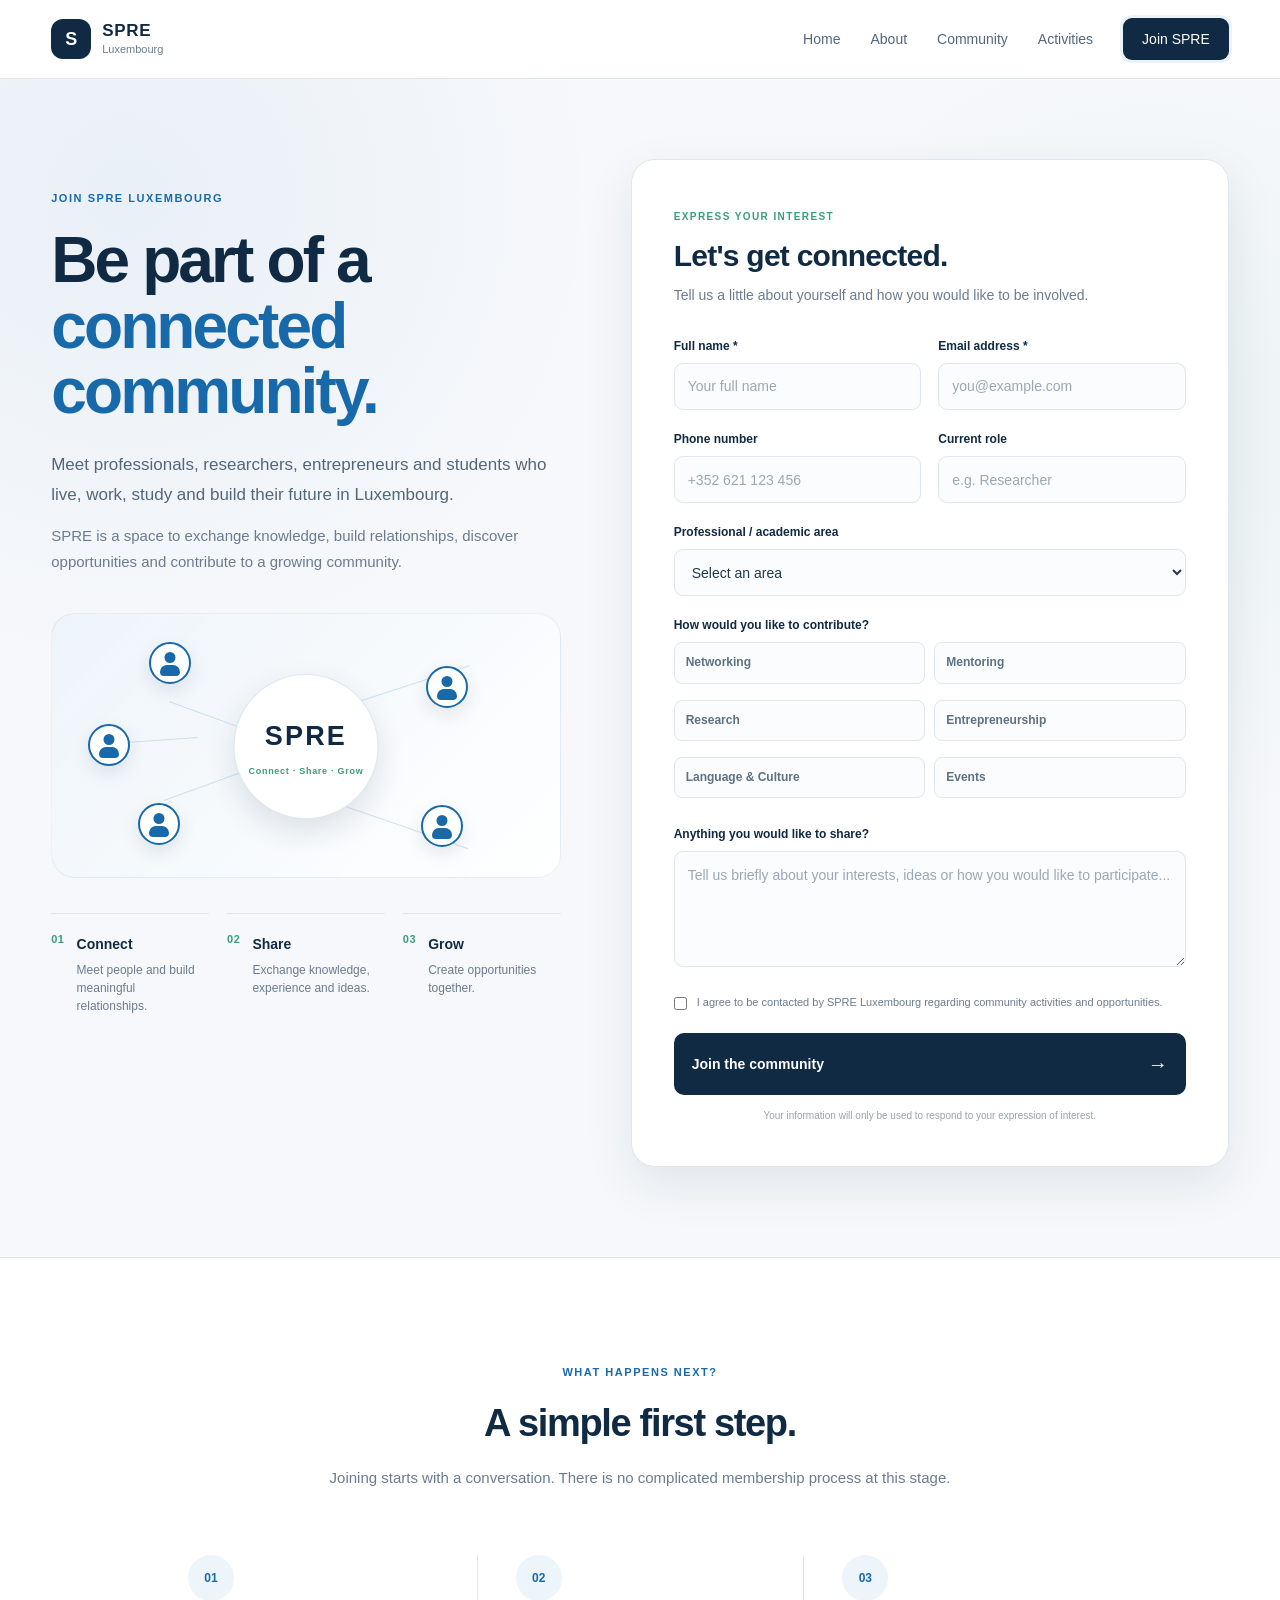
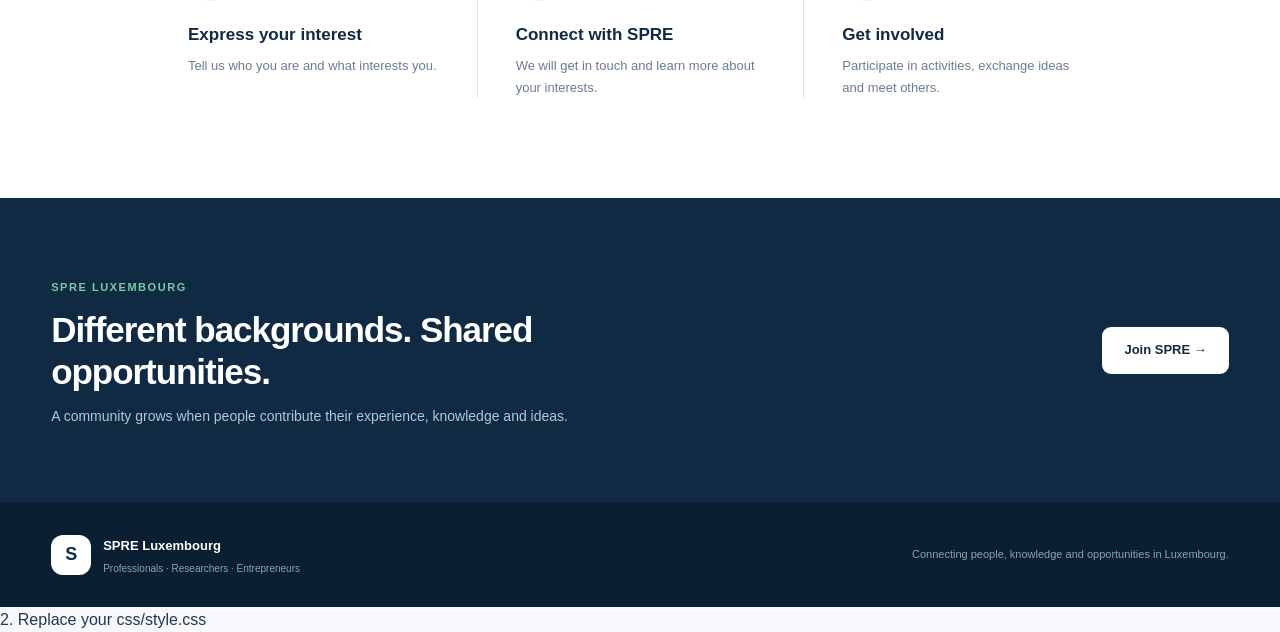
==== commit 2162a607: "Add HTML doctype and structure to join.html Updated the join.html file to include the doctype and in" ====
--- a/join.html
+++ b/join.html
@@ -1,6 +1,4 @@
-<!--
-<!DOCTYPE html> <html lang="en"> <head> <meta charset="UTF-8"> <meta name="viewport" content="width=device-width, initial-scale=1.0"> <title>Join SPRE Luxembourg</title> <meta name="description" content="Express your interest in joining SPRE Luxembourg and connect with professionals, researchers, entrepreneurs and students." > <link rel="stylesheet" href="css/style.css"> <link rel="preconnect" href="https://fonts.googleapis.com"> <link rel="preconnect" href="https://fonts.gstatic.com" crossorigin> <link href="https://fonts.googleapis.com/css2?family=Inter:wght@400;500;600;700;800&display=swap" rel="stylesheet" > </head> <body> <!-- ===================================================== NAVIGATION ===================================================== --> <header class="navbar"> <div class="container nav-inner"> <a href="index.html" class="logo"> <span class="logo-mark">N</span> <span> <strong>SPRE</strong> <small>Luxembourg</small> </span> </a> <nav> <a href="index.html">Home</a> <a href="index.html#about">About</a> <a href="index.html#community">Community</a> <a href="index.html#activities">Activities</a> </nav> <a href="join.html" class="nav-button"> Join SPRE </a> </div> </header> <!-- ===================================================== JOIN HERO ===================================================== --> <section class="join-hero"> <div class="container join-hero-grid"> <div class="join-intro"> <span class="eyebrow"> JOIN SPRE LUXEMBOURG </span> <h1> Let's <span>connect.</span> </h1> <p> SPRE brings together professionals, researchers, entrepreneurs and students who want to connect, share knowledge and create opportunities. </p> <div class="join-values"> <div> <span>🤝</span> <strong>Connect</strong> <small>Meet people</small> </div> <div> <span>💡</span> <strong>Share</strong> <small>Exchange knowledge</small> </div> <div> <span>🚀</span> <strong>Grow</strong> <small>Create opportunities</small> </div> </div> <div class="join-note"> <span>🌍</span> <p> Whether you are already established in Luxembourg, recently arrived, studying, researching or building a business — your perspective can contribute to the community. </p> </div> </div> <!-- ===================================================== WEB3FORMS ===================================================== --> <div class="form-card"> <div class="form-header"> <span class="form-icon">✦</span> <div> <h2>Express your interest</h2> <p> Tell us a little about yourself. </p> </div> </div> <form action="https://api.web3forms.com/submit" method="POST" > <!-- Web3Forms Access Key --> <input type="hidden" name="access_key" value="7deec0be-c383-4bb3-b62f-a010f954d055" > <!-- Subject --> <input type="hidden" name="subject" value="New Expression of Interest — SPRE Luxembourg" > <!-- From name --> <input type="hidden" name="from_name" value="SPRE Luxembourg Website" > <!-- Redirect --> <input type="hidden" name="redirect" value="https://YOUR-GITHUB-USERNAME.github.io/THANK-YOU-PAGE.html" > <!-- ================================================= NAME + EMAIL ================================================== --> <div class="form-row"> <div class="form-group"> <label for="name"> Your name <span>*</span> </label> <input id="name" type="text" name="name" placeholder="Your full name" required > </div> <div class="form-group"> <label for="email"> Email <span>*</span> </label> <input id="email" type="email" name="email" placeholder="you@example.com" required > </div> </div> <!-- ================================================= PHONE + CURRENT ROLE ================================================== --> <div class="form-row"> <div class="form-group"> <label for="phone"> Phone number </label> <input id="phone" type="tel" name="phone" placeholder="+352 123 456 789" autocomplete="tel" > </div> <div class="form-group"> <label for="role"> Current role </label> <input id="role" type="text" name="role" placeholder="e.g. Researcher, Engineer, Student" > </div> </div> <!-- ================================================= PROFESSIONAL AREA ================================================== --> <div class="form-group"> <label for="sector"> Professional area </label> <select id="sector" name="professional_area" > <option value=""> Select an area </option> <option> ICT / Technology </option> <option> Research / Academia </option> <option> Business / Entrepreneurship </option> <option> Finance </option> <option> Engineering </option> <option> Sustainability </option> <option> Public Sector </option> <option> Student </option> <option> Other </option> </select> </div> <!-- ================================================= CONTRIBUTION ================================================== --> <div class="form-group"> <label> How would you like to contribute? </label> <div class="interest-options"> <label class="interest-option"> <input type="checkbox" name="interest[]" value="Networking" > <span>🤝 Networking</span> </label> <label class="interest-option"> <input type="checkbox" name="interest[]" value="Mentoring" > <span>🎓 Mentoring</span> </label> <label class="interest-option"> <input type="checkbox" name="interest[]" value="Research" > <span>🔬 Research</span> </label> <label class="interest-option"> <input type="checkbox" name="interest[]" value="Entrepreneurship" > <span>🚀 Entrepreneurship</span> </label> <label class="interest-option"> <input type="checkbox" name="interest[]" value="Language and Culture" > <span>🌍 Language &amp; Culture</span> </label> <label class="interest-option"> <input type="checkbox" name="interest[]" value="Events" > <span>📅 Events</span> </label> </div> </div> <!-- ================================================= MESSAGE ================================================== --> <div class="form-group"> <label for="message"> Tell us about yourself </label> <textarea id="message" name="message" rows="5" placeholder="A short introduction, your interests, or how you would like to be involved..." ></textarea> </div> <!-- ================================================= CONSENT ================================================== --> <div class="consent"> <label> <input type="checkbox" name="consent" value="I agree to be contacted by SPRE Luxembourg." required > <span> I agree to be contacted by SPRE Luxembourg. </span> </label> </div> <!-- ================================================= SUBMIT ================================================== --> <button type="submit" class="submit-button" > Send Expression of Interest <span>→</span> </button> <p class="form-security"> Your information will only be used to respond to your expression of interest. </p> </form> </div> </div> </section> <!-- ===================================================== SIMPLE COMMUNITY MESSAGE ===================================================== --> <section class="join-bottom"> <div class="container"> <div class="join-bottom-inner"> <div> <span class="eyebrow"> SPRE LUXEMBOURG </span> <h2> Your experience matters. </h2> </div> <div class="join-bottom-points"> <span>Connect</span> <span>Learn</span> <span>Share</span> <span>Grow</span> </div> </div> </div> </section> <!-- ===================================================== FOOTER ===================================================== --> <footer> <div class="container footer-inner"> <div class="footer-brand"> <strong>SPRE</strong> <span>Luxembourg</span> </div> <p> Nepalese Professionals, Researchers &amp; Entrepreneurs in Luxembourg </p> <div class="footer-links"> <a href="index.html"> Home </a> <a href="index.html#about"> About </a> <a href="join.html"> Join Us </a> </div> </div> <div class="container footer-bottom"> <span> © 2026 SPRE Luxembourg </span> <span> Connect · Learn · Share · Grow </span> </div> </footer> </body> </html>
--->
+
 
 <!DOCTYPE html>
 <html lang="en">
--- a/css/style.css
+++ b/css/style.css
@@ -1,7 +1,4 @@
-<!--
-/* ========================================================= SPRE LUXEMBOURG GLOBAL STYLES ========================================================= */ :root { --navy: #071426; --navy-light: #0c1d34; --blue: #5bbcff; --green: #5ee0b7; --white: #ffffff; --text: #dce7f3; --muted: #91a3b8; --border: rgba(255, 255, 255, 0.10); --card: rgba(255, 255, 255, 0.045); --max-width: 1180px; } * { margin: 0; padding: 0; box-sizing: border-box; } html { scroll-behavior: smooth; } body { font-family: "Inter", sans-serif; background: var(--navy); color: var(--text); line-height: 1.6; } a { color: inherit; text-decoration: none; } .container { width: min( calc(100% - 40px), var(--max-width) ); margin: 0 auto; } /* ========================================================= NAVIGATION ========================================================= */ .navbar { position: sticky; top: 0; z-index: 1000; background: rgba(7, 20, 38, 0.86); backdrop-filter: blur(18px); border-bottom: 1px solid var(--border); } .nav-inner { height: 78px; display: flex; align-items: center; justify-content: space-between; } .logo { display: flex; align-items: center; gap: 11px; } .logo-mark { width: 39px; height: 39px; display: grid; place-items: center; border-radius: 11px; background: linear-gradient( 135deg, var(--blue), var(--green) ); color: var(--navy); font-weight: 800; font-size: 1.1rem; } .logo-text { display: flex; flex-direction: column; line-height: 1.05; } .logo-text strong { font-size: 1.05rem; letter-spacing: 0.08em; } .logo-text small { margin-top: 4px; color: var(--muted); font-size: 0.66rem; letter-spacing: 0.08em; } .desktop-nav { display: flex; gap: 34px; } .desktop-nav a { color: var(--muted); font-size: 0.86rem; transition: color 0.25s ease; } .desktop-nav a:hover { color: var(--white); } .nav-button { display: inline-flex; align-items: center; gap: 10px; padding: 11px 18px; border-radius: 9px; background: var(--white); color: var(--navy); font-size: 0.82rem; font-weight: 700; } .nav-button span { transition: transform 0.25s ease; } .nav-button:hover span { transform: translateX(4px); } .mobile-menu-button { display: none; background: none; border: none; color: white; font-size: 1.5rem; cursor: pointer; } .mobile-menu { display: none; } /* ========================================================= GENERAL ========================================================= */ .eyebrow { display: inline-flex; align-items: center; gap: 9px; color: var(--green); font-size: 0.68rem; font-weight: 700; letter-spacing: 0.16em; } .eyebrow-dot { width: 6px; height: 6px; border-radius: 50%; background: var(--green); box-shadow: 0 0 12px rgba(94, 224, 183, 0.8); } .section { padding: 120px 0; } .section-heading { max-width: 720px; margin-bottom: 60px; } .section-heading.centered { margin-left: auto; margin-right: auto; text-align: center; } .section-heading h2 { margin-top: 18px; font-size: clamp( 2.2rem, 5vw, 3.7rem ); line-height: 1.08; letter-spacing: -0.045em; color: var(--white); } .section-heading h2 span { display: block; background: linear-gradient( 90deg, var(--blue), var(--green) ); -webkit-background-clip: text; background-clip: text; color: transparent; } .section-heading p { margin-top: 22px; color: var(--muted); font-size: 1rem; max-width: 650px; } /* ========================================================= HERO ========================================================= */ .hero { position: relative; min-height: calc(100vh - 78px); display: flex; align-items: center; overflow: hidden; background: radial-gradient( circle at 70% 40%, rgba(42, 129, 196, 0.16), transparent 35% ), radial-gradient( circle at 15% 80%, rgba(48, 181, 147, 0.08), transparent 30% ); } .hero-grid { min-height: calc(100vh - 78px); display: grid; grid-template-columns: 0.95fr 1.05fr; align-items: center; gap: 30px; } .hero-content { position: relative; z-index: 5; } .hero h1 { margin-top: 20px; max-width: 650px; font-size: clamp( 3.5rem, 7vw, 6.2rem ); line-height: 0.98; letter-spacing: -0.065em; color: var(--white); } .hero h1 span { color: var(--blue); } .hero h1 strong { display: block; background: linear-gradient( 90deg, var(--blue), var(--green) ); -webkit-background-clip: text; background-clip: text; color: transparent; } .hero-text { max-width: 590px; margin-top: 30px; color: var(--muted); font-size: 1.05rem; } .hero-buttons { display: flex; flex-wrap: wrap; gap: 13px; margin-top: 34px; } .primary-button, .secondary-button, .cta-button { display: inline-flex; align-items: center; justify-content: center; gap: 12px; padding: 14px 20px; border-radius: 10px; font-size: 0.82rem; font-weight: 700; } .primary-button { background: linear-gradient( 100deg, var(--blue), var(--green) ); color: var(--navy); } .primary-button span { transition: transform 0.25s ease; } .primary-button:hover span { transform: translateX(5px); } .secondary-button { border: 1px solid var(--border); color: var(--white); } .secondary-button:hover { background: var(--card); } .hero-meta { display: flex; gap: 34px; margin-top: 55px; } .hero-meta div { display: flex; flex-direction: column; } .hero-meta strong { font-size: 1.5rem; color: var(--white); } .hero-meta span { margin-top: 2px; color: var(--muted); font-size: 0.67rem; } /* ========================================================= CODE-GENERATED NETWORK ========================================================= */ .hero-visual { position: relative; width: 100%; max-width: 570px; height: 560px; margin: auto; } .network-svg { position: absolute; inset: 0; width: 100%; height: 100%; } .network-svg line { stroke: url(#networkGradient); stroke-width: 1.2; stroke-dasharray: 5 9; opacity: 0.45; animation: networkMove 6s linear infinite; } @keyframes networkMove { to { stroke-dashoffset: -70; } } .network-orbit { position: absolute; top: 50%; left: 50%; border: 1px solid rgba(91, 188, 255, 0.12); border-radius: 50%; transform: translate(-50%, -50%); } .orbit-one { width: 280px; height: 280px; } .orbit-two { width: 390px; height: 390px; border-color: rgba(94, 224, 183, 0.08); } .orbit-three { width: 500px; height: 500px; border-color: rgba(91, 188, 255, 0.05); } .network-center { position: absolute; top: 50%; left: 50%; transform: translate(-50%, -50%); width: 165px; height: 165px; border-radius: 50%; display: flex; flex-direction: column; align-items: center; justify-content: center; background: radial-gradient( circle at 35% 30%, rgba(91, 188, 255, 0.20), rgba(8, 25, 45, 0.94) ); border: 1px solid rgba(255,255,255,0.18); box-shadow: 0 0 70px rgba(91,188,255,0.16), inset 0 0 35px rgba(255,255,255,0.035); z-index: 5; } .network-center-title { font-size: 2.1rem; font-weight: 800; letter-spacing: 0.08em; color: var(--white); } .network-center-subtitle { margin-top: 3px; font-size: 0.7rem; letter-spacing: 0.14em; color: var(--muted); } .community-node { position: absolute; z-index: 10; width: 150px; padding: 17px 15px; text-align: center; border-radius: 15px; background: rgba(9, 27, 47, 0.72); border: 1px solid var(--border); backdrop-filter: blur(12px); box-shadow: 0 20px 50px rgba(0,0,0,0.18); transition: transform 0.3s ease, border-color 0.3s ease; } .community-node:hover { transform: translateY(-7px); border-color: rgba(91,188,255,0.4); } .node-icon { display: block; margin-bottom: 7px; font-size: 1.5rem; background: linear-gradient( 135deg, var(--blue), var(--green) ); -webkit-background-clip: text; background-clip: text; color: transparent; } .community-node strong { display: block; font-size: 0.78rem; color: var(--white); } .community-node small { color: var(--muted); font-size: 0.65rem; } .node-one { top: 65px; left: 20px; } .node-two { top: 65px; right: 20px; } .node-three { bottom: 65px; left: 20px; } .node-four { bottom: 65px; right: 20px; } .hero-bottom-glow { position: absolute; bottom: -300px; left: 50%; transform: translateX(-50%); width: 800px; height: 500px; border-radius: 50%; background: radial-gradient( circle, rgba(91,188,255,0.09), transparent 70% ); } /* ========================================================= ABOUT ========================================================= */ .about-section { background: #09182b; border-top: 1px solid var(--border); } .about-grid { display: grid; grid-template-columns: 1.3fr 1fr 1fr; gap: 18px; } .about-card { min-height: 300px; padding: 34px; position: relative; overflow: hidden; border: 1px solid var(--border); border-radius: 18px; background: linear-gradient( 145deg, rgba(255,255,255,0.055), rgba(255,255,255,0.02) ); } .about-card::after { content: ""; position: absolute; width: 150px; height: 150px; right: -70px; bottom: -70px; border-radius: 50%; background: radial-gradient( circle, rgba(91,188,255,0.13), transparent 70% ); } .card-number { color: var(--muted); font-size: 0.7rem; letter-spacing: 0.1em; } .card-icon { margin-top: 45px; font-size: 2.2rem; color: var(--green); } .about-card h3 { margin-top: 22px; font-size: 1.25rem; color: var(--white); } .about-card p { margin-top: 10px; color: var(--muted); font-size: 0.85rem; } /* ========================================================= COMMUNITY ========================================================= */ .community-section { background: var(--navy); } .community-grid { display: grid; grid-template-columns: repeat(4, 1fr); gap: 16px; } .community-card { min-height: 330px; padding: 28px; border: 1px solid var(--border); border-radius: 18px; background: var(--card); transition: transform 0.3s ease, border-color 0.3s ease; } .community-card:hover { transform: translateY(-7px); border-color: rgba(91,188,255,0.35); } .community-card-top { display: flex; align-items: center; justify-content: space-between; } .big-icon { font-size: 2rem; color: var(--blue); } .community-index { color: var(--muted); font-size: 0.7rem; } .community-card h3 { margin-top: 60px; color: var(--white); font-size: 1.2rem; } .community-card p { margin-top: 13px; color: var(--muted); font-size: 0.83rem; } .community-link { display: inline-block; margin-top: 30px; color: var(--green); font-size: 0.73rem; font-weight: 700; } /* ========================================================= ACTIVITIES ========================================================= */ .activities-section { background: #09182b; } .activities-layout { display: grid; grid-template-columns: 0.8fr 1.2fr; gap: 100px; } .activities-intro h2 { margin-top: 18px; font-size: clamp( 2.2rem, 5vw, 3.7rem ); line-height: 1.08; letter-spacing: -0.05em; color: var(--white); } .activities-intro h2 span { display: block; color: var(--blue); } .activities-intro p { margin-top: 22px; color: var(--muted); } .activities-intro .primary-button { margin-top: 32px; } .activity-item { display: grid; grid-template-columns: 60px 1fr 30px; align-items: start; gap: 20px; padding: 27px 0; border-top: 1px solid var(--border); } .activity-item:last-child { border-bottom: 1px solid var(--border); } .activity-number { color: var(--green); font-size: 0.72rem; font-weight: 700; } .activity-item h3 { color: var(--white); font-size: 1.05rem; } .activity-item p { margin-top: 7px; color: var(--muted); font-size: 0.82rem; } .activity-arrow { color: var(--blue); font-size: 1.1rem; } /* ========================================================= VISION ========================================================= */ .vision-section { padding: 100px 0; background: var(--navy); } .vision-box { padding: 65px; display: flex; align-items: center; justify-content: space-between; gap: 60px; border: 1px solid var(--border); border-radius: 24px; background: radial-gradient( circle at 80% 20%, rgba(91,188,255,0.12), transparent 35% ), rgba(255,255,255,0.025); } .vision-content { max-width: 700px; } .vision-content h2 { margin-top: 18px; font-size: clamp( 2rem, 4vw, 3.4rem ); line-height: 1.08; letter-spacing: -0.05em; color: var(--white); } .vision-content h2 span { display: block; color: var(--green); } .vision-content p { margin-top: 20px; color: var(--muted); } .vision-values { display: flex; flex-direction: column; gap: 14px; } .vision-values span { padding: 10px 17px; border: 1px solid var(--border); border-radius: 30px; color: var(--white); font-size: 0.75rem; text-align: center; } /* ========================================================= CTA ========================================================= */ .cta-section { padding: 100px 0; background: linear-gradient( 120deg, #0a2038, #092c31 ); } .cta-box { display: flex; align-items: center; justify-content: space-between; gap: 40px; } .cta-box h2 { margin-top: 15px; font-size: clamp( 2.2rem, 5vw, 3.7rem ); line-height: 1.05; color: var(--white); } .cta-box p { max-width: 650px; margin-top: 15px; color: var(--muted); } .cta-button { flex-shrink: 0; background: var(--white); color: var(--navy); } .cta-button span { transition: transform 0.25s ease; } .cta-button:hover span { transform: translateX(5px); } /* ========================================================= FOOTER ========================================================= */ footer { padding: 60px 0 25px; background: #050f1d; border-top: 1px solid var(--border); } .footer-inner { display: flex; align-items: flex-start; justify-content: space-between; gap: 50px; } .footer-brand p { max-width: 330px; margin-top: 18px; color: var(--muted); font-size: 0.75rem; } .footer-links { display: flex; gap: 25px; } .footer-links a { color: var(--muted); font-size: 0.75rem; } .footer-links a:hover { color: var(--white); } .footer-bottom { display: flex; justify-content: space-between; margin-top: 55px; padding-top: 20px; border-top: 1px solid var(--border); color: #64768c; font-size: 0.65rem; } /* ========================================================= MOBILE ========================================================= */ @media (max-width: 950px) { .desktop-nav, .nav-button { display: none; } .mobile-menu-button { display: block; } .mobile-menu { padding: 20px; border-top: 1px solid var(--border); background: var(--navy); } .mobile-menu.open { display: flex; flex-direction: column; gap: 18px; } .mobile-menu a { color: var(--muted); font-size: 0.9rem; } .hero-grid { grid-template-columns: 1fr; padding-top: 70px; padding-bottom: 80px; } .hero-visual { height: 470px; } .about-grid { grid-template-columns: 1fr 1fr; } .about-card-large { grid-column: span 2; } .community-grid { grid-template-columns: 1fr 1fr; } .activities-layout { grid-template-columns: 1fr; gap: 60px; } .vision-box { flex-direction: column; align-items: flex-start; } } @media (max-width: 600px) { .container { width: min( calc(100% - 28px), var(--max-width) ); } .section { padding: 80px 0; } .hero { min-height: auto; } .hero-grid { min-height: auto; } .hero h1 { font-size: 3.4rem; } .hero-text { font-size: 0.92rem; } .hero-meta { gap: 20px; } .hero-visual { height: 410px; transform: scale(0.9); transform-origin: center; } .network-center { width: 135px; height: 135px; } .network-center-title { font-size: 1.7rem; } .community-node { width: 125px; padding: 13px 9px; } .node-one, .node-three { left: 0; } .node-two, .node-four { right: 0; } .node-one, .node-two { top: 40px; } .node-three, .node-four { bottom: 40px; } .about-grid, .community-grid { grid-template-columns: 1fr; } .about-card-large { grid-column: auto; } .about-card { min-height: 260px; } .activity-item { grid-template-columns: 40px 1fr; } .activity-arrow { display: none; } .vision-box { padding: 35px 25px; } .vision-values { width: 100%; display: grid; grid-template-columns: 1fr 1fr; } .cta-box { flex-direction: column; align-items: flex-start; } .footer-inner { flex-direction: column; } .footer-links { flex-wrap: wrap; } .footer-bottom { flex-direction: column; gap: 10px; } }
-/* ========================================================= SCROLL REVEAL ========================================================= */ .reveal { opacity: 0; transform: translateY(20px); transition: opacity 0.7s ease, transform 0.7s ease; } .reveal.visible { opacity: 1; transform: translateY(0); }
--->
+
 
 /* =========================================================
    SPRE LUXEMBOURG — JOIN PAGE
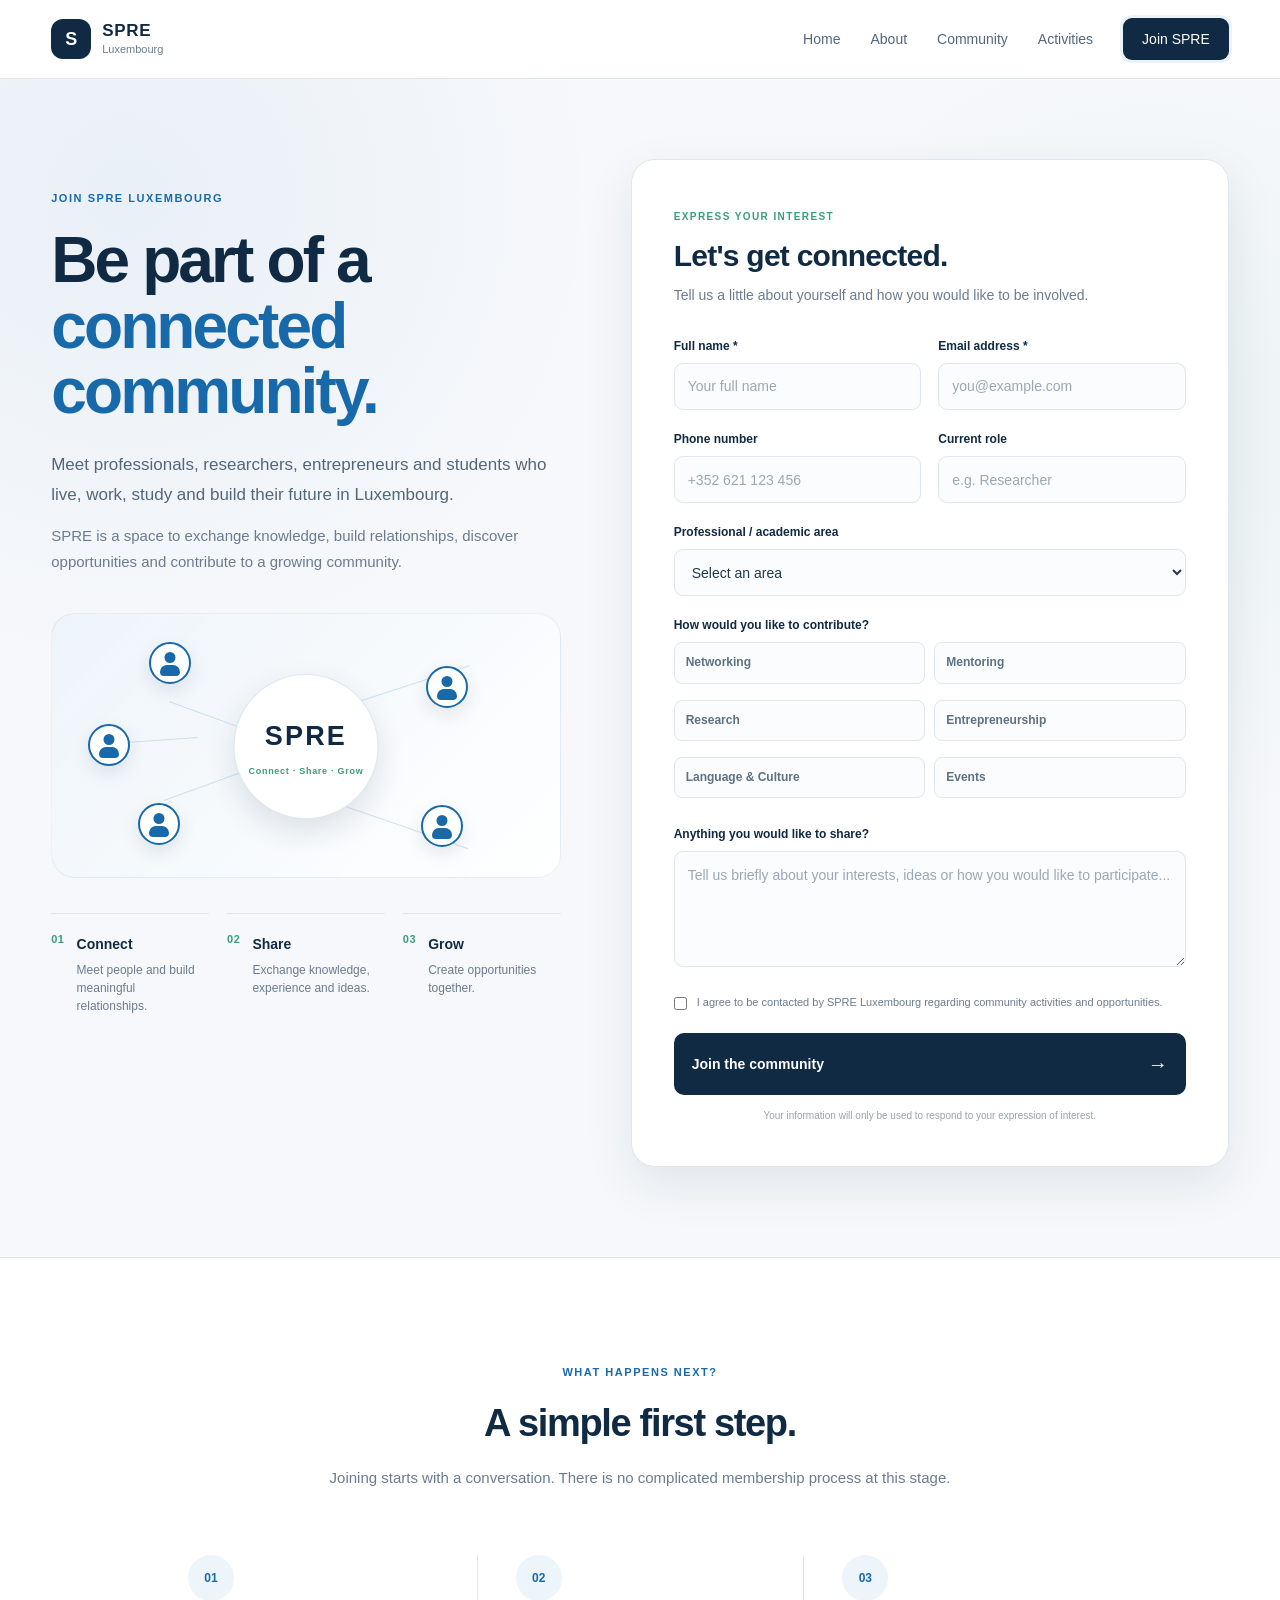
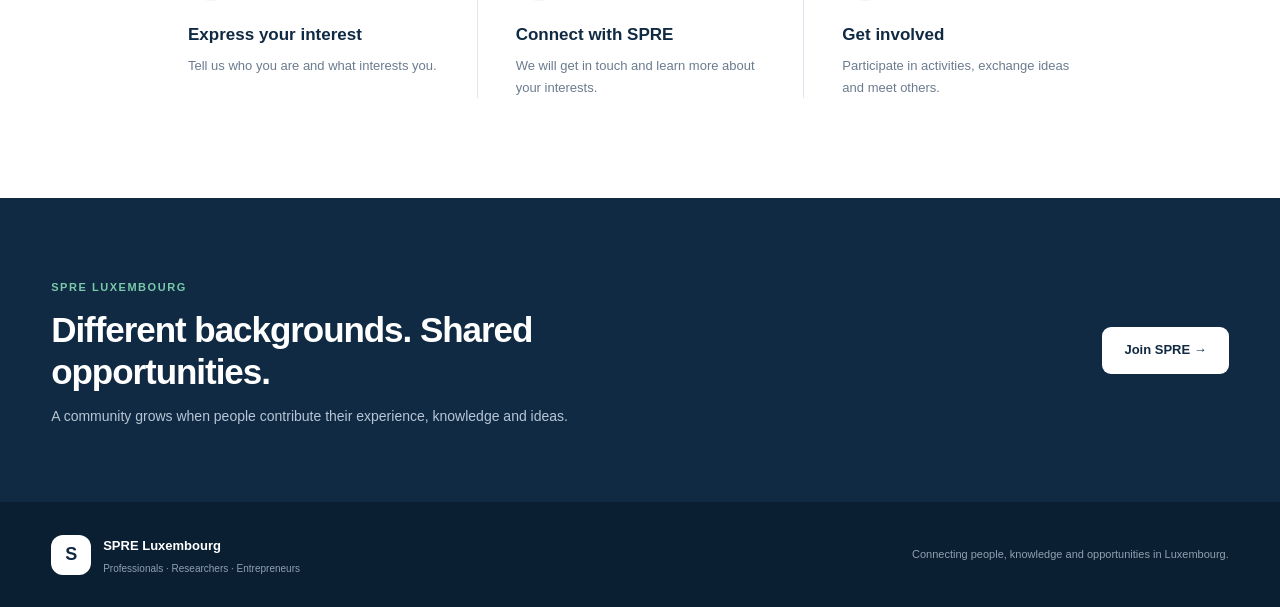
==== commit 35e32445: "Update join.html" ====
--- a/join.html
+++ b/join.html
@@ -589,4 +589,4 @@
 
 </body>
 </html>
-2. Replace your css/style.css
+
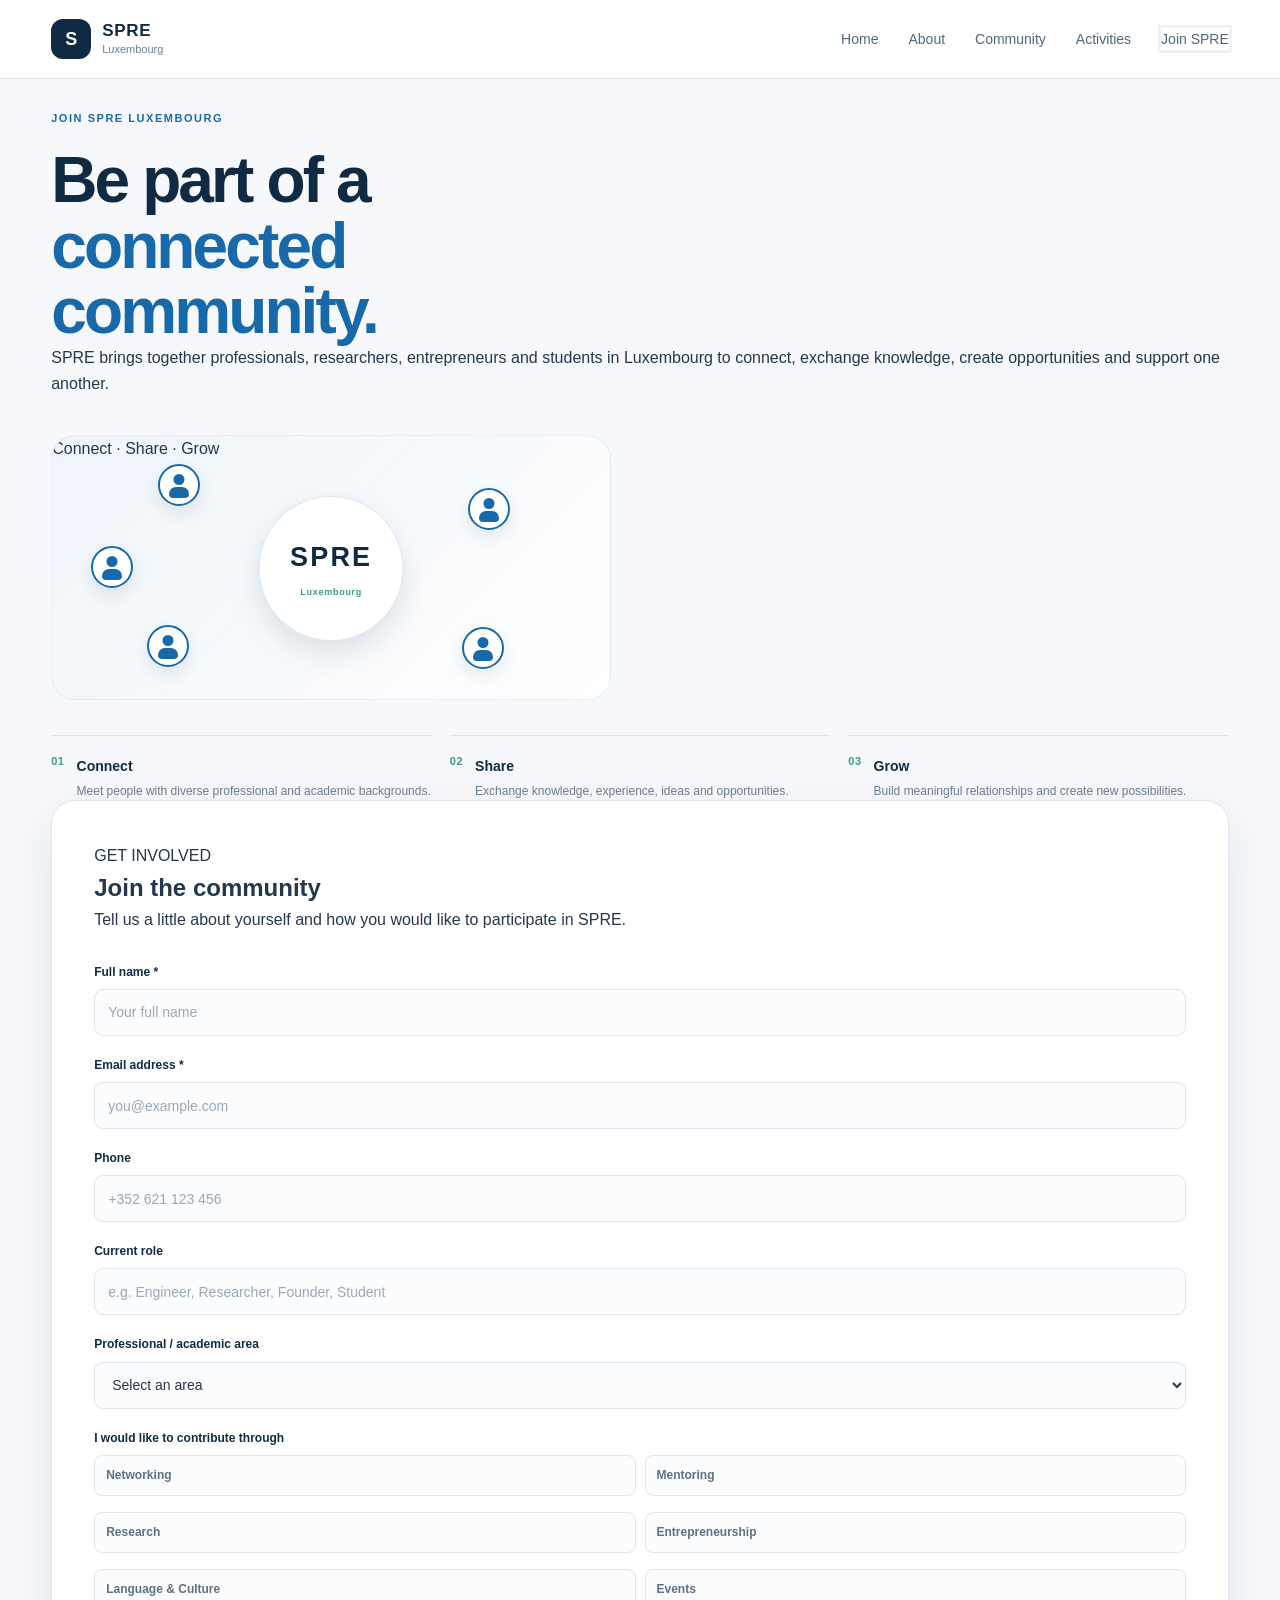
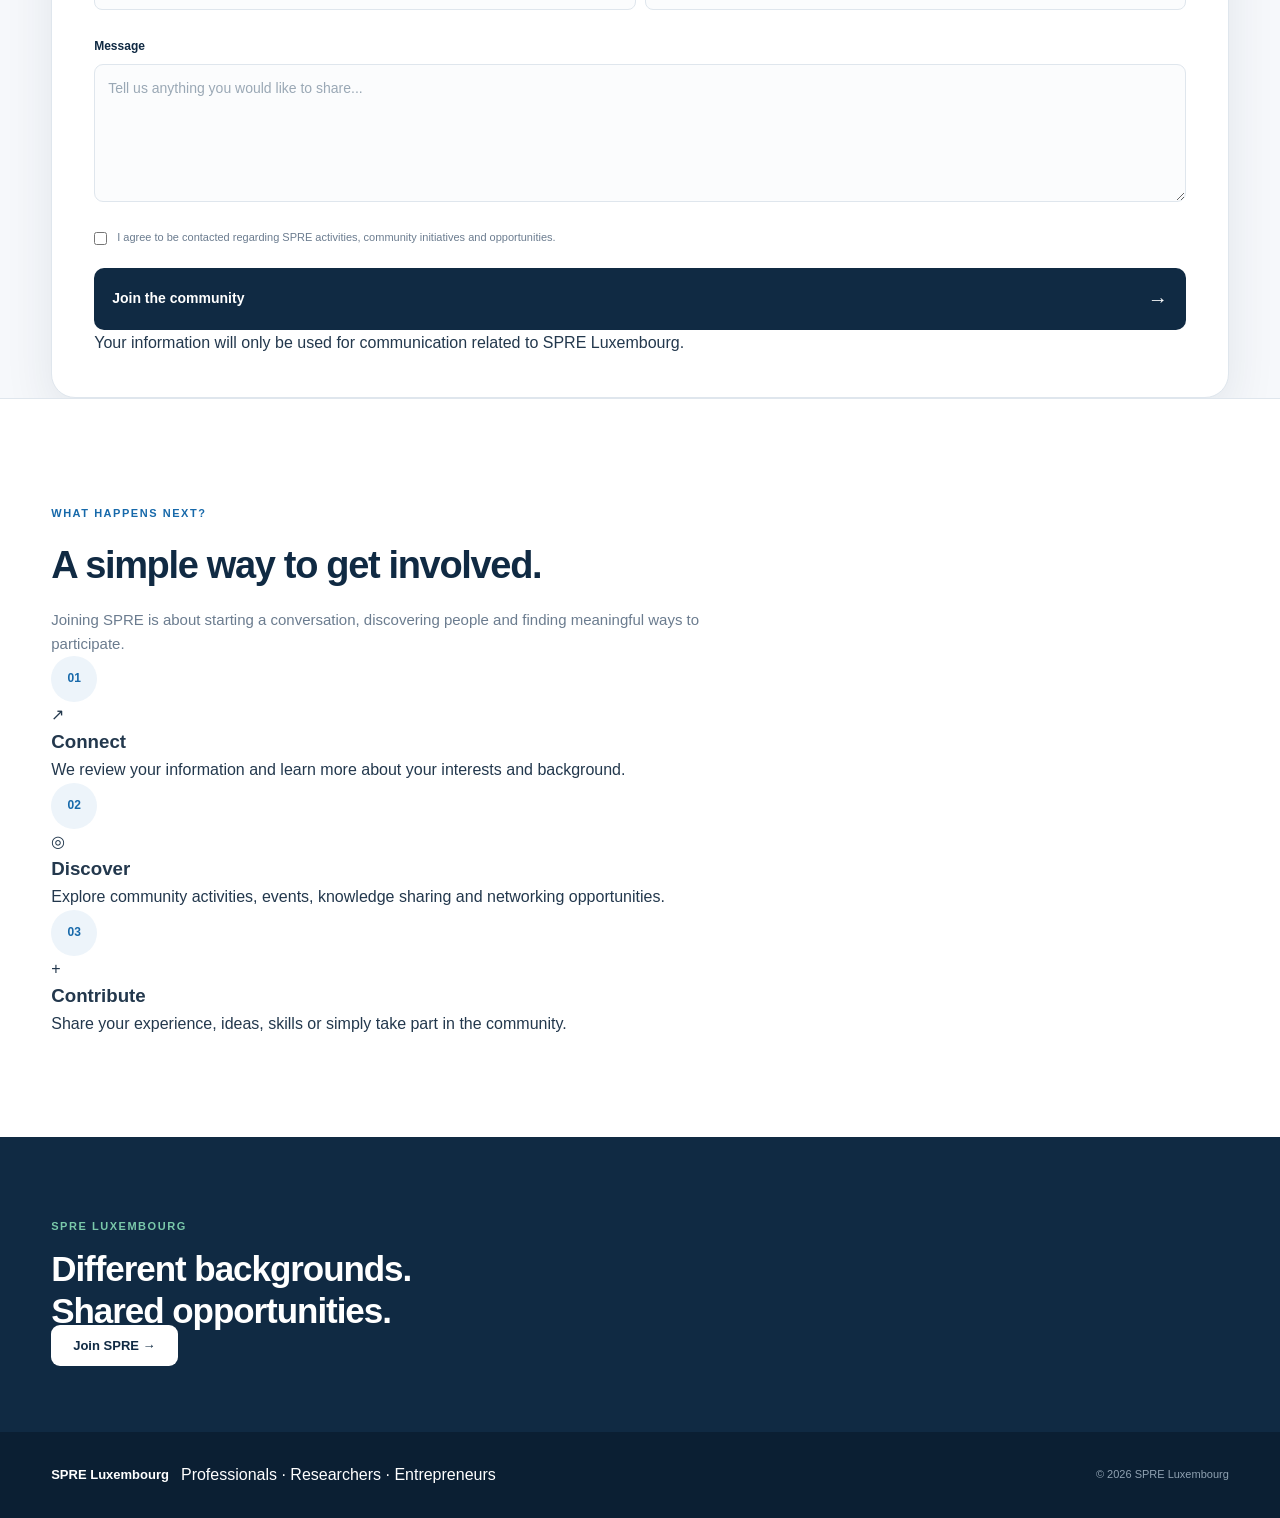
==== commit 39afee38: "Update join.html" ====
--- a/join.html
+++ b/join.html
@@ -1,592 +1,538 @@
-
-
 <!DOCTYPE html>
-<html lang="en">
-<head>
-  <meta charset="UTF-8">
-  <meta name="viewport" content="width=device-width, initial-scale=1.0">
-
-  <title>Join SPRE Luxembourg</title>
-
-  <meta
-    name="description"
-    content="Join SPRE Luxembourg and connect with professionals, researchers, entrepreneurs and students."
-  >
-
-  <link rel="stylesheet" href="css/style.css">
-</head>
+
+<html lang="en"> <head> <meta charset="UTF-8"> <meta name="viewport" content="width=device-width, initial-scale=1.0">
+
+<title>Join SPRE Luxembourg</title> <meta name="description" content="Join SPRE Luxembourg — a community connecting professionals, researchers, entrepreneurs and students." >
+
+<link rel="stylesheet" href="css/style.css"> </head>
 
 <body>
 
-  <!-- ================= HEADER ================= -->
-
-  <header class="site-header">
-    <div class="container nav-container">
-
-      <a href="index.html" class="logo">
-        <span class="logo-mark">S</span>
-        <span class="logo-text">
+<!-- ========================= HEADER ========================== -->
+
+<header class="site-header"> <div class="container nav-container">
+
+  <a href="index.html" class="logo">
+    <span class="logo-mark">S</span>
+    <span class="logo-text">
+      <strong>SPRE</strong>
+      <small>Luxembourg</small>
+    </span>
+  </a>
+
+  <nav class="main-nav">
+    <a href="index.html">Home</a>
+    <a href="about.html">About</a>
+    <a href="community.html">Community</a>
+    <a href="activities.html">Activities</a>
+    <a href="join.html" class="active">Join SPRE</a>
+  </nav>
+
+</div>
+
+</header>
+
+<!-- ========================= MAIN ========================== -->
+
+<main>
+
+<!-- HERO / JOIN SECTION -->
+<section class="join-section">
+
+  <div class="container join-layout">
+
+    <!-- LEFT SIDE -->
+    <div class="join-intro">
+
+      <span class="eyebrow">JOIN SPRE LUXEMBOURG</span>
+
+      <h1>
+        Be part of a
+        <span>connected community.</span>
+      </h1>
+
+      <p class="intro-text">
+        SPRE brings together professionals, researchers,
+        entrepreneurs and students in Luxembourg to connect,
+        exchange knowledge, create opportunities and support
+        one another.
+      </p>
+
+
+      <!-- COMMUNITY VISUAL -->
+      <div class="community-visual">
+
+        <!-- Connecting lines -->
+        <div class="connection connection-1"></div>
+        <div class="connection connection-2"></div>
+        <div class="connection connection-3"></div>
+        <div class="connection connection-4"></div>
+        <div class="connection connection-5"></div>
+
+        <!-- Central SPRE -->
+        <div class="community-center">
           <strong>SPRE</strong>
           <small>Luxembourg</small>
+        </div>
+
+        <!-- People -->
+        <div class="person person-1">
+          <span></span>
+        </div>
+
+        <div class="person person-2">
+          <span></span>
+        </div>
+
+        <div class="person person-3">
+          <span></span>
+        </div>
+
+        <div class="person person-4">
+          <span></span>
+        </div>
+
+        <div class="person person-5">
+          <span></span>
+        </div>
+
+        <!-- Tagline outside the circle -->
+        <div class="community-tagline">
+          Connect · Share · Grow
+        </div>
+
+      </div>
+
+
+      <!-- VALUES -->
+      <div class="join-values">
+
+        <div class="value-item">
+          <span class="value-number">01</span>
+          <div>
+            <strong>Connect</strong>
+            <p>Meet people with diverse professional and academic backgrounds.</p>
+          </div>
+        </div>
+
+        <div class="value-item">
+          <span class="value-number">02</span>
+          <div>
+            <strong>Share</strong>
+            <p>Exchange knowledge, experience, ideas and opportunities.</p>
+          </div>
+        </div>
+
+        <div class="value-item">
+          <span class="value-number">03</span>
+          <div>
+            <strong>Grow</strong>
+            <p>Build meaningful relationships and create new possibilities.</p>
+          </div>
+        </div>
+
+      </div>
+
+    </div>
+
+
+    <!-- RIGHT SIDE: FORM -->
+    <div class="join-form-wrapper">
+
+      <div class="form-card">
+
+        <div class="form-heading">
+          <span class="form-label">GET INVOLVED</span>
+
+          <h2>
+            Join the community
+          </h2>
+
+          <p>
+            Tell us a little about yourself and how you would
+            like to participate in SPRE.
+          </p>
+        </div>
+
+
+        <!-- WEB3FORMS -->
+        <form
+          action="https://api.web3forms.com/submit"
+          method="POST"
+          class="join-form"
+        >
+
+          <!-- IMPORTANT:
+               KEEP YOUR REAL WEB3FORMS ACCESS KEY HERE -->
+          <input
+            type="hidden"
+            name="access_key"
+            value="7deec0be-c383-4bb3-b62f-a010f954d055"
+          >
+
+          <input
+            type="hidden"
+            name="subject"
+            value="New SPRE Luxembourg Membership Interest"
+          >
+
+          <input
+            type="hidden"
+            name="from_name"
+            value="SPRE Luxembourg Website"
+          >
+
+          <!-- IMPORTANT:
+               KEEP YOUR REAL REDIRECT URL HERE -->
+          <input
+            type="hidden"
+            name="redirect"
+            value="https://YOUR-GITHUB-USERNAME.github.io/THANK-YOU-PAGE.html"
+          >
+
+
+          <!-- NAME -->
+          <div class="form-group">
+            <label for="name">
+              Full name <span>*</span>
+            </label>
+
+            <input
+              type="text"
+              id="name"
+              name="name"
+              placeholder="Your full name"
+              required
+            >
+          </div>
+
+
+          <!-- EMAIL -->
+          <div class="form-group">
+            <label for="email">
+              Email address <span>*</span>
+            </label>
+
+            <input
+              type="email"
+              id="email"
+              name="email"
+              placeholder="you@example.com"
+              required
+            >
+          </div>
+
+
+          <!-- PHONE -->
+          <div class="form-group">
+            <label for="phone">
+              Phone
+            </label>
+
+            <input
+              type="tel"
+              id="phone"
+              name="phone"
+              placeholder="+352 621 123 456"
+            >
+          </div>
+
+
+          <!-- CURRENT ROLE -->
+          <div class="form-group">
+            <label for="role">
+              Current role
+            </label>
+
+            <input
+              type="text"
+              id="role"
+              name="role"
+              placeholder="e.g. Engineer, Researcher, Founder, Student"
+            >
+          </div>
+
+
+          <!-- AREA -->
+          <div class="form-group">
+            <label for="area">
+              Professional / academic area
+            </label>
+
+            <select id="area" name="area">
+              <option value="">Select an area</option>
+              <option value="ICT & Technology">ICT & Technology</option>
+              <option value="Engineering">Engineering</option>
+              <option value="Research & Academia">Research & Academia</option>
+              <option value="Business & Entrepreneurship">Business & Entrepreneurship</option>
+              <option value="Finance">Finance</option>
+              <option value="Sustainability">Sustainability</option>
+              <option value="Public Sector">Public Sector</option>
+              <option value="Healthcare">Healthcare</option>
+              <option value="Education">Education</option>
+              <option value="Other">Other</option>
+            </select>
+          </div>
+
+
+          <!-- CONTRIBUTION -->
+          <div class="form-group">
+
+            <label>
+              I would like to contribute through
+            </label>
+
+            <div class="contribution-grid">
+
+              <label class="contribution-option">
+                <input
+                  type="checkbox"
+                  name="contribution[]"
+                  value="Networking"
+                >
+                <span>Networking</span>
+              </label>
+
+              <label class="contribution-option">
+                <input
+                  type="checkbox"
+                  name="contribution[]"
+                  value="Mentoring"
+                >
+                <span>Mentoring</span>
+              </label>
+
+              <label class="contribution-option">
+                <input
+                  type="checkbox"
+                  name="contribution[]"
+                  value="Research"
+                >
+                <span>Research</span>
+              </label>
+
+              <label class="contribution-option">
+                <input
+                  type="checkbox"
+                  name="contribution[]"
+                  value="Entrepreneurship"
+                >
+                <span>Entrepreneurship</span>
+              </label>
+
+              <label class="contribution-option">
+                <input
+                  type="checkbox"
+                  name="contribution[]"
+                  value="Language & Culture"
+                >
+                <span>Language & Culture</span>
+              </label>
+
+              <label class="contribution-option">
+                <input
+                  type="checkbox"
+                  name="contribution[]"
+                  value="Events"
+                >
+                <span>Events</span>
+              </label>
+
+            </div>
+
+          </div>
+
+
+          <!-- MESSAGE -->
+          <div class="form-group">
+
+            <label for="message">
+              Message
+            </label>
+
+            <textarea
+              id="message"
+              name="message"
+              rows="5"
+              placeholder="Tell us anything you would like to share..."
+            ></textarea>
+
+          </div>
+
+
+          <!-- CONSENT -->
+          <label class="consent">
+
+            <input
+              type="checkbox"
+              name="consent"
+              value="I agree to be contacted by SPRE Luxembourg"
+              required
+            >
+
+            <span>
+              I agree to be contacted regarding SPRE activities,
+              community initiatives and opportunities.
+            </span>
+
+          </label>
+
+
+          <!-- BUTTON -->
+          <button type="submit" class="submit-button">
+            <span>Join the community</span>
+            <span class="button-arrow">→</span>
+          </button>
+
+
+          <p class="privacy-note">
+            Your information will only be used for communication
+            related to SPRE Luxembourg.
+          </p>
+
+        </form>
+
+      </div>
+
+    </div>
+
+  </div>
+
+</section>
+
+
+<!-- =========================
+     WHAT HAPPENS NEXT
+========================== -->
+<section class="next-section">
+
+  <div class="container">
+
+    <div class="section-heading">
+
+      <span class="eyebrow">WHAT HAPPENS NEXT?</span>
+
+      <h2>
+        A simple way to get involved.
+      </h2>
+
+      <p>
+        Joining SPRE is about starting a conversation,
+        discovering people and finding meaningful ways
+        to participate.
+      </p>
+
+    </div>
+
+
+    <div class="steps-grid">
+
+      <div class="step-card">
+
+        <span class="step-number">01</span>
+
+        <div class="step-icon">↗</div>
+
+        <h3>Connect</h3>
+
+        <p>
+          We review your information and learn more about
+          your interests and background.
+        </p>
+
+      </div>
+
+
+      <div class="step-card">
+
+        <span class="step-number">02</span>
+
+        <div class="step-icon">◎</div>
+
+        <h3>Discover</h3>
+
+        <p>
+          Explore community activities, events, knowledge
+          sharing and networking opportunities.
+        </p>
+
+      </div>
+
+
+      <div class="step-card">
+
+        <span class="step-number">03</span>
+
+        <div class="step-icon">+</div>
+
+        <h3>Contribute</h3>
+
+        <p>
+          Share your experience, ideas, skills or simply
+          take part in the community.
+        </p>
+
+      </div>
+
+    </div>
+
+  </div>
+
+</section>
+
+
+<!-- =========================
+     CTA
+========================== -->
+<section class="join-cta">
+
+  <div class="container">
+
+    <div class="cta-content">
+
+      <div>
+        <span class="eyebrow light">
+          SPRE LUXEMBOURG
         </span>
+
+        <h2>
+          Different backgrounds.<br>
+          Shared opportunities.
+        </h2>
+      </div>
+
+      <a href="#top" class="cta-button">
+        Join SPRE
+        <span>→</span>
       </a>
 
-      <nav class="main-nav">
-        <a href="index.html">Home</a>
-        <a href="index.html#about">About</a>
-        <a href="index.html#community">Community</a>
-        <a href="index.html#activities">Activities</a>
-        <a href="join.html" class="nav-join active">Join SPRE</a>
-      </nav>
-
     </div>
-  </header>
-
-
-  <!-- ================= HERO ================= -->
-
-  <main>
-
-    <section class="join-hero">
-
-      <div class="container join-hero-grid">
-
-        <!-- LEFT -->
-
-        <div class="join-intro">
-
-          <span class="eyebrow">JOIN SPRE LUXEMBOURG</span>
-
-          <h1>
-            Be part of a
-            <span>connected community.</span>
-          </h1>
-
-          <p class="hero-description">
-            Meet professionals, researchers, entrepreneurs and students
-            who live, work, study and build their future in Luxembourg.
-          </p>
-
-          <p class="hero-description secondary">
-            SPRE is a space to exchange knowledge, build relationships,
-            discover opportunities and contribute to a growing community.
-          </p>
-
-
-          <!-- COMMUNITY VISUAL -->
-
-          <div class="community-visual">
-
-            <div class="visual-line line-1"></div>
-            <div class="visual-line line-2"></div>
-            <div class="visual-line line-3"></div>
-            <div class="visual-line line-4"></div>
-            <div class="visual-line line-5"></div>
-
-            <div class="person person-1">
-              <span></span>
-            </div>
-
-            <div class="person person-2">
-              <span></span>
-            </div>
-
-            <div class="person person-3">
-              <span></span>
-            </div>
-
-            <div class="person person-4">
-              <span></span>
-            </div>
-
-            <div class="person person-5">
-              <span></span>
-            </div>
-
-            <div class="community-center">
-              <strong>SPRE</strong>
-              <small>Connect · Share · Grow</small>
-            </div>
-
-          </div>
-
-
-          <!-- VALUES -->
-
-          <div class="join-values">
-
-            <div class="value-item">
-              <span class="value-number">01</span>
-              <div>
-                <strong>Connect</strong>
-                <p>Meet people and build meaningful relationships.</p>
-              </div>
-            </div>
-
-            <div class="value-item">
-              <span class="value-number">02</span>
-              <div>
-                <strong>Share</strong>
-                <p>Exchange knowledge, experience and ideas.</p>
-              </div>
-            </div>
-
-            <div class="value-item">
-              <span class="value-number">03</span>
-              <div>
-                <strong>Grow</strong>
-                <p>Create opportunities together.</p>
-              </div>
-            </div>
-
-          </div>
-
-        </div>
-
-
-        <!-- RIGHT: FORM -->
-
-        <div class="join-form-wrapper">
-
-          <div class="form-header">
-
-            <span class="form-step">EXPRESS YOUR INTEREST</span>
-
-            <h2>Let's get connected.</h2>
-
-            <p>
-              Tell us a little about yourself and how you would
-              like to be involved.
-            </p>
-
-          </div>
-
-
-          <!-- WEB3FORMS -->
-
-          <form
-            action="https://api.web3forms.com/submit"
-            method="POST"
-            class="join-form"
-          >
-
-            <!-- Web3Forms -->
-
-            <input
-              type="hidden"
-              name="access_key"
-              value="7deec0be-c383-4bb3-b62f-a010f954d055"
-            >
-
-            <input
-              type="hidden"
-              name="subject"
-              value="New Expression of Interest — SPRE Luxembourg"
-            >
-
-            <input
-              type="hidden"
-              name="from_name"
-              value="SPRE Luxembourg Website"
-            >
-
-            <input
-              type="hidden"
-              name="redirect"
-              value="https://YOUR-GITHUB-USERNAME.github.io/THANK-YOU-PAGE.html"
-            >
-
-
-            <!-- NAME / EMAIL -->
-
-            <div class="form-row">
-
-              <div class="form-group">
-                <label for="name">Full name *</label>
-
-                <input
-                  id="name"
-                  type="text"
-                  name="name"
-                  placeholder="Your full name"
-                  autocomplete="name"
-                  required
-                >
-              </div>
-
-
-              <div class="form-group">
-                <label for="email">Email address *</label>
-
-                <input
-                  id="email"
-                  type="email"
-                  name="email"
-                  placeholder="you@example.com"
-                  autocomplete="email"
-                  required
-                >
-              </div>
-
-            </div>
-
-
-            <!-- PHONE / ROLE -->
-
-            <div class="form-row">
-
-              <div class="form-group">
-                <label for="phone">Phone number</label>
-
-                <input
-                  id="phone"
-                  type="tel"
-                  name="phone"
-                  placeholder="+352 621 123 456"
-                  autocomplete="tel"
-                >
-              </div>
-
-
-              <div class="form-group">
-                <label for="role">Current role</label>
-
-                <input
-                  id="role"
-                  type="text"
-                  name="current_role"
-                  placeholder="e.g. Researcher"
-                >
-              </div>
-
-            </div>
-
-
-            <!-- PROFESSIONAL AREA -->
-
-            <div class="form-group">
-
-              <label for="area">Professional / academic area</label>
-
-              <select id="area" name="professional_area">
-
-                <option value="" selected>
-                  Select an area
-                </option>
-
-                <option value="ICT / Technology">
-                  ICT / Technology
-                </option>
-
-                <option value="Research / Academia">
-                  Research / Academia
-                </option>
-
-                <option value="Business / Entrepreneurship">
-                  Business / Entrepreneurship
-                </option>
-
-                <option value="Finance">
-                  Finance
-                </option>
-
-                <option value="Engineering">
-                  Engineering
-                </option>
-
-                <option value="Sustainability">
-                  Sustainability
-                </option>
-
-                <option value="Public Sector">
-                  Public Sector
-                </option>
-
-                <option value="Student">
-                  Student
-                </option>
-
-                <option value="Other">
-                  Other
-                </option>
-
-              </select>
-
-            </div>
-
-
-            <!-- CONTRIBUTION -->
-
-            <div class="form-group">
-
-              <label>
-                How would you like to contribute?
-              </label>
-
-              <div class="contribution-grid">
-
-                <label class="contribution-option">
-                  <input
-                    type="checkbox"
-                    name="contribution[]"
-                    value="Networking"
-                  >
-                  <span>Networking</span>
-                </label>
-
-                <label class="contribution-option">
-                  <input
-                    type="checkbox"
-                    name="contribution[]"
-                    value="Mentoring"
-                  >
-                  <span>Mentoring</span>
-                </label>
-
-                <label class="contribution-option">
-                  <input
-                    type="checkbox"
-                    name="contribution[]"
-                    value="Research"
-                  >
-                  <span>Research</span>
-                </label>
-
-                <label class="contribution-option">
-                  <input
-                    type="checkbox"
-                    name="contribution[]"
-                    value="Entrepreneurship"
-                  >
-                  <span>Entrepreneurship</span>
-                </label>
-
-                <label class="contribution-option">
-                  <input
-                    type="checkbox"
-                    name="contribution[]"
-                    value="Language and Culture"
-                  >
-                  <span>Language & Culture</span>
-                </label>
-
-                <label class="contribution-option">
-                  <input
-                    type="checkbox"
-                    name="contribution[]"
-                    value="Events"
-                  >
-                  <span>Events</span>
-                </label>
-
-              </div>
-
-            </div>
-
-
-            <!-- MESSAGE -->
-
-            <div class="form-group">
-
-              <label for="message">
-                Anything you would like to share?
-              </label>
-
-              <textarea
-                id="message"
-                name="message"
-                rows="4"
-                placeholder="Tell us briefly about your interests, ideas or how you would like to participate..."
-              ></textarea>
-
-            </div>
-
-
-            <!-- CONSENT -->
-
-            <label class="consent">
-
-              <input
-                type="checkbox"
-                name="consent"
-                value="I agree to be contacted by SPRE Luxembourg"
-                required
-              >
-
-              <span>
-                I agree to be contacted by SPRE Luxembourg regarding
-                community activities and opportunities.
-              </span>
-
-            </label>
-
-
-            <!-- BUTTON -->
-
-            <button type="submit" class="submit-button">
-
-              <span>Join the community</span>
-
-              <span class="button-arrow">→</span>
-
-            </button>
-
-
-            <p class="form-note">
-              Your information will only be used to respond to your
-              expression of interest.
-            </p>
-
-          </form>
-
-        </div>
-
-      </div>
-
-    </section>
-
-
-    <!-- ================= WHAT HAPPENS NEXT ================= -->
-
-    <section class="next-section">
-
-      <div class="container">
-
-        <div class="section-heading centered">
-
-          <span class="eyebrow">WHAT HAPPENS NEXT?</span>
-
-          <h2>
-            A simple first step.
-          </h2>
-
-          <p>
-            Joining starts with a conversation. There is no complicated
-            membership process at this stage.
-          </p>
-
-        </div>
-
-
-        <div class="steps">
-
-          <div class="step">
-
-            <div class="step-number">01</div>
-
-            <div class="step-content">
-
-              <h3>Express your interest</h3>
-
-              <p>
-                Tell us who you are and what interests you.
-              </p>
-
-            </div>
-
-          </div>
-
-
-          <div class="step">
-
-            <div class="step-number">02</div>
-
-            <div class="step-content">
-
-              <h3>Connect with SPRE</h3>
-
-              <p>
-                We will get in touch and learn more about your interests.
-              </p>
-
-            </div>
-
-          </div>
-
-
-          <div class="step">
-
-            <div class="step-number">03</div>
-
-            <div class="step-content">
-
-              <h3>Get involved</h3>
-
-              <p>
-                Participate in activities, exchange ideas and meet others.
-              </p>
-
-            </div>
-
-          </div>
-
-        </div>
-
-      </div>
-
-    </section>
-
-
-    <!-- ================= CTA ================= -->
-
-    <section class="join-cta">
-
-      <div class="container cta-inner">
-
-        <div>
-
-          <span class="eyebrow">SPRE LUXEMBOURG</span>
-
-          <h2>
-            Different backgrounds.
-            Shared opportunities.
-          </h2>
-
-          <p>
-            A community grows when people contribute their experience,
-            knowledge and ideas.
-          </p>
-
-        </div>
-
-        <a href="#top" class="cta-button">
-          Join SPRE →
-        </a>
-
-      </div>
-
-    </section>
-
-  </main>
-
-
-  <!-- ================= FOOTER ================= -->
-
-  <footer class="site-footer">
-
-    <div class="container footer-inner">
-
-      <div class="footer-brand">
-
-        <span class="logo-mark">S</span>
-
-        <div>
-          <strong>SPRE Luxembourg</strong>
-          <p>
-            Professionals · Researchers · Entrepreneurs
-          </p>
-        </div>
-
-      </div>
-
-      <p class="footer-copy">
-        Connecting people, knowledge and opportunities in Luxembourg.
-      </p>
-
-    </div>
-
-  </footer>
-
-</body>
-</html>
-
+
+  </div>
+
+</section>
+
+</main>
+
+<!-- ========================= FOOTER ========================== -->
+
+<footer class="site-footer">
+
+<div class="container footer-inner">
+
+  <div class="footer-brand">
+    <strong>SPRE Luxembourg</strong>
+    <span>
+      Professionals · Researchers · Entrepreneurs
+    </span>
+  </div>
+
+  <div class="footer-copy">
+    © 2026 SPRE Luxembourg
+  </div>
+
+</div>
+
+</footer>
+
+</body> </html>
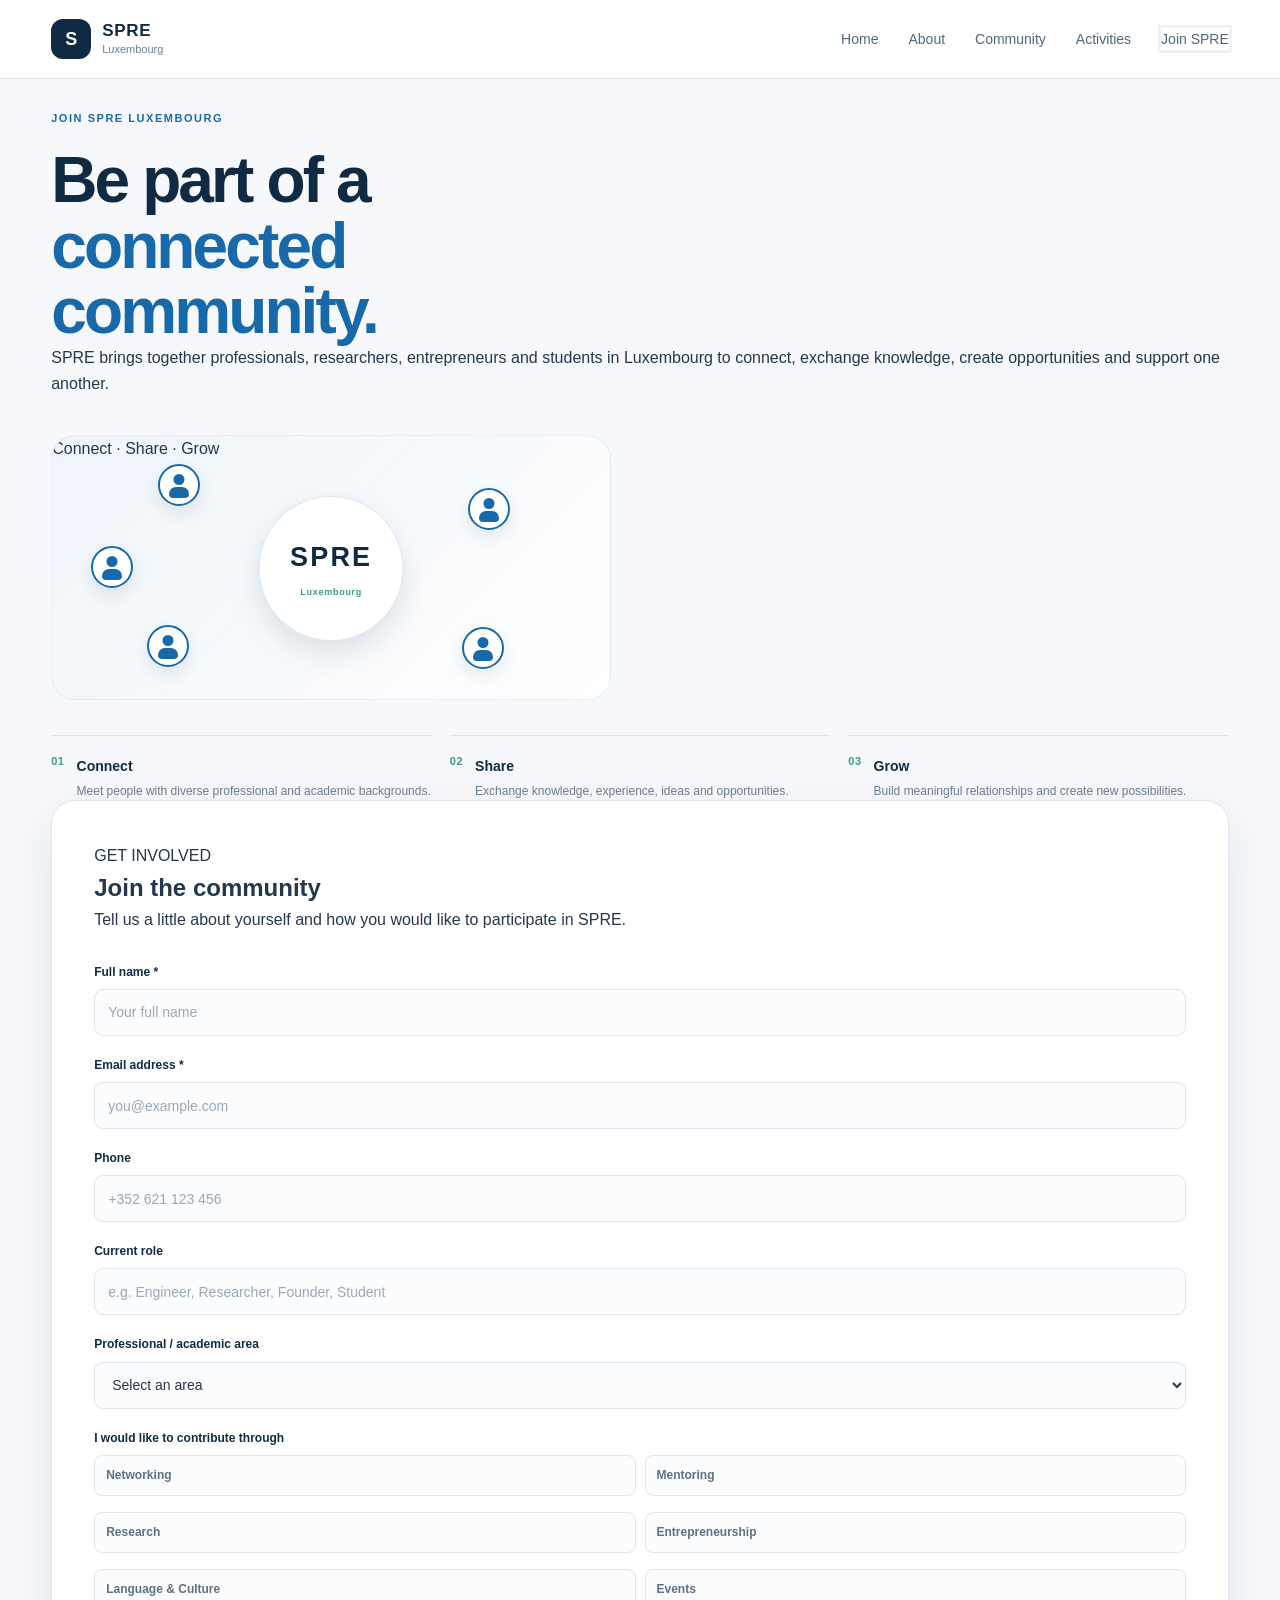
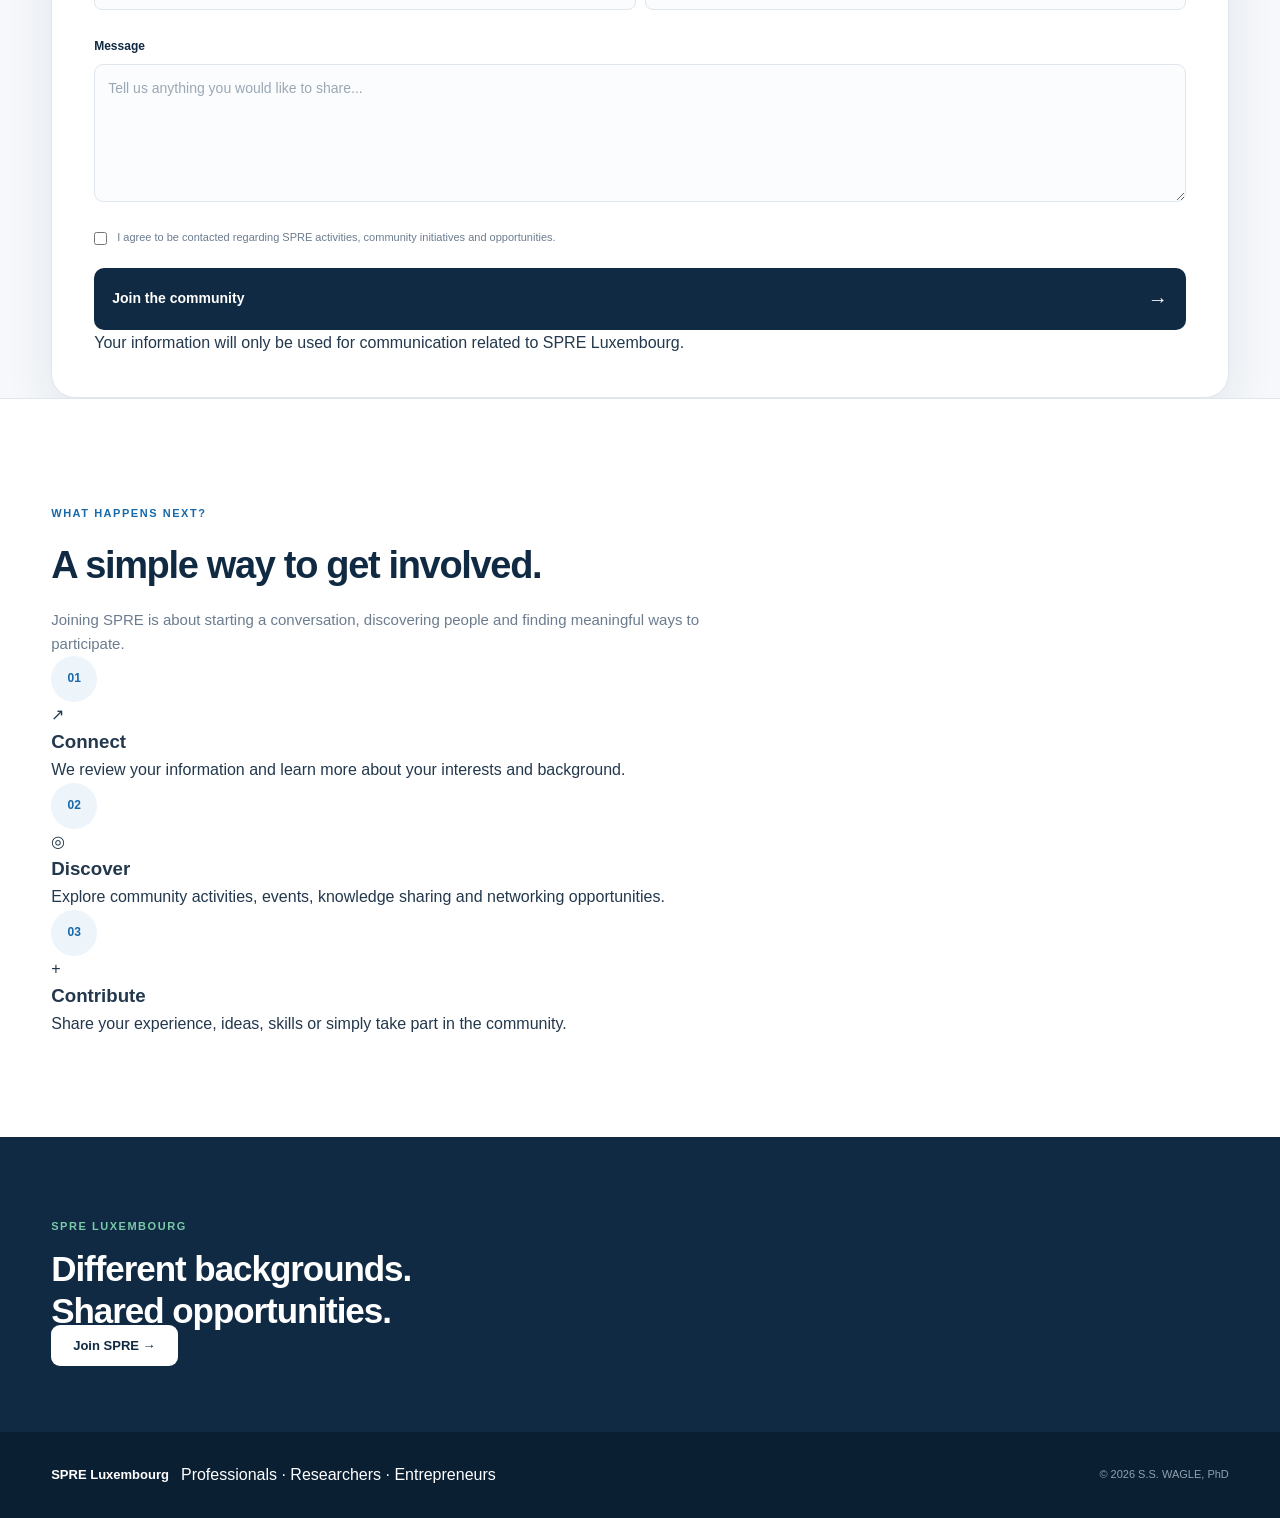
==== commit e5dd6dc1: "Update footer copyright name to S.S. WAGLE, PhD" ====
--- a/join.html
+++ b/join.html
@@ -528,7 +528,7 @@
   </div>
 
   <div class="footer-copy">
-    © 2026 SPRE Luxembourg
+    © 2026 S.S. WAGLE, PhD
   </div>
 
 </div>
--- a/css/style.css
+++ b/css/style.css
@@ -1,5 +1,3 @@
-
-
 /* =========================================================
    SPRE LUXEMBOURG — JOIN PAGE
    Clean European / Professional Community Design
@@ -1185,3 +1183,4 @@
   }
 
 }
+<a href="activities.html" class="active"> Activities & Events </a>
